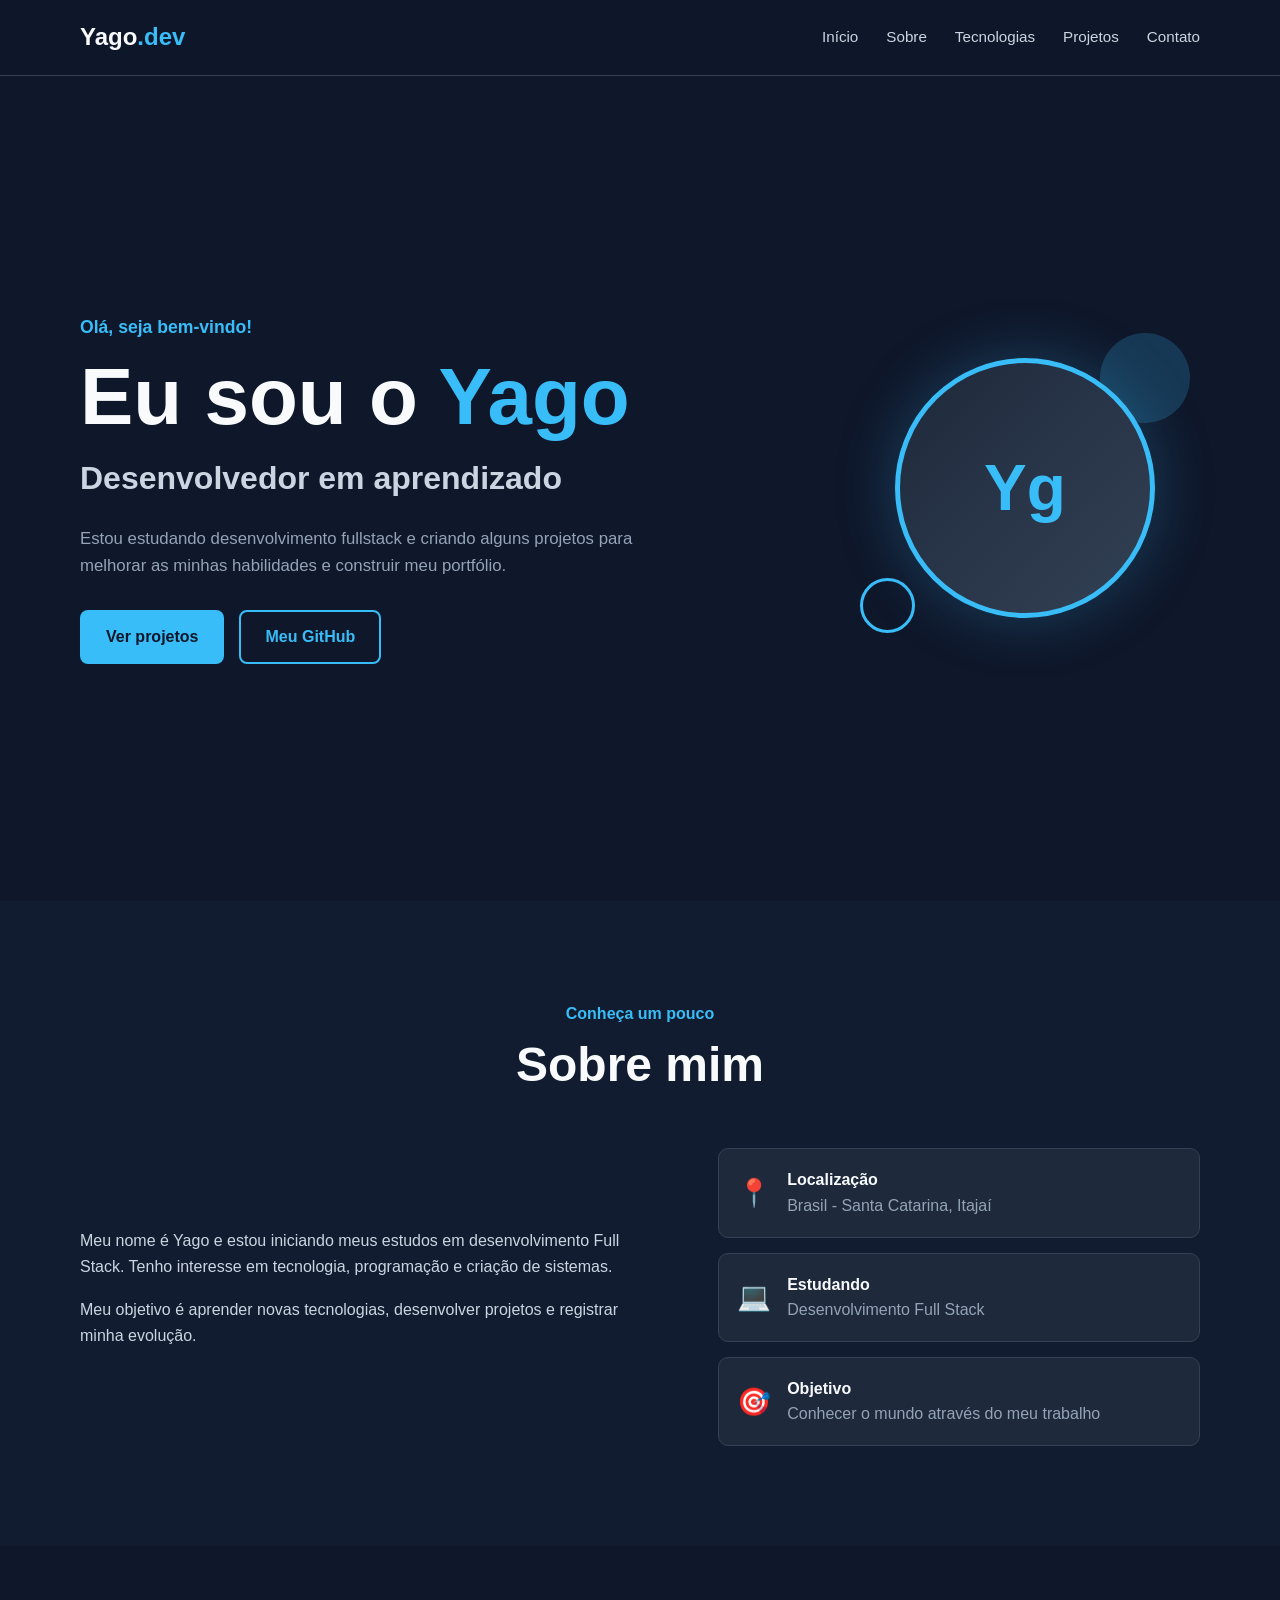
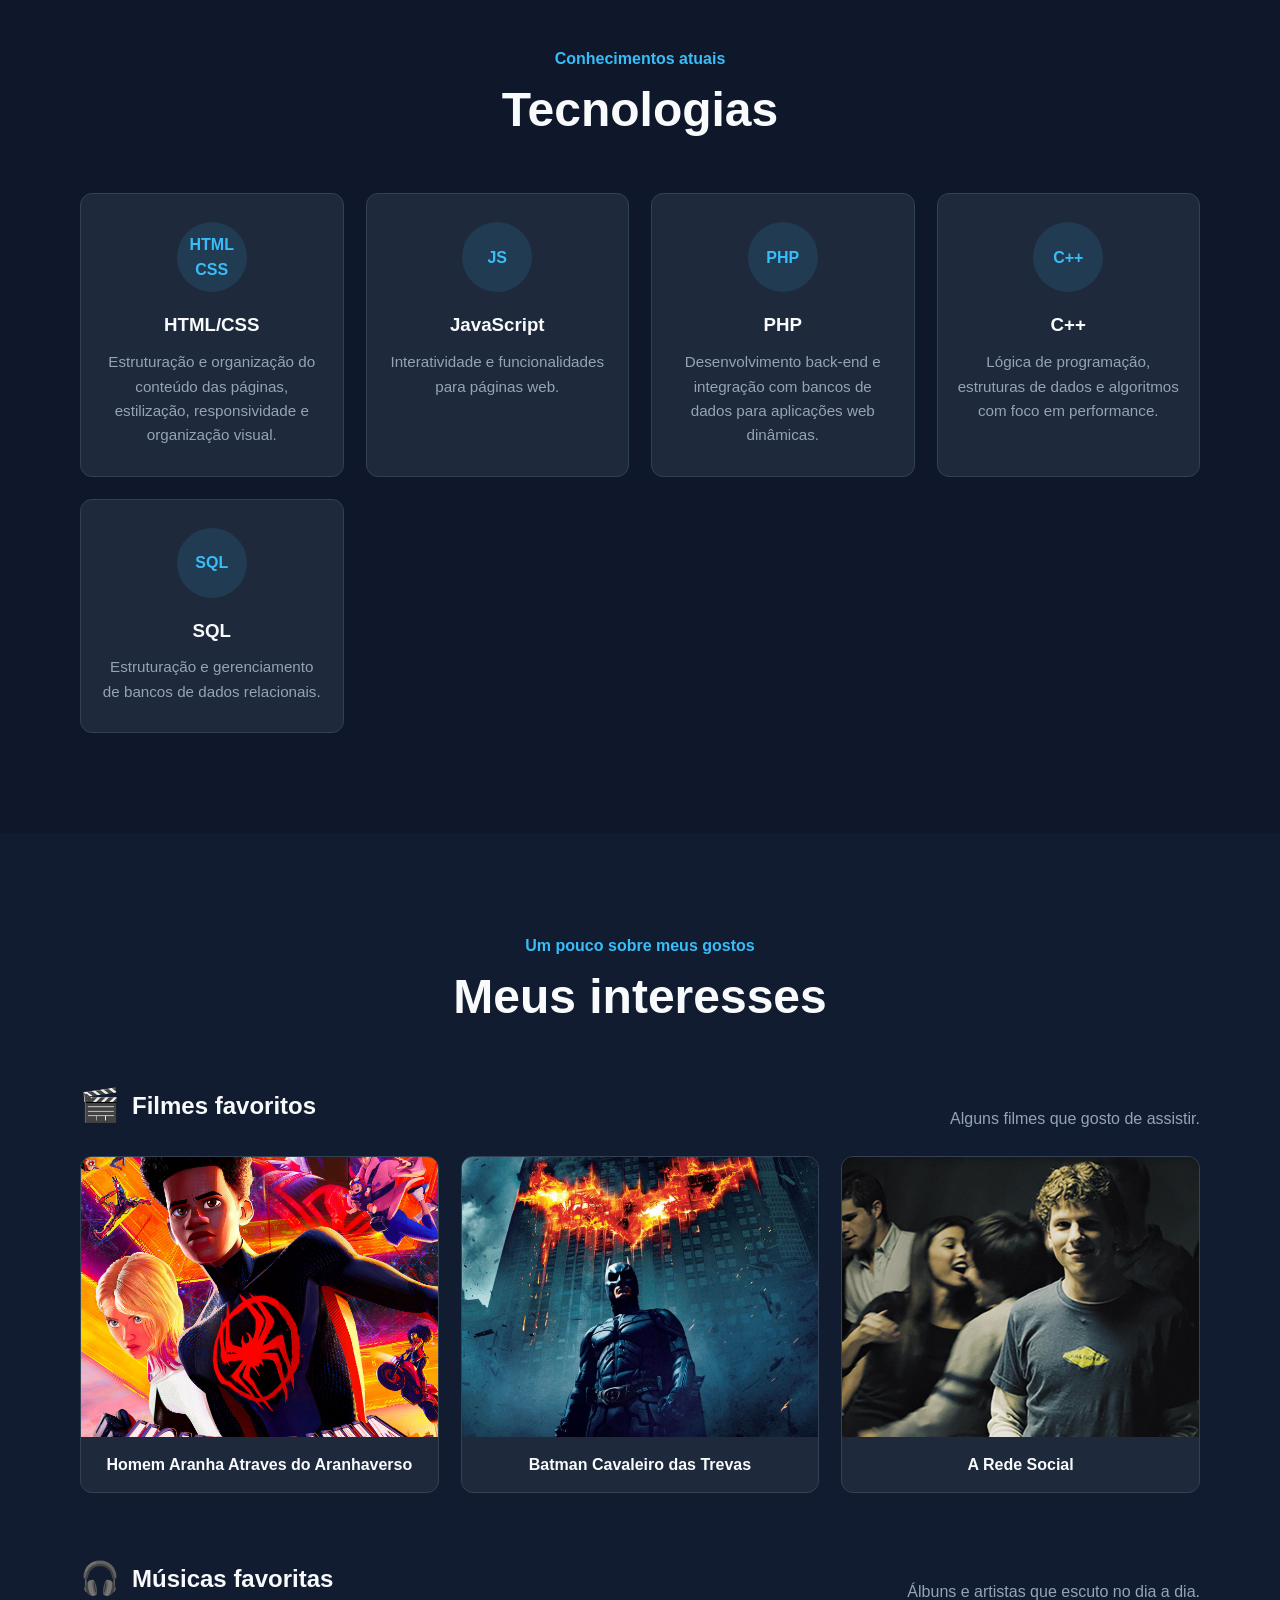
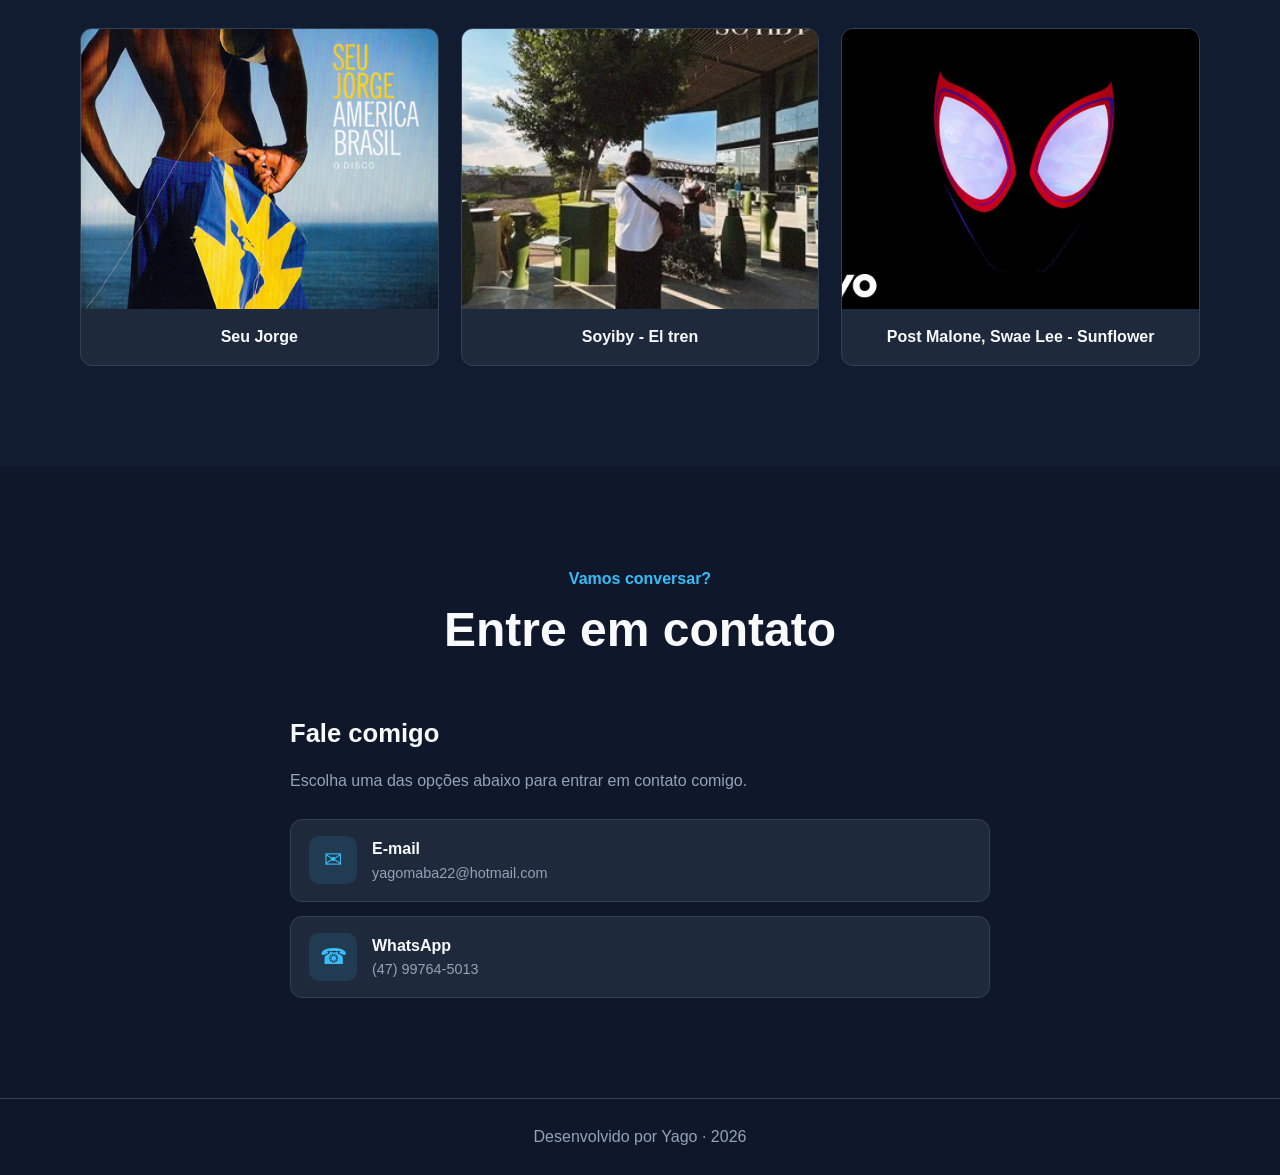
==== index.html @ 05b3e2c9 "Add files via upload" ====
<!DOCTYPE html>
<html lang="pt-BR">

<head>
    <meta charset="UTF-8">
    <meta name="viewport" content="width=device-width, initial-scale=1.0">
    <meta name="description" content="Portfólio pessoal de Yago, desenvolvedor em aprendizado.">
    <title>Yago.dev | Portfólio</title>
    <style>
        * {
            margin: 0;
            padding: 0;
            box-sizing: border-box;
        }

        html {
            scroll-behavior: smooth;
            scroll-padding-top: 75px;
        }

        body {
            background-color: #0f172a;
            color: #f8fafc;
            font-family: Arial, Helvetica, sans-serif;
            line-height: 1.6;
        }

        a {
            color: inherit;
            text-decoration: none;
        }

        button,
        input,
        textarea {
            font-family: inherit;
        }

        .container {
            width: min(1120px, 90%);
            margin: 0 auto;
        }

        .cabecalho {
            position: sticky;
            top: 0;
            z-index: 100;
            background-color: rgba(15, 23, 42, 0.95);
            border-bottom: 1px solid #334155;
            backdrop-filter: blur(10px);
        }

        .cabecalho-conteudo {
            min-height: 75px;
            display: flex;
            align-items: center;
            justify-content: space-between;
        }

        .logo {
            color: #f8fafc;
            font-size: 1.5rem;
            font-weight: bold;
        }

        .logo span {
            color: #38bdf8;
        }

        .menu {
            display: flex;
            align-items: center;
            gap: 28px;
        }

        .menu a {
            color: #cbd5e1;
            font-size: 0.95rem;
            transition: color 0.3s;
        }

        .menu a:hover {
            color: #38bdf8;
        }

        .botao-menu {
            display: none;
            border: none;
            background: transparent;
            color: #f8fafc;
            font-size: 1.8rem;
            cursor: pointer;
        }

        .inicio {
            min-height: calc(100vh - 75px);
            display: flex;
            align-items: center;
            padding: 80px 0;
        }

        .inicio-conteudo {
            display: flex;
            justify-content: space-between;
            align-items: center;
            gap: 80px;
        }

        .inicio-texto {
            max-width: 620px;
        }

        .saudacao {
            color: #38bdf8;
            font-size: 1.1rem;
            font-weight: bold;
            margin-bottom: 12px;
        }

        .inicio h1 {
            font-size: clamp(2.7rem, 7vw, 5rem);
            line-height: 1.1;
            margin-bottom: 12px;
        }

        .inicio h1 span {
            color: #38bdf8;
        }

        .inicio h2 {
            color: #cbd5e1;
            font-size: clamp(1.3rem, 3vw, 2rem);
            margin-bottom: 22px;
        }

        .descricao {
            color: #94a3b8;
            max-width: 580px;
            font-size: 1.05rem;
        }

        .botoes {
            display: flex;
            flex-wrap: wrap;
            gap: 15px;
            margin-top: 30px;
        }

        .botao {
            display: inline-flex;
            align-items: center;
            justify-content: center;
            min-height: 48px;
            padding: 12px 24px;
            border: 2px solid transparent;
            border-radius: 8px;
            font-weight: bold;
            cursor: pointer;
            transition: 0.3s;
        }

        .botao-principal {
            background-color: #38bdf8;
            color: #0f172a;
        }

        .botao-principal:hover {
            background-color: #7dd3fc;
            transform: translateY(-3px);
        }

        .botao-secundario {
            color: #38bdf8;
            border-color: #38bdf8;
        }

        .botao-secundario:hover {
            background-color: #38bdf8;
            color: #0f172a;
        }

        .inicio-imagem {
            position: relative;
            display: flex;
            align-items: center;
            justify-content: center;
            min-width: 350px;
            min-height: 350px;
        }

        .avatar {
            position: relative;
            z-index: 2;
            width: 260px;
            height: 260px;
            display: flex;
            align-items: center;
            justify-content: center;
            border: 5px solid #38bdf8;
            border-radius: 50%;
            background: linear-gradient(135deg, #1e293b, #334155);
            box-shadow: 0 0 60px rgba(56, 189, 248, 0.25);
        }

        .avatar span {
            color: #38bdf8;
            font-size: 4rem;
            font-weight: bold;
        }

        .detalhe {
            position: absolute;
            border-radius: 50%;
        }

        .detalhe-um {
            width: 90px;
            height: 90px;
            top: 20px;
            right: 10px;
            background-color: rgba(56, 189, 248, 0.2);
        }

        .detalhe-dois {
            width: 55px;
            height: 55px;
            bottom: 30px;
            left: 10px;
            border: 3px solid #38bdf8;
        }

        .secao {
            padding: 100px 0;
        }

        .titulo-secao {
            margin-bottom: 45px;
            text-align: center;
        }

        .titulo-secao p {
            color: #38bdf8;
            font-weight: bold;
        }

        .titulo-secao h2 {
            font-size: clamp(2rem, 5vw, 3rem);
        }

        .sobre,
        .projetos {
            background-color: #111c30;
        }

        .sobre-conteudo {
            display: grid;
            grid-template-columns: 1.2fr 1fr;
            align-items: center;
            gap: 60px;
        }

        .sobre-texto p {
            color: #cbd5e1;
            margin-bottom: 18px;
        }

        .informacoes {
            display: grid;
            gap: 15px;
        }

        .informacao {
            display: flex;
            align-items: center;
            gap: 16px;
            padding: 18px;
            border: 1px solid #334155;
            border-radius: 10px;
            background-color: #1e293b;
        }

        .informacao span {
            font-size: 1.7rem;
        }

        .informacao p {
            color: #94a3b8;
        }

        .lista-tecnologias {
            display: grid;
            grid-template-columns: repeat(4, 1fr);
            gap: 22px;
        }

        .card-tecnologia {
            padding: 28px 20px;
            border: 1px solid #334155;
            border-radius: 12px;
            background-color: #1e293b;
            text-align: center;
            transition: 0.3s;
        }

        .card-tecnologia:hover {
            border-color: #38bdf8;
            transform: translateY(-7px);
        }

        .icone-tecnologia {
            width: 70px;
            height: 70px;
            display: flex;
            align-items: center;
            justify-content: center;
            margin: 0 auto 18px;
            border-radius: 50%;
            background-color: rgba(56, 189, 248, 0.12);
            color: #38bdf8;
            font-weight: bold;
        }

        .card-tecnologia h3 {
            margin-bottom: 10px;
        }

        .card-tecnologia p {
            color: #94a3b8;
            font-size: 0.95rem;
        }

        .lista-projetos {
            display: grid;
            grid-template-columns: repeat(3, 1fr);
            gap: 25px;
        }

        .card-projeto {
            overflow: hidden;
            border: 1px solid #334155;
            border-radius: 12px;
            background-color: #1e293b;
            transition: 0.3s;
        }

        .card-projeto:hover {
            border-color: #38bdf8;
            transform: translateY(-6px);
        }

        .imagem-projeto {
            height: 180px;
            display: flex;
            align-items: center;
            justify-content: center;
            background: linear-gradient(135deg, #0f172a, #334155);
        }

        .imagem-projeto span {
            color: rgba(56, 189, 248, 0.5);
            font-size: 4rem;
            font-weight: bold;
        }

        .conteudo-projeto {
            padding: 24px;
        }

        .status {
            display: inline-block;
            padding: 5px 10px;
            margin-bottom: 14px;
            border-radius: 20px;
            background-color: rgba(56, 189, 248, 0.12);
            color: #38bdf8;
            font-size: 0.75rem;
            font-weight: bold;
        }

        .conteudo-projeto h3 {
            margin-bottom: 10px;
        }

        .conteudo-projeto p {
            color: #94a3b8;
            margin-bottom: 18px;
        }

        .link-projeto {
            color: #38bdf8;
            font-weight: bold;
        }

        .contato-conteudo {
            max-width: 700px;
            margin: 0 auto;
        }

        .contato-texto h3 {
            margin-bottom: 14px;
            font-size: 1.6rem;
        }

        .contato-texto p {
            color: #94a3b8;
            margin-bottom: 25px;
        }

        .redes {
            display: grid;
            gap: 14px;
        }

        .redes a {
            display: flex;
            align-items: center;
            gap: 15px;
            min-height: 82px;
            padding: 16px 18px;
            border: 1px solid #334155;
            border-radius: 12px;
            background-color: #1e293b;
            transition: transform 0.3s, border-color 0.3s, background-color 0.3s;
        }

        .redes a:hover {
            border-color: #38bdf8;
            background-color: rgba(56, 189, 248, 0.1);
            transform: translateY(-3px);
        }

        .icone-contato {
            width: 48px;
            height: 48px;
            flex-shrink: 0;
            display: flex;
            align-items: center;
            justify-content: center;
            border-radius: 10px;
            background-color: rgba(56, 189, 248, 0.12);
            color: #38bdf8;
            font-size: 1.4rem;
        }

        .dados-contato {
            display: grid;
        }

        .dados-contato strong {
            color: #f8fafc;
        }

        .dados-contato span {
            color: #94a3b8;
            font-size: 0.9rem;
            overflow-wrap: anywhere;
        }

        .rodape {
            padding: 25px 0;
            border-top: 1px solid #334155;
            background-color: #0f172a;
            color: #94a3b8;
            text-align: center;
        }

        .interesses {
            background-color: #111c30;
        }

        .grupo-interesse {
            margin-bottom: 60px;
        }

        .grupo-interesse:last-child {
            margin-bottom: 0;
        }

        .cabecalho-interesse {
            display: flex;
            align-items: end;
            justify-content: space-between;
            gap: 20px;
            margin-bottom: 24px;
        }

        .cabecalho-interesse div {
            display: flex;
            align-items: center;
            gap: 12px;
        }

        .cabecalho-interesse h3 {
            font-size: 1.5rem;
        }

        .cabecalho-interesse p {
            color: #94a3b8;
        }

        .icone-interesse {
            font-size: 2rem;
        }

        .lista-interesses {
            display: grid;
            grid-template-columns: repeat(3, 1fr);
            gap: 22px;
        }

        .item-interesse {
            overflow: hidden;
            border: 1px solid #334155;
            border-radius: 12px;
            background-color: #1e293b;
            transition: transform 0.3s, border-color 0.3s;
        }

        .item-interesse:hover {
            border-color: #38bdf8;
            transform: translateY(-6px);
        }

        .item-interesse img {
            width: 100%;
            height: 280px;
            display: block;
            object-fit: cover;
        }

        .item-interesse figcaption {
            padding: 15px;
            color: #f8fafc;
            font-weight: bold;
            text-align: center;
        }

        @media (max-width: 850px) {
            .botao-menu {
                display: block;
            }

            .menu {
                position: absolute;
                top: 75px;
                left: 0;
                width: 100%;
                display: none;
                flex-direction: column;
                padding: 25px;
                background-color: #0f172a;
                border-bottom: 1px solid #334155;
            }

            .menu.aberto {
                display: flex;
            }

            .inicio-conteudo {
                flex-direction: column;
                text-align: center;
            }

            .descricao {
                margin: 0 auto;
            }

            .botoes {
                justify-content: center;
            }

            .inicio-imagem {
                min-width: auto;
            }

            .sobre-conteudo,
            .contato-conteudo {
                grid-template-columns: 1fr;
            }

            .lista-tecnologias {
                grid-template-columns: repeat(2, 1fr);
            }

            .lista-projetos {
                grid-template-columns: 1fr;
            }

            .lista-interesses {
                grid-template-columns: 1fr;
            }
        }

        @media (max-width: 520px) {
            .lista-tecnologias {
                grid-template-columns: 1fr;
            }

            .avatar {
                width: 210px;
                height: 210px;
            }

            .avatar span {
                font-size: 3rem;
            }

            .inicio-imagem {
                min-height: 280px;
            }

            .cabecalho-interesse {
                align-items: flex-start;
                flex-direction: column;
            }
        }
    </style>
</head>

<body>
    <header class="cabecalho">
        <div class="container cabecalho-conteudo">
            <a href="#inicio" class="logo">Yago<span>.dev</span></a>

            <button type="button" class="botao-menu" id="botao-menu" aria-label="Abrir menu"
                aria-expanded="false">☰</button>

            <nav class="menu" id="menu">
                <a href="#inicio">Início</a>
                <a href="#sobre">Sobre</a>
                <a href="#tecnologias">Tecnologias</a>
                <a href="#projetos">Projetos</a>
                <a href="#contato">Contato</a>
            </nav>
        </div>
    </header>

    <main>
        <section class="inicio" id="inicio">
            <div class="container inicio-conteudo">
                <div class="inicio-texto">
                    <p class="saudacao">Olá, seja bem-vindo!</p>

                    <h1>Eu sou o <span>Yago</span></h1>

                    <h2>Desenvolvedor em aprendizado</h2>

                    <p class="descricao">Estou estudando desenvolvimento fullstack e criando alguns projetos para
                        melhorar as minhas habilidades e construir meu portfólio.</p>

                    <div class="botoes">
                        <a href="#projetos" class="botao botao-principal">Ver projetos</a>

                        <a href="https://github.com/Yagog0" target="_blank" rel="noopener noreferrer"
                            class="botao botao-secundario">
                            Meu GitHub
                        </a>
                    </div>
                </div>

                <div class="inicio-imagem">
                    <div class="avatar"><span>Yg</span></div>
                    <div class="detalhe detalhe-um"></div>
                    <div class="detalhe detalhe-dois"></div>
                </div>
            </div>
        </section>

        <section class="secao sobre" id="sobre">
            <div class="container">
                <div class="titulo-secao">
                    <p>Conheça um pouco</p>
                    <h2>Sobre mim</h2>
                </div>

                <div class="sobre-conteudo">
                    <div class="sobre-texto">
                        <p>
                            Meu nome é Yago e estou iniciando meus estudos em
                            desenvolvimento Full Stack. Tenho interesse em tecnologia,
                            programação e criação de sistemas.
                        </p>
                        <p>
                            Meu objetivo é aprender novas tecnologias,
                            desenvolver projetos e registrar minha evolução.
                        </p>
                    </div>
                    <div class="informacoes">
                        <div class="informacao">
                            <span>📍</span>
                            <div>
                                <strong>Localização</strong>
                                <p>Brasil - Santa Catarina, Itajaí</p>
                            </div>
                        </div>

                        <div class="informacao">
                            <span>💻</span>
                            <div>
                                <strong>Estudando</strong>
                                <p>Desenvolvimento Full Stack</p>
                            </div>
                        </div>

                        <div class="informacao">
                            <span>🎯</span>
                            <div>
                                <strong>Objetivo</strong>
                                <p>Conhecer o mundo através do meu trabalho</p>
                            </div>
                        </div>
                    </div>
                </div>
            </div>
        </section>

        <section class="secao tecnologias" id="tecnologias">
            <div class="container">
                <div class="titulo-secao">
                    <p>Conhecimentos atuais</p>
                    <h2>Tecnologias</h2>
                </div>

                <div class="lista-tecnologias">
                    <article class="card-tecnologia">
                        <div class="icone-tecnologia">HTML<br>CSS</div>
                        <h3>HTML/CSS</h3>

                        <p>
                            Estruturação e organização do conteúdo das páginas,
                            estilização, responsividade e
                            organização visual.
                        </p>
                    </article>

                    <article class="card-tecnologia">
                        <div class="icone-tecnologia">JS</div>

                        <h3>JavaScript</h3>

                        <p>
                            Interatividade e funcionalidades para páginas web.
                        </p>
                    </article>

                    <article class="card-tecnologia">
                        <div class="icone-tecnologia">PHP</div>

                        <h3>PHP</h3>

                        <p>
                            Desenvolvimento back-end e integração com bancos de dados para aplicações web dinâmicas.
                        </p>

                    </article>

                    <article class="card-tecnologia">
                        <div class="icone-tecnologia">C++</div>

                        <h3>C++</h3>

                        <p>
                            Lógica de programação, estruturas de dados e algoritmos com foco em performance.
                        </p>

                    </article>

                    <article class="card-tecnologia">
                        <div class="icone-tecnologia">SQL</div>

                        <h3>SQL</h3>
                        <p>
                            Estruturação e gerenciamento de bancos de dados relacionais.
                        </p>
                    </article>
                </div>
            </div>
        </section>

        <section class="secao interesses" id="interesses">
            <div class="container">

                <div class="titulo-secao">
                    <p>Um pouco sobre meus gostos</p>
                    <h2>Meus interesses</h2>
                </div>

                <!-- Filmes -->
                <div class="grupo-interesse">
                    <div class="cabecalho-interesse">
                        <div>
                            <span class="icone-interesse">🎬</span>
                            <h3>Filmes favoritos</h3>
                        </div>

                        <p>
                            Alguns filmes que gosto de assistir.
                        </p>
                    </div>

                    <div class="lista-interesses">

                        <figure class="item-interesse">
                            <img src="imagens/Filme1.jpg" alt="Capa do filme Homem Aranha Atraves do Aranhaverso">

                            <figcaption>
                                Homem Aranha Atraves do Aranhaverso
                            </figcaption>
                        </figure>

                        <figure class="item-interesse">
                            <img src="imagens/filme2.jpg" alt="Capa do filme batman cavaleiro das trevas">

                            <figcaption>
                                Batman Cavaleiro das Trevas
                            </figcaption>
                        </figure>

                        <figure class="item-interesse">
                            <img src="imagens/filme3.jpg" alt="Capa do filme A Rede Social">

                            <figcaption>
                                A Rede Social
                            </figcaption>
                        </figure>

                    </div>
                </div>

                <!-- Músicas -->
                <div class="grupo-interesse">
                    <div class="cabecalho-interesse">
                        <div>
                            <span class="icone-interesse">🎧</span>
                            <h3>Músicas favoritas</h3>
                        </div>

                        <p>
                            Álbuns e artistas que escuto no dia a dia.
                        </p>
                    </div>

                    <div class="lista-interesses">

                        <figure class="item-interesse">
                            <img src="imagens/musica1.jpg" alt="Capa do primeiro álbum favorito">

                            <figcaption>
                                Seu Jorge
                            </figcaption>
                        </figure>

                        <figure class="item-interesse">
                            <img src="imagens/musica2.jpg" alt="Capa do segundo álbum favorito">

                            <figcaption>
                                Soyiby - El tren
                            </figcaption>
                        </figure>

                        <figure class="item-interesse">
                            <img src="imagens/musica3.jpg" alt="Capa do terceiro álbum favorito">

                            <figcaption>
                                Post Malone, Swae Lee - Sunflower
                            </figcaption>
                        </figure>

                    </div>
                </div>

                <!-- Livros -->
                <!-- <div class="grupo-interesse">
                    <div class="cabecalho-interesse">
                        <div>
                            <span class="icone-interesse">📚</span>
                            <h3>Livros favoritos</h3>
                        </div>

                        <p>
                            Alguns livros que já li ou quero ler.
                        </p>
                    </div>

                    <div class="lista-interesses">

                        <figure class="item-interesse">
                            <img src="imagens/livro-1.jpg" alt="Capa do primeiro livro favorito">

                            <figcaption>
                                Nome do livro
                            </figcaption>
                        </figure>

                        <figure class="item-interesse">
                            <img src="imagens/livro-2.jpg" alt="Capa do segundo livro favorito">

                            <figcaption>
                                Nome do livro
                            </figcaption>
                        </figure>

                        <figure class="item-interesse">
                            <img src="imagens/livro-3.jpg" alt="Capa do terceiro livro favorito">

                            <figcaption>
                                Nome do livro
                            </figcaption>
                        </figure>

                    </div>
                </div>
            </div> -->
        </section>

        <section class="secao contato" id="contato">
            <div class="container">
                <div class="titulo-secao">
                    <p>Vamos conversar?</p>
                    <h2>Entre em contato</h2>
                </div>

                <div class="contato-conteudo">
                    <div class="contato-texto">
                        <h3>Fale comigo</h3>
                        <p>
                            Escolha uma das opções abaixo para entrar em contato comigo.
                        </p>

                        <div class="redes">
                            <a href="mailto:yagomaba22@hotmail.com">
                                <span class="icone-contato" aria-hidden="true">✉</span>
                                <span class="dados-contato">
                                    <strong>E-mail</strong>
                                    <span>yagomaba22@hotmail.com</span>
                                </span>
                            </a>

                            <a href="https://wa.me/5547997645013" target="_blank" rel="noopener noreferrer">
                                <span class="icone-contato" aria-hidden="true">☎</span>
                                <span class="dados-contato">
                                    <strong>WhatsApp</strong>
                                    <span>(47) 99764-5013</span>
                                </span>
                            </a>

                            <!-- <a href="https://www.linkedin.com/in/seu-usuario/" target="_blank"
                                rel="noopener noreferrer">
                                <span class="icone-contato" aria-hidden="true">in</span>
                                <span class="dados-contato">
                                    <strong>LinkedIn</strong>
                                    <span>linkedin.com/in/seu-usuario</span>
                                </span>
                            </a> -->
                        </div>
                    </div>

                </div>

            </div>
        </section>

    </main>

    <footer class="rodape">
        <div class="container">
            <p>
                Desenvolvido por Yago · <span id="ano"></span>
            </p>
        </div>
    </footer>
    <script>
        const botaoMenu = document.getElementById("botao-menu");
        const menu = document.getElementById("menu");
        const linksMenu = document.querySelectorAll(".menu a");

        const ano = document.getElementById("ano");

        botaoMenu.addEventListener("click", function () {
            menu.classList.toggle("aberto");

            const menuAberto = menu.classList.contains("aberto");

            botaoMenu.setAttribute(
                "aria-expanded",
                menuAberto.toString()
            );

            botaoMenu.textContent = menuAberto ? "✕" : "☰";
        });

        linksMenu.forEach(function (link) {
            link.addEventListener("click", function () {
                menu.classList.remove("aberto");

                botaoMenu.setAttribute(
                    "aria-expanded",
                    "false"
                );

                botaoMenu.textContent = "☰";
            });
        });

        ano.textContent = new Date().getFullYear();
    </script>
</body>

</html>
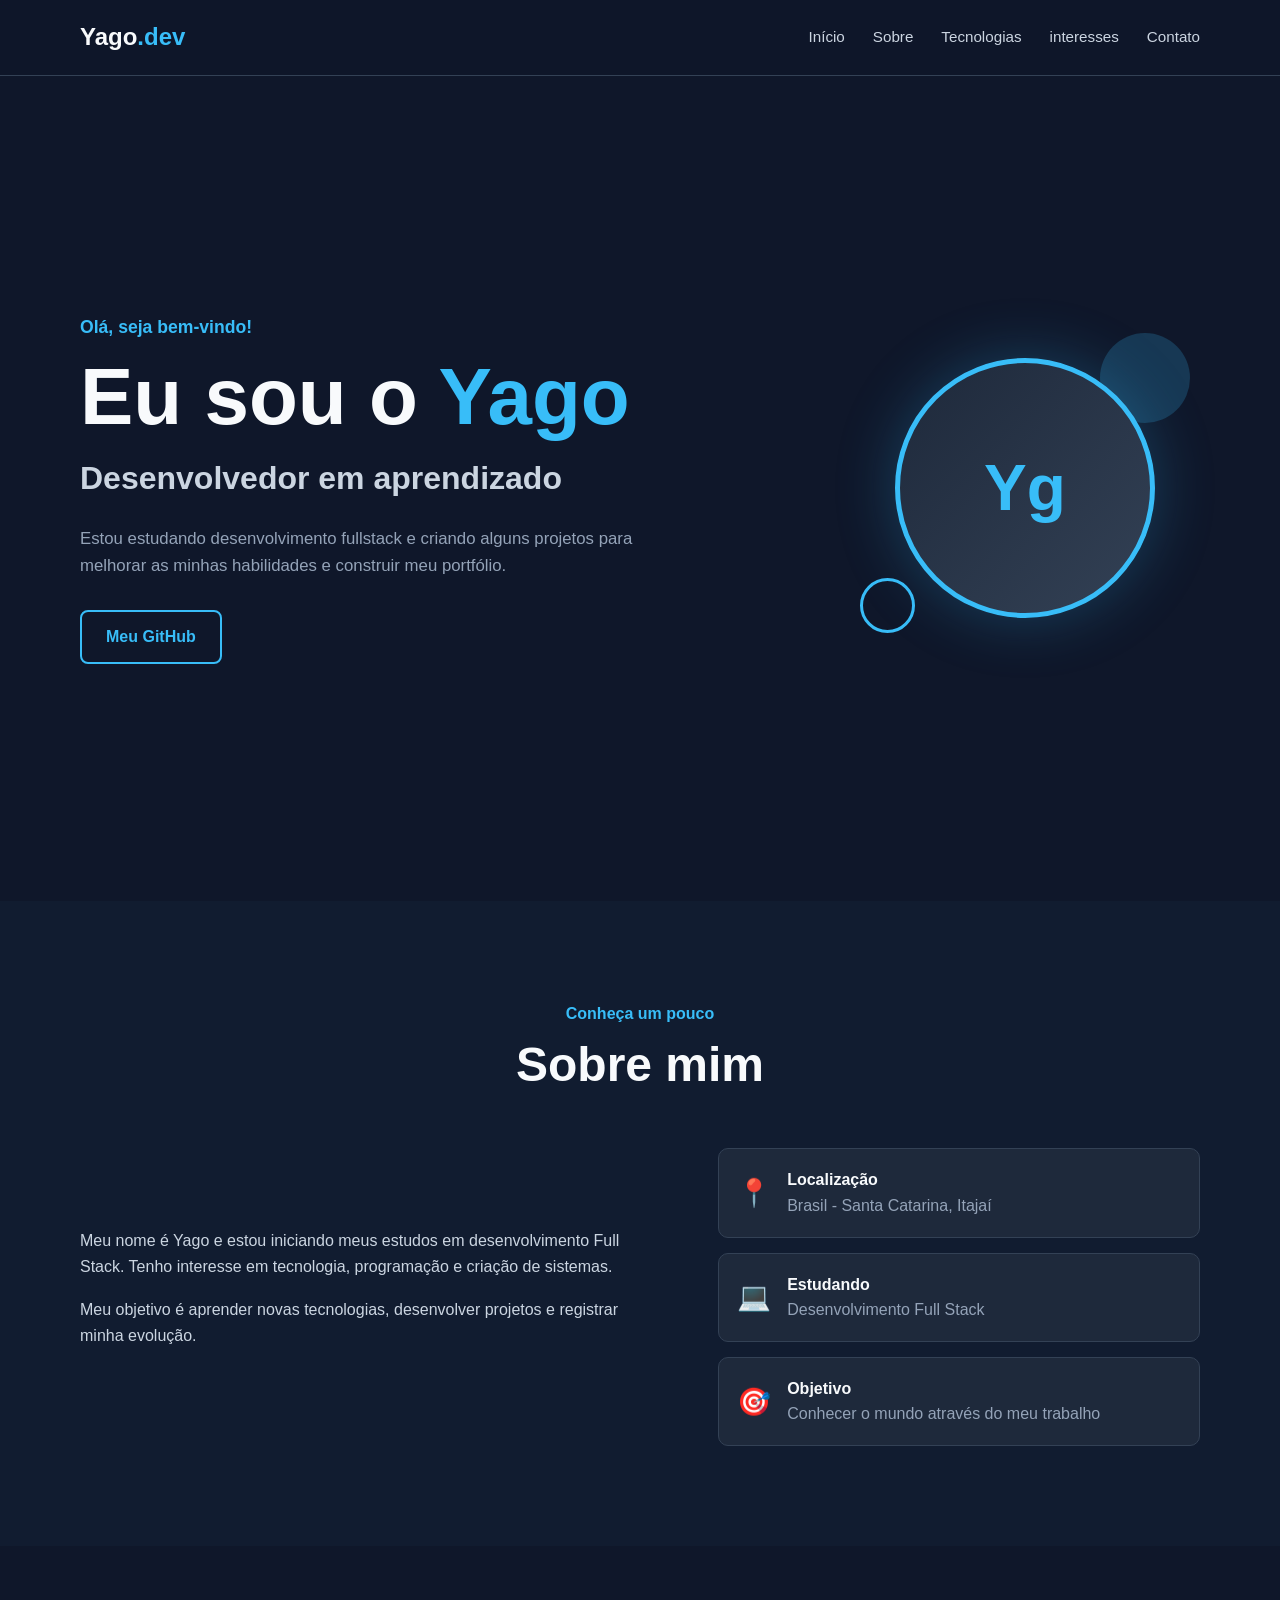
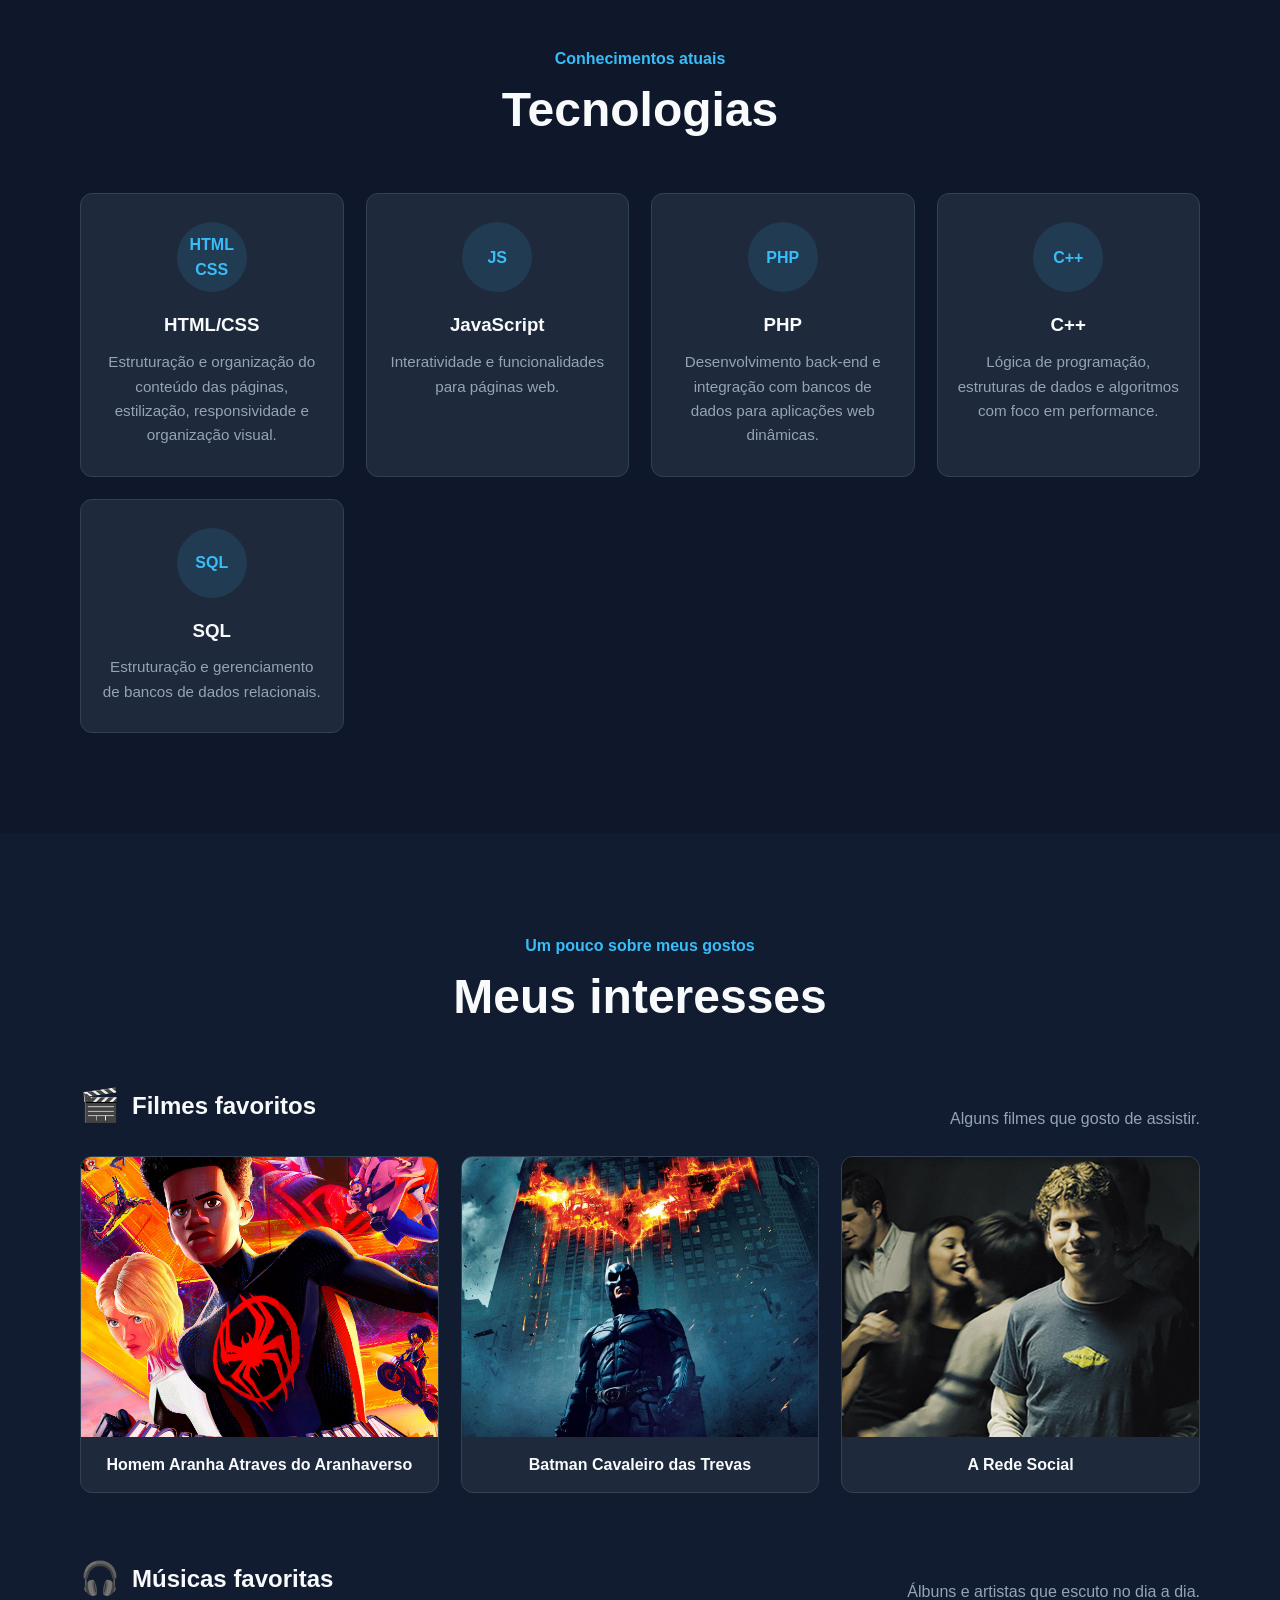
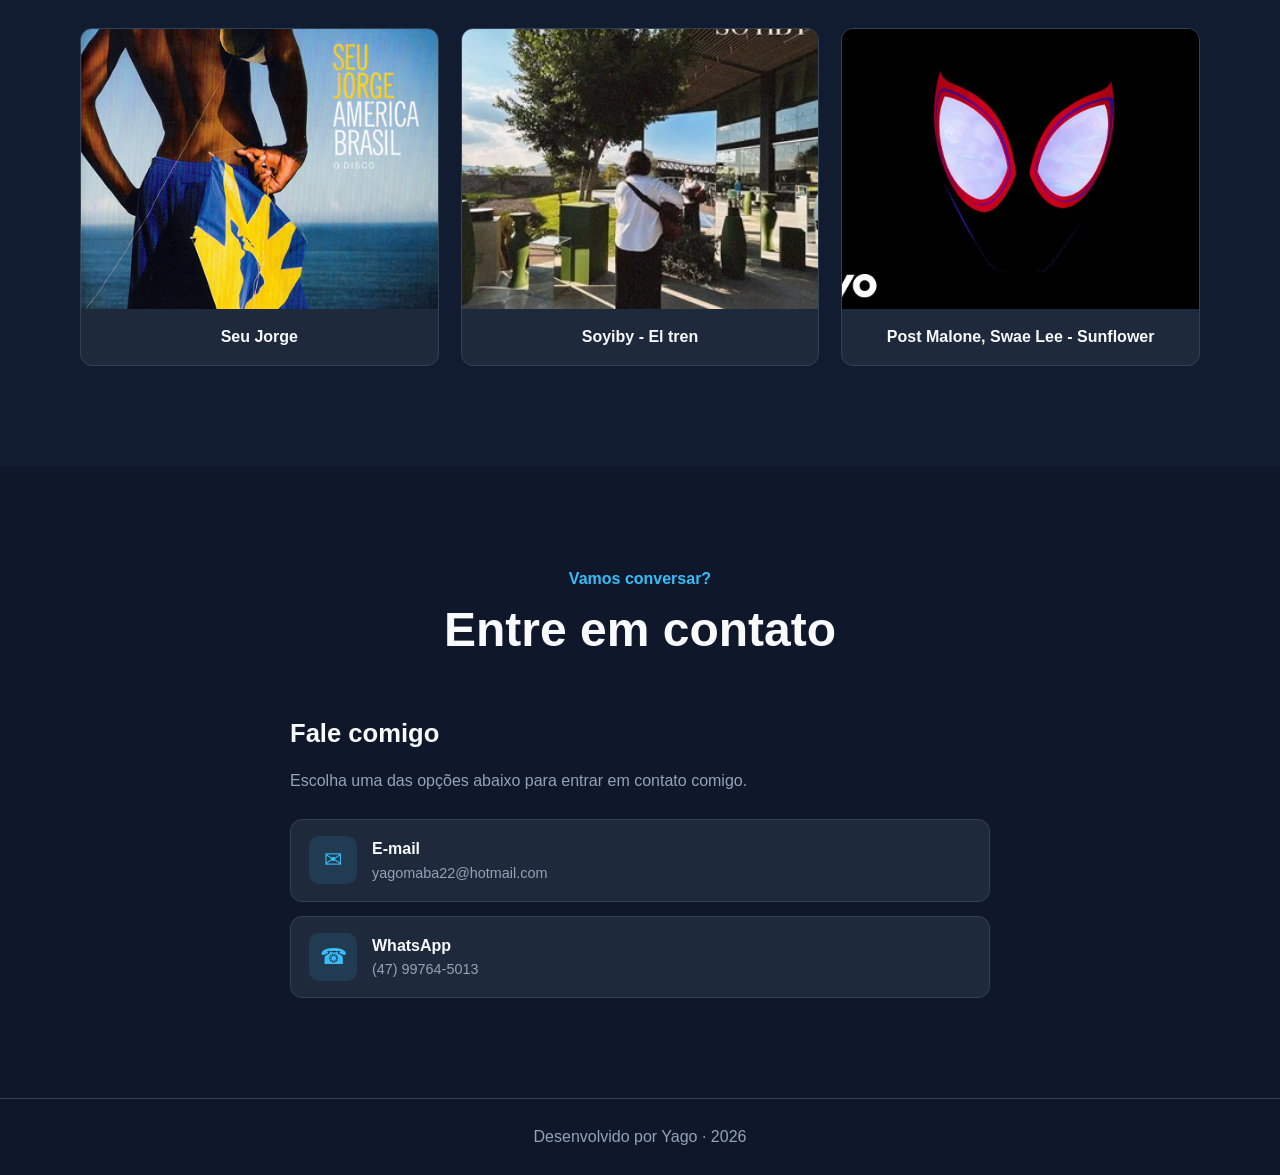
==== commit 9985e387: "Add files via upload" ====
--- a/index.html
+++ b/index.html
@@ -629,7 +629,7 @@
                 <a href="#inicio">Início</a>
                 <a href="#sobre">Sobre</a>
                 <a href="#tecnologias">Tecnologias</a>
-                <a href="#projetos">Projetos</a>
+                <a href="#projetos">interesses</a>
                 <a href="#contato">Contato</a>
             </nav>
         </div>
@@ -649,8 +649,6 @@
                         melhorar as minhas habilidades e construir meu portfólio.</p>
 
                     <div class="botoes">
-                        <a href="#projetos" class="botao botao-principal">Ver projetos</a>
-
                         <a href="https://github.com/Yagog0" target="_blank" rel="noopener noreferrer"
                             class="botao botao-secundario">
                             Meu GitHub
@@ -869,49 +867,8 @@
                     </div>
                 </div>
 
-                <!-- Livros -->
-                <!-- <div class="grupo-interesse">
-                    <div class="cabecalho-interesse">
-                        <div>
-                            <span class="icone-interesse">📚</span>
-                            <h3>Livros favoritos</h3>
-                        </div>
-
-                        <p>
-                            Alguns livros que já li ou quero ler.
-                        </p>
-                    </div>
-
-                    <div class="lista-interesses">
-
-                        <figure class="item-interesse">
-                            <img src="imagens/livro-1.jpg" alt="Capa do primeiro livro favorito">
-
-                            <figcaption>
-                                Nome do livro
-                            </figcaption>
-                        </figure>
-
-                        <figure class="item-interesse">
-                            <img src="imagens/livro-2.jpg" alt="Capa do segundo livro favorito">
-
-                            <figcaption>
-                                Nome do livro
-                            </figcaption>
-                        </figure>
-
-                        <figure class="item-interesse">
-                            <img src="imagens/livro-3.jpg" alt="Capa do terceiro livro favorito">
-
-                            <figcaption>
-                                Nome do livro
-                            </figcaption>
-                        </figure>
-
-                    </div>
-                </div>
-            </div> -->
-        </section>
+            </div>
+        </section>
 
         <section class="secao contato" id="contato">
             <div class="container">
@@ -1006,4 +963,4 @@
     </script>
 </body>
 
-</html>+</html>
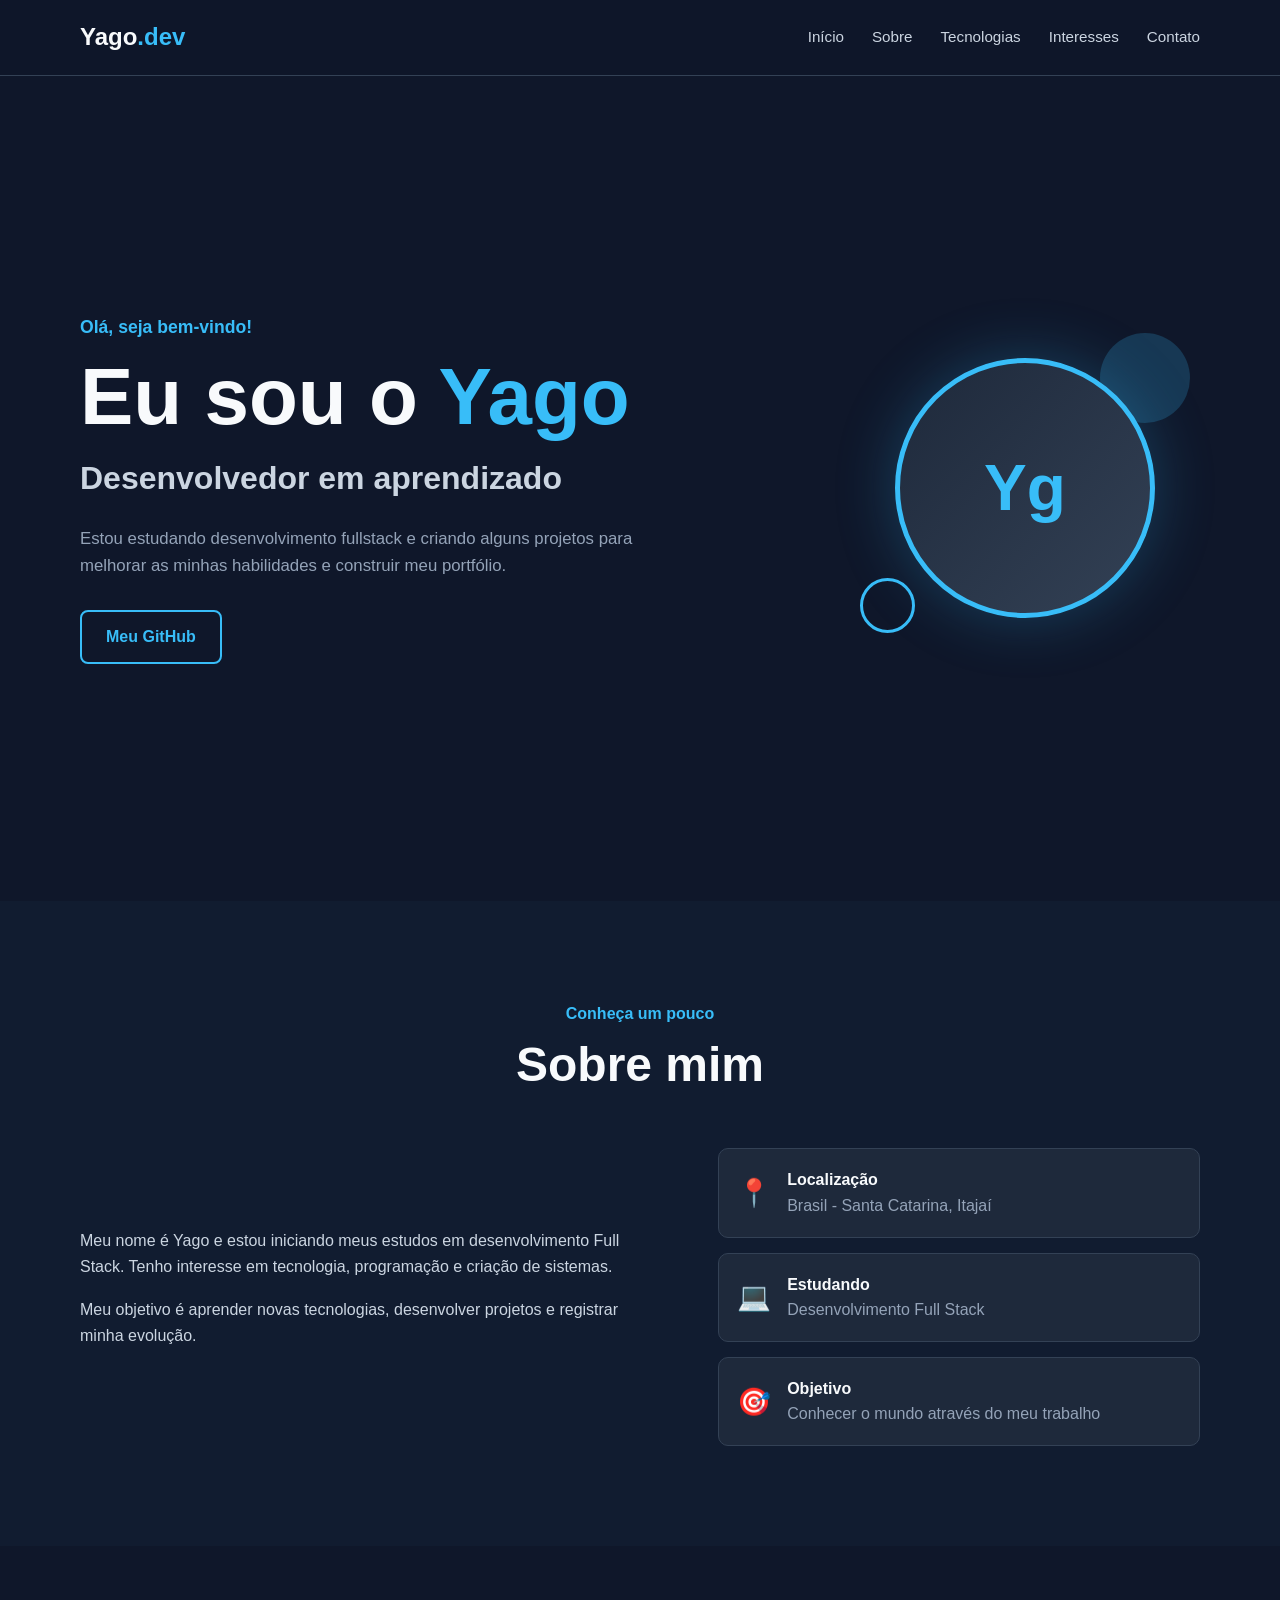
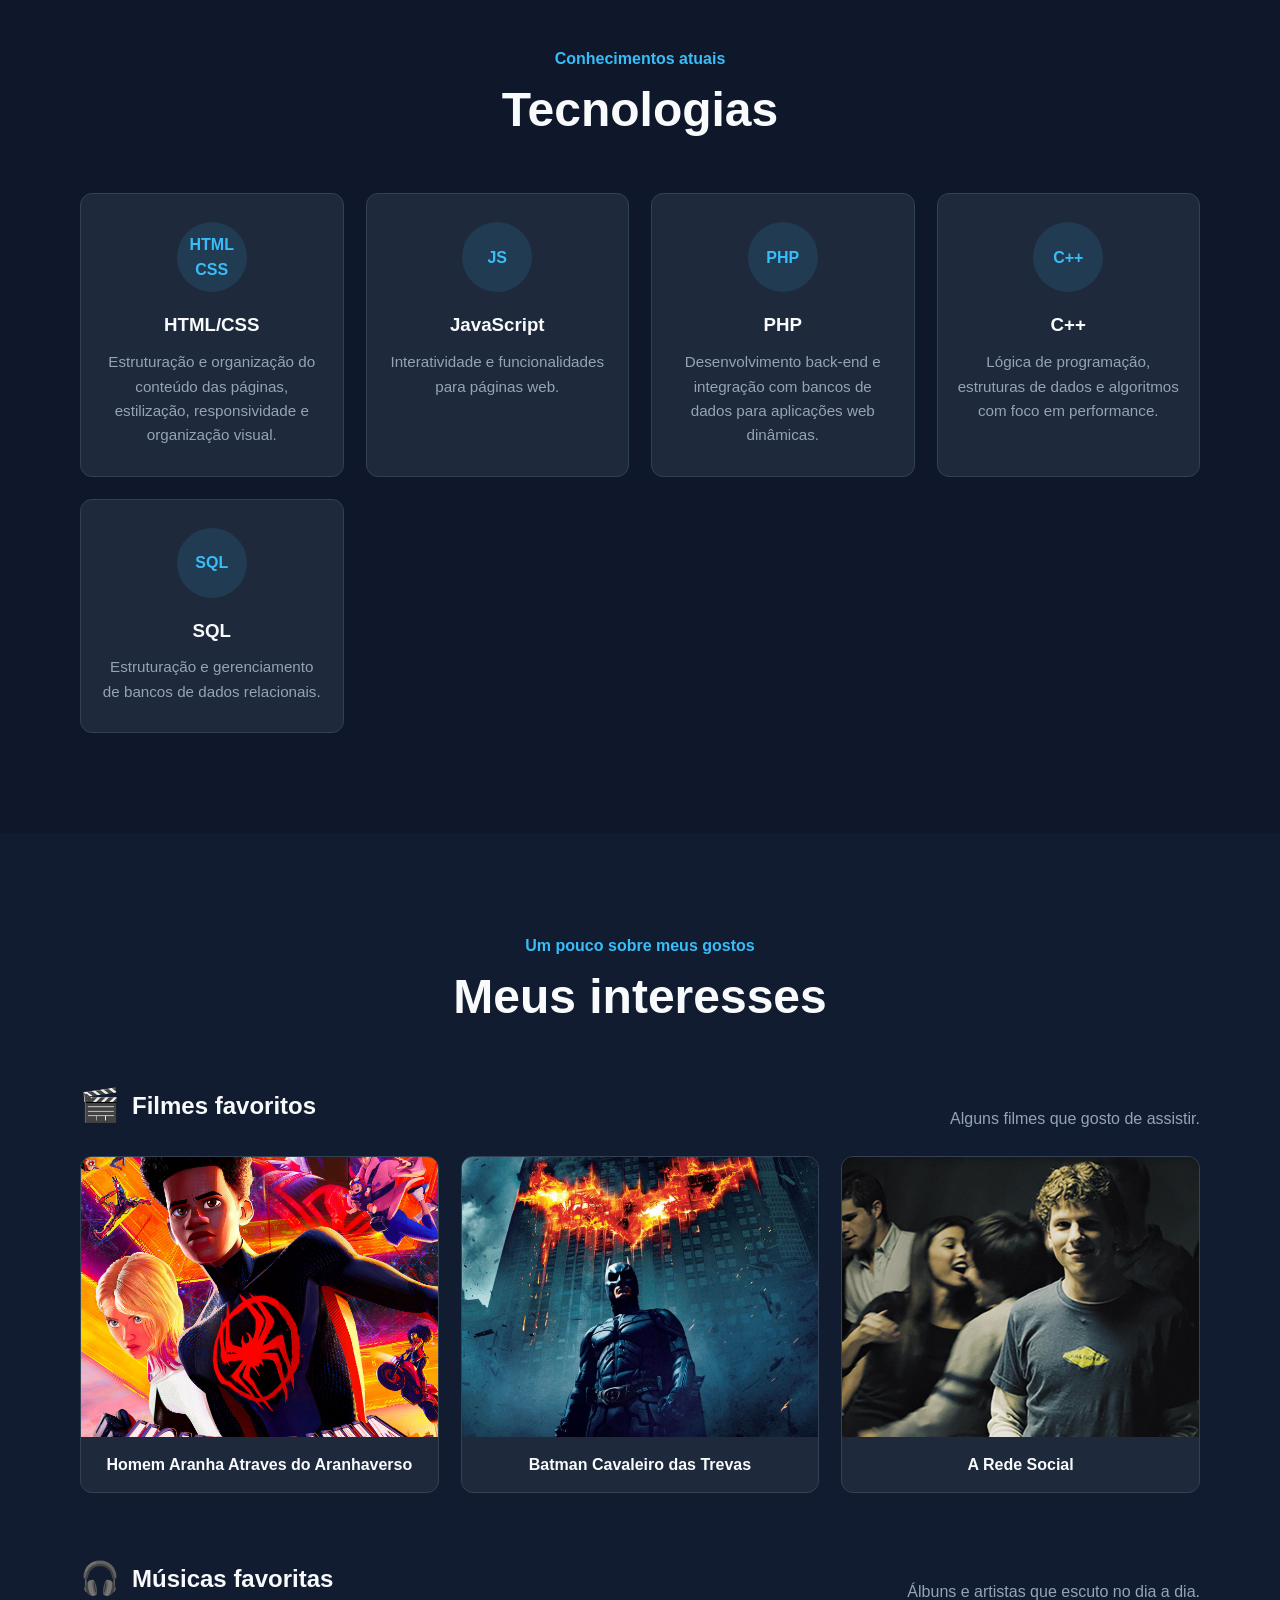
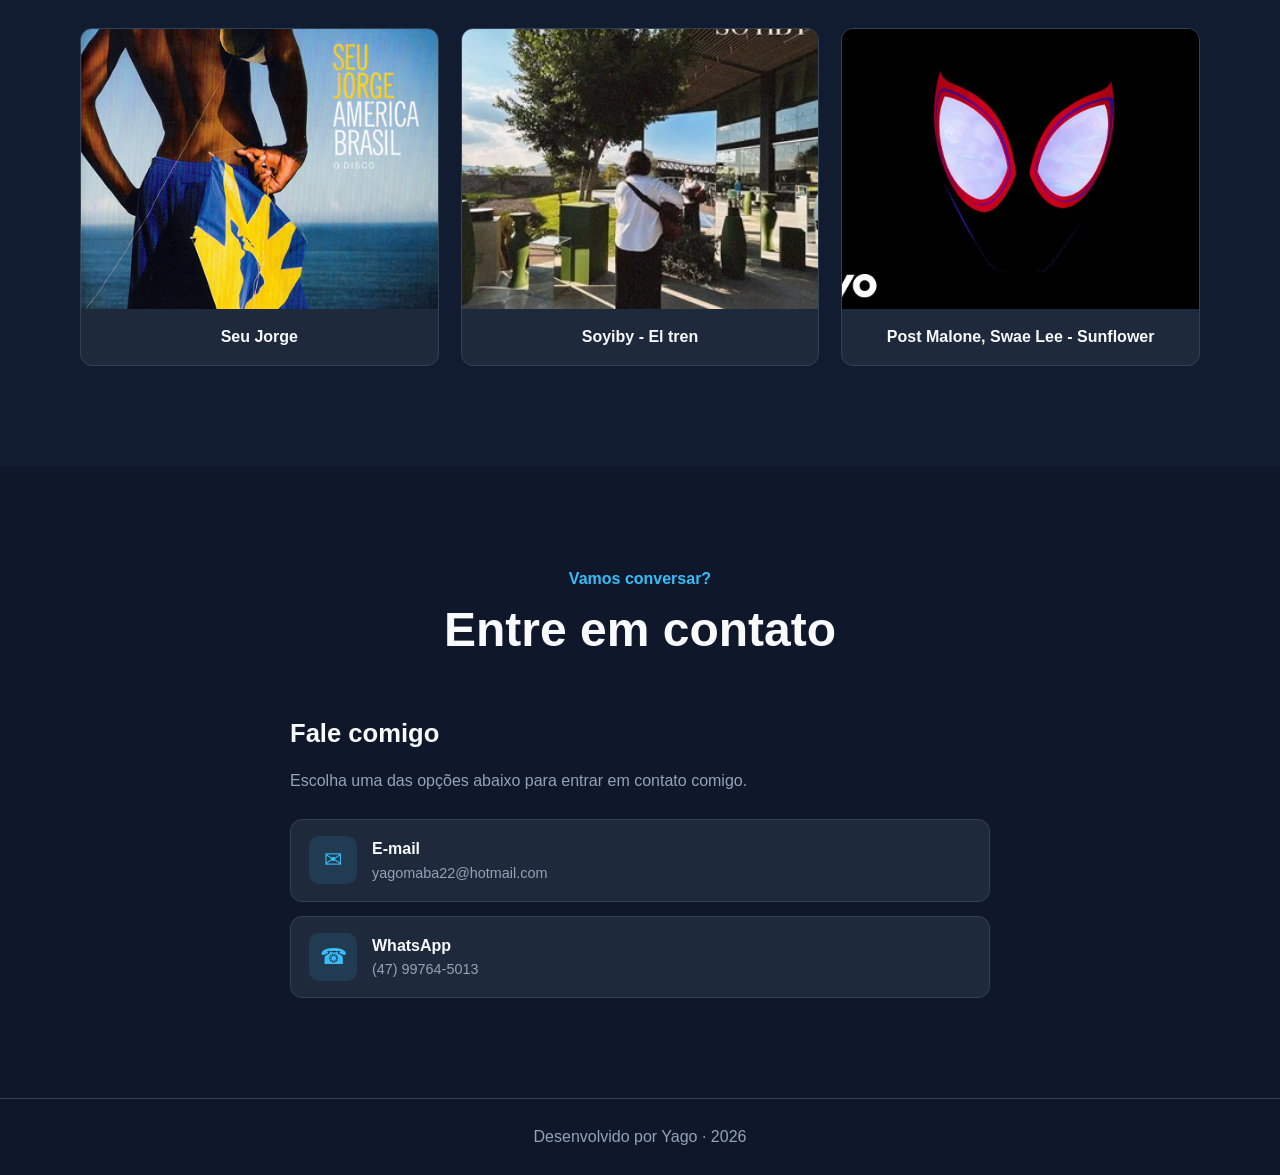
==== commit e72b7ebd: "Add files via upload" ====
--- a/index.html
+++ b/index.html
@@ -629,7 +629,7 @@
                 <a href="#inicio">Início</a>
                 <a href="#sobre">Sobre</a>
                 <a href="#tecnologias">Tecnologias</a>
-                <a href="#projetos">interesses</a>
+                <a href="#interesses">Interesses</a>
                 <a href="#contato">Contato</a>
             </nav>
         </div>
@@ -867,8 +867,8 @@
                     </div>
                 </div>
 
-            </div>
-        </section>
+            </div>
+        </section>
 
         <section class="secao contato" id="contato">
             <div class="container">
@@ -963,4 +963,4 @@
     </script>
 </body>
 
-</html>
+</html>
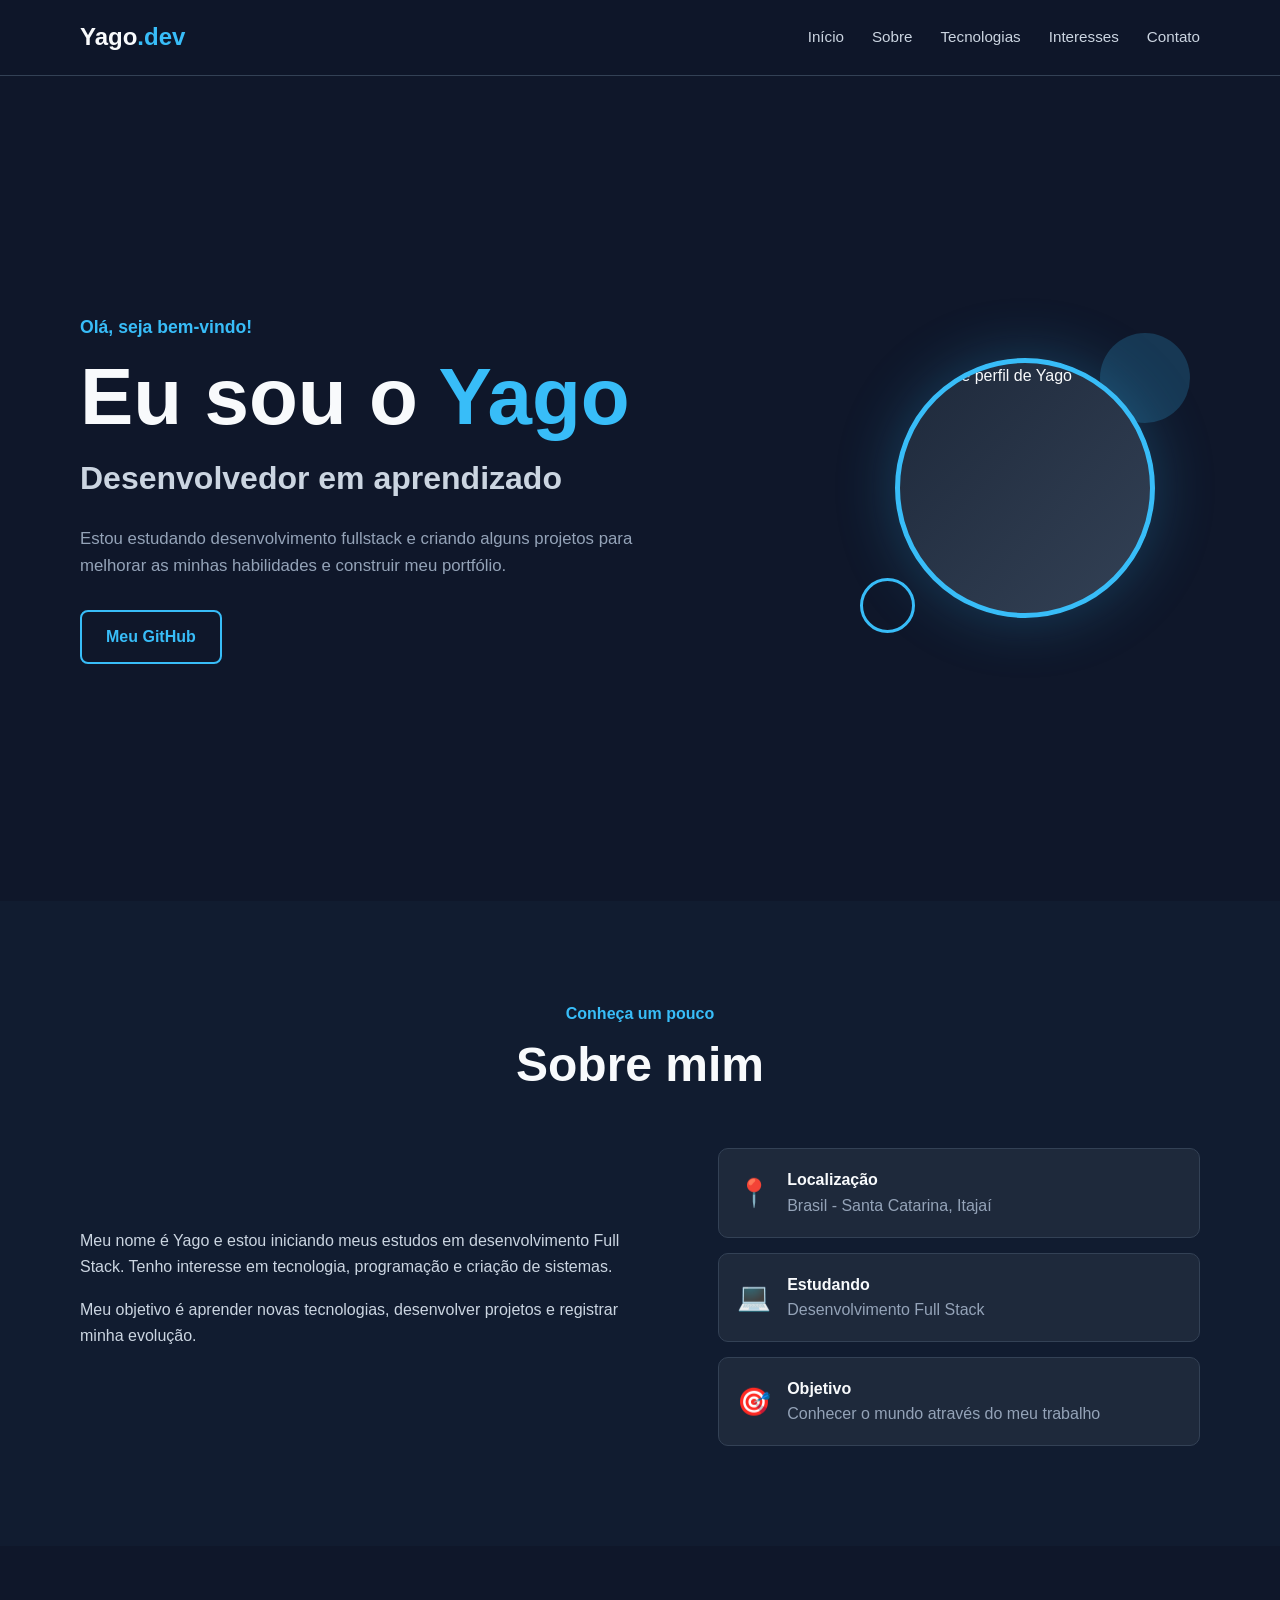
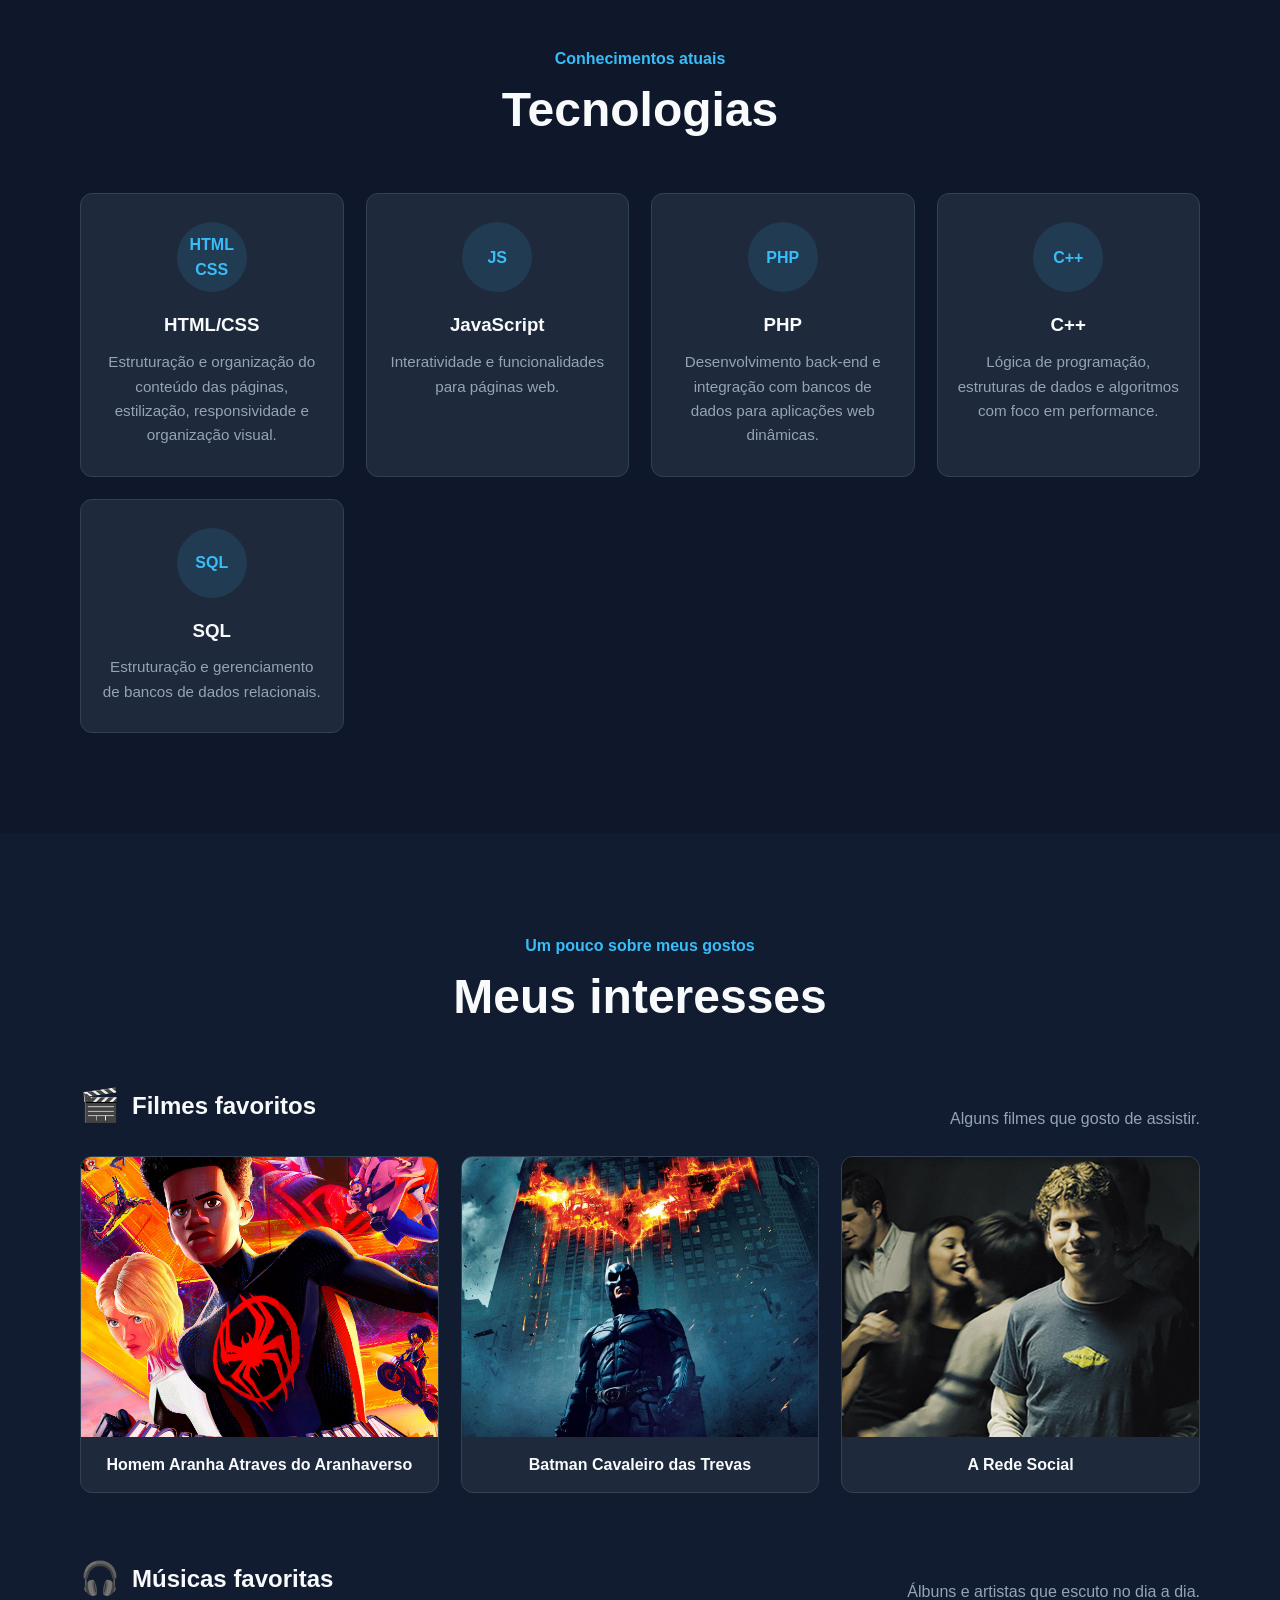
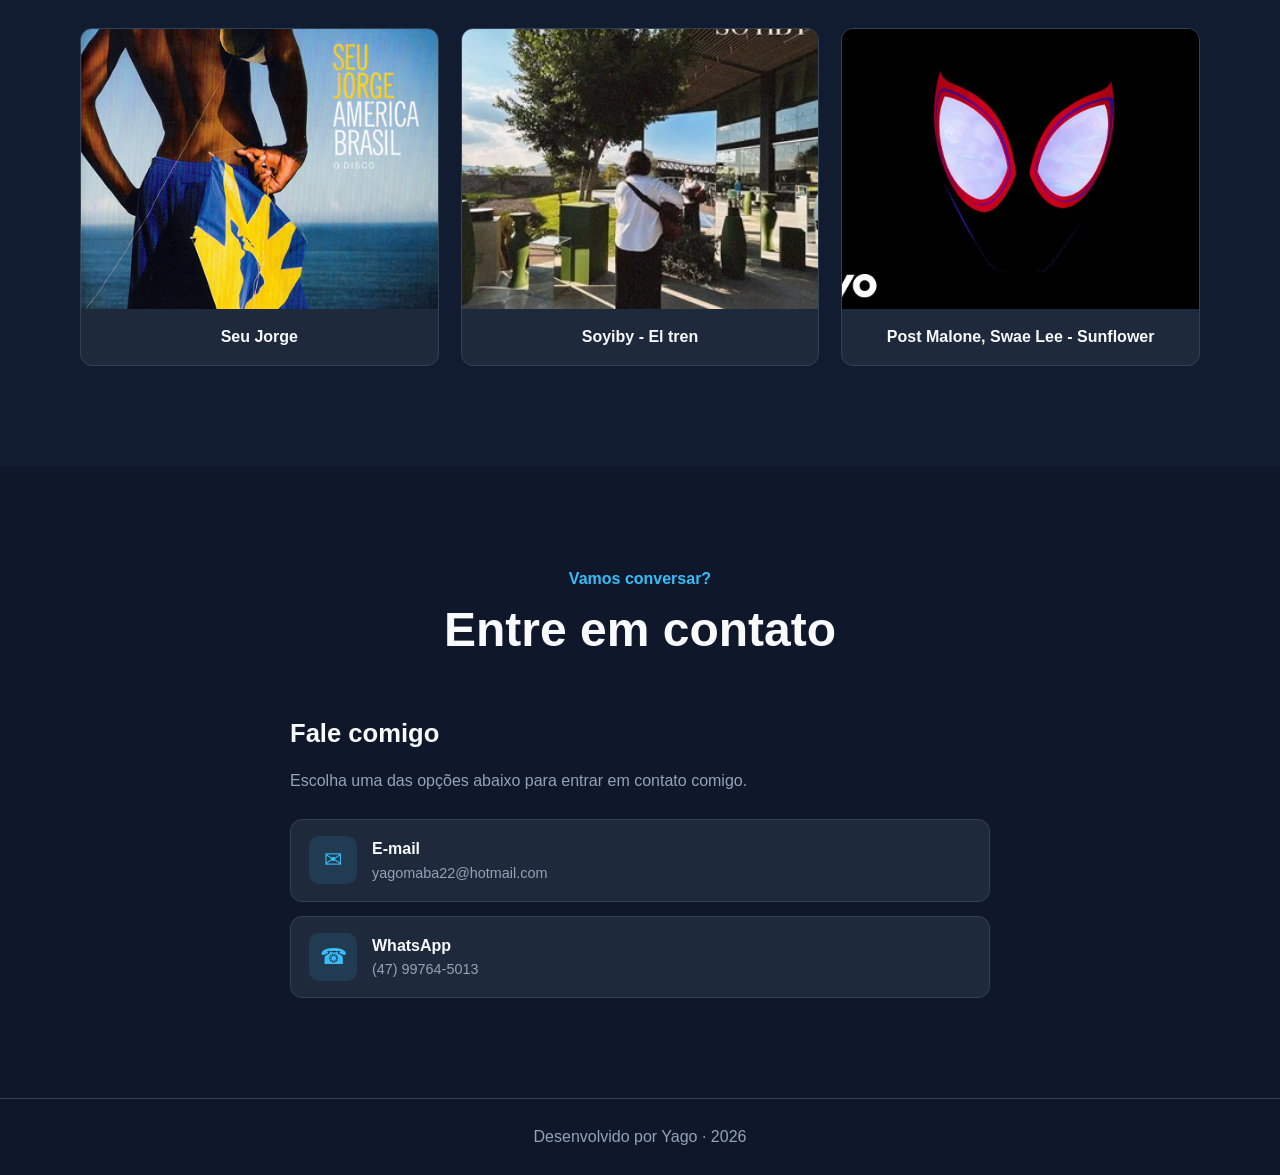
==== commit baa28dff: "Add files via upload" ====
--- a/index.html
+++ b/index.html
@@ -200,12 +200,15 @@
             border-radius: 50%;
             background: linear-gradient(135deg, #1e293b, #334155);
             box-shadow: 0 0 60px rgba(56, 189, 248, 0.25);
-        }
-
-        .avatar span {
-            color: #38bdf8;
-            font-size: 4rem;
-            font-weight: bold;
+            overflow: hidden;
+        }
+
+        .avatar img {
+            width: 100%;
+            height: 100%;
+            object-fit: cover;
+            object-position: center top;
+            display: block;
         }
 
         .detalhe {
@@ -601,8 +604,8 @@
                 height: 210px;
             }
 
-            .avatar span {
-                font-size: 3rem;
+            .avatar img {
+                object-position: center top;
             }
 
             .inicio-imagem {
@@ -629,7 +632,7 @@
                 <a href="#inicio">Início</a>
                 <a href="#sobre">Sobre</a>
                 <a href="#tecnologias">Tecnologias</a>
-                <a href="#interesses">Interesses</a>
+                <a href="#interesses">Interesses</a>
                 <a href="#contato">Contato</a>
             </nav>
         </div>
@@ -657,7 +660,7 @@
                 </div>
 
                 <div class="inicio-imagem">
-                    <div class="avatar"><span>Yg</span></div>
+                    <div class="avatar"><img src="imagens/145058720.jpeg" alt="Foto de perfil de Yago"></div>
                     <div class="detalhe detalhe-um"></div>
                     <div class="detalhe detalhe-dois"></div>
                 </div>
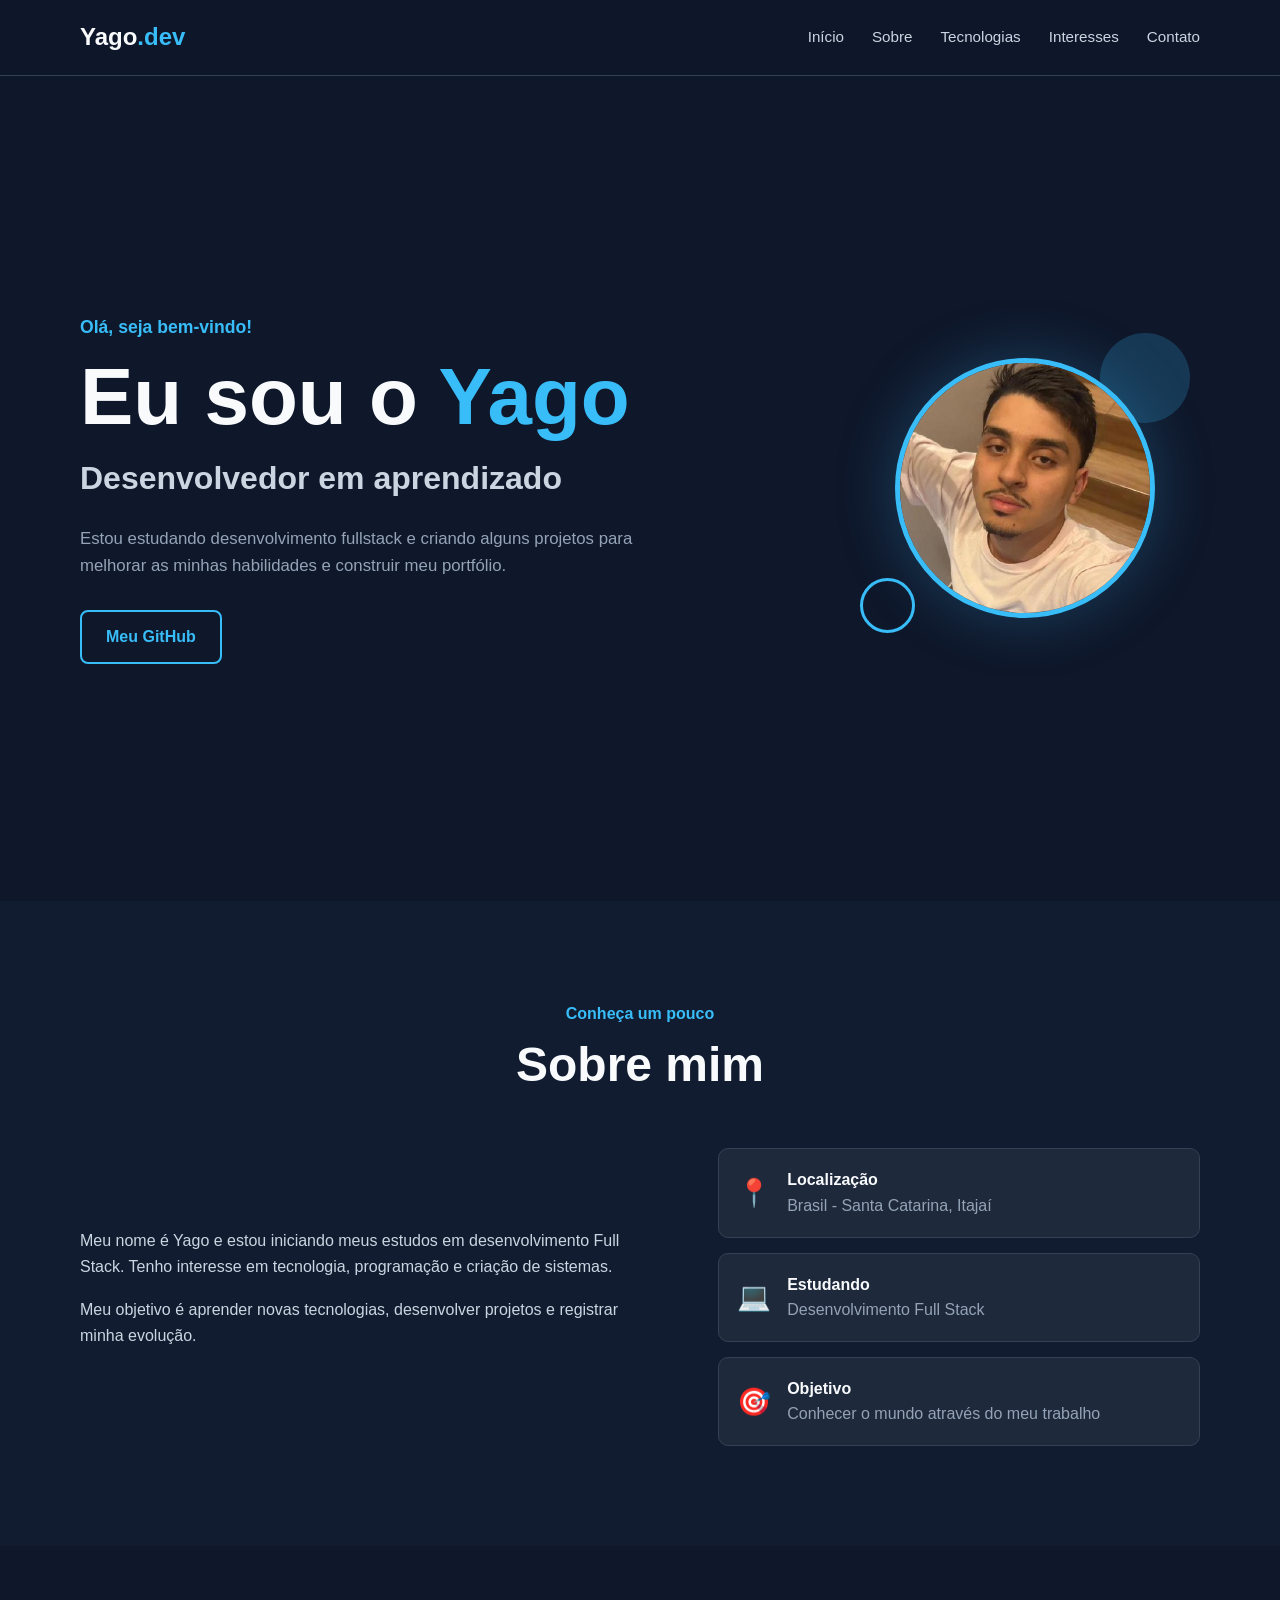
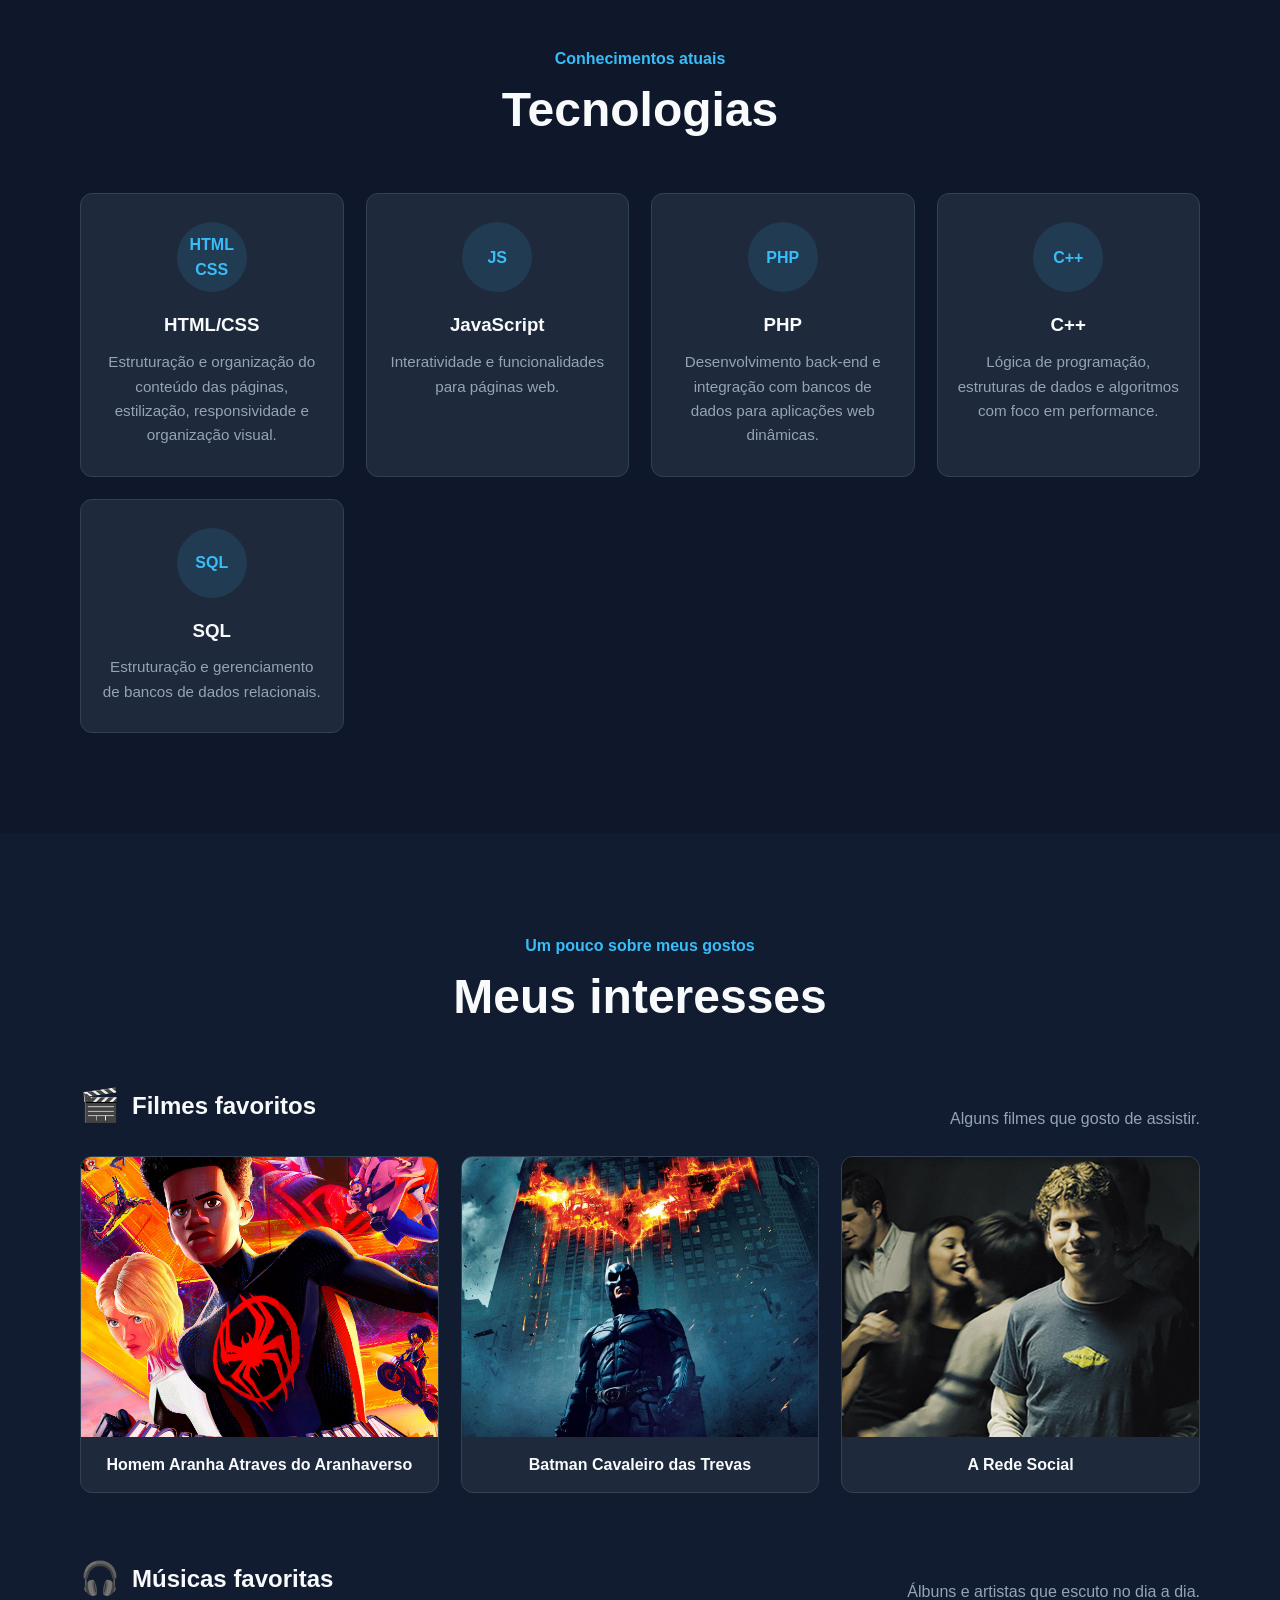
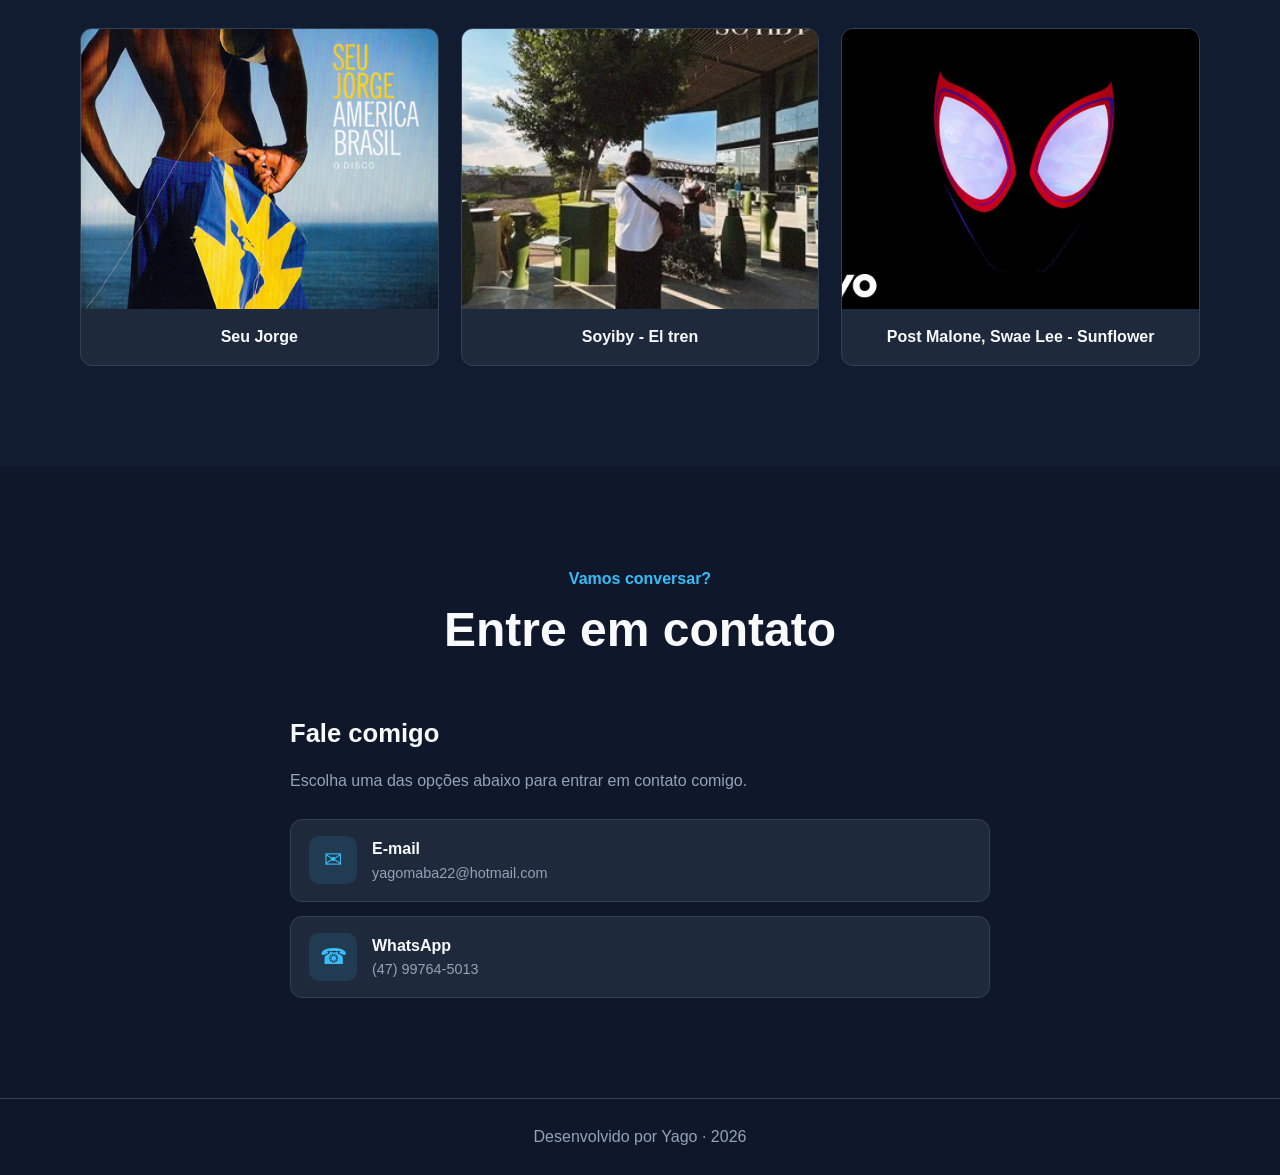
==== commit 5579a128: "fix: substituir endereço de exemplo do LinkedIn" ====
--- a/index.html
+++ b/index.html
@@ -904,7 +904,7 @@
                                 </span>
                             </a>
 
-                            <!-- <a href="https://www.linkedin.com/in/seu-usuario/" target="_blank"
+                            <!-- <a href="https://www.linkedin.com/in/yago-maba" target="_blank"
                                 rel="noopener noreferrer">
                                 <span class="icone-contato" aria-hidden="true">in</span>
                                 <span class="dados-contato">
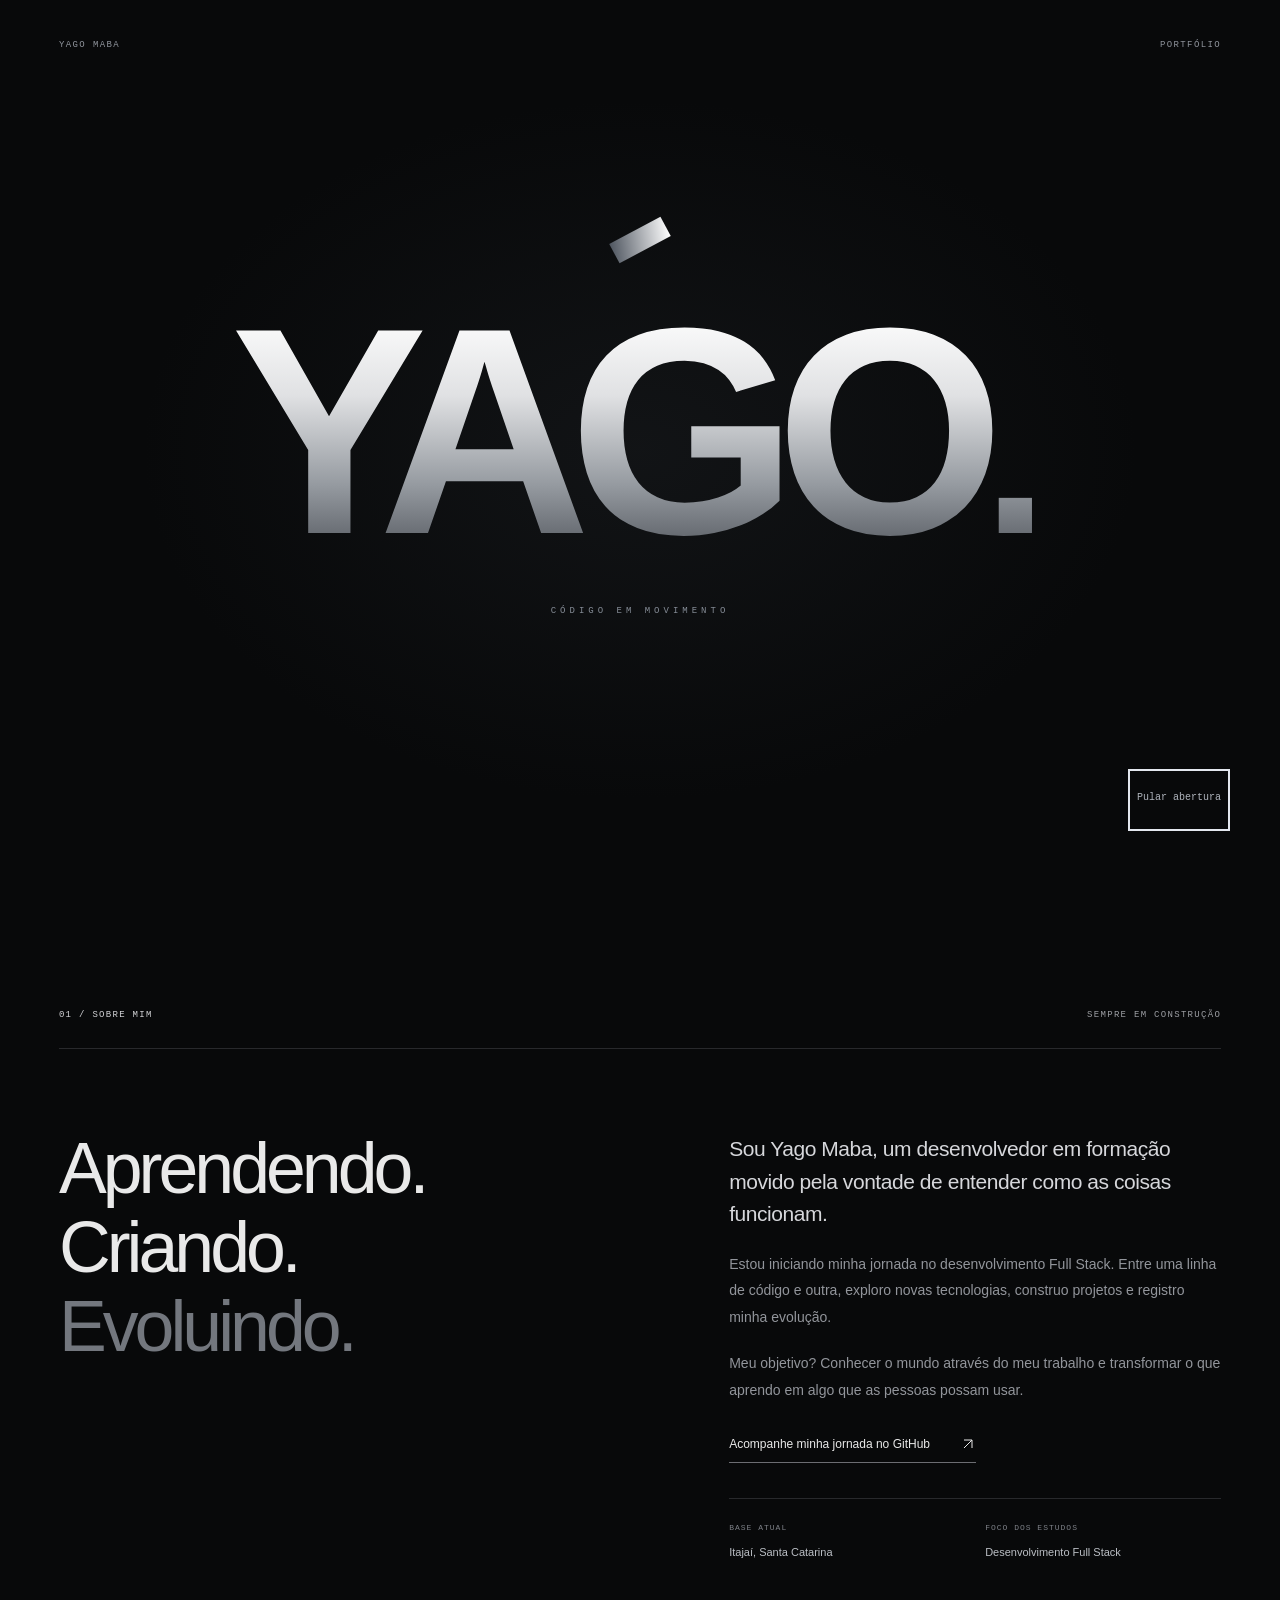
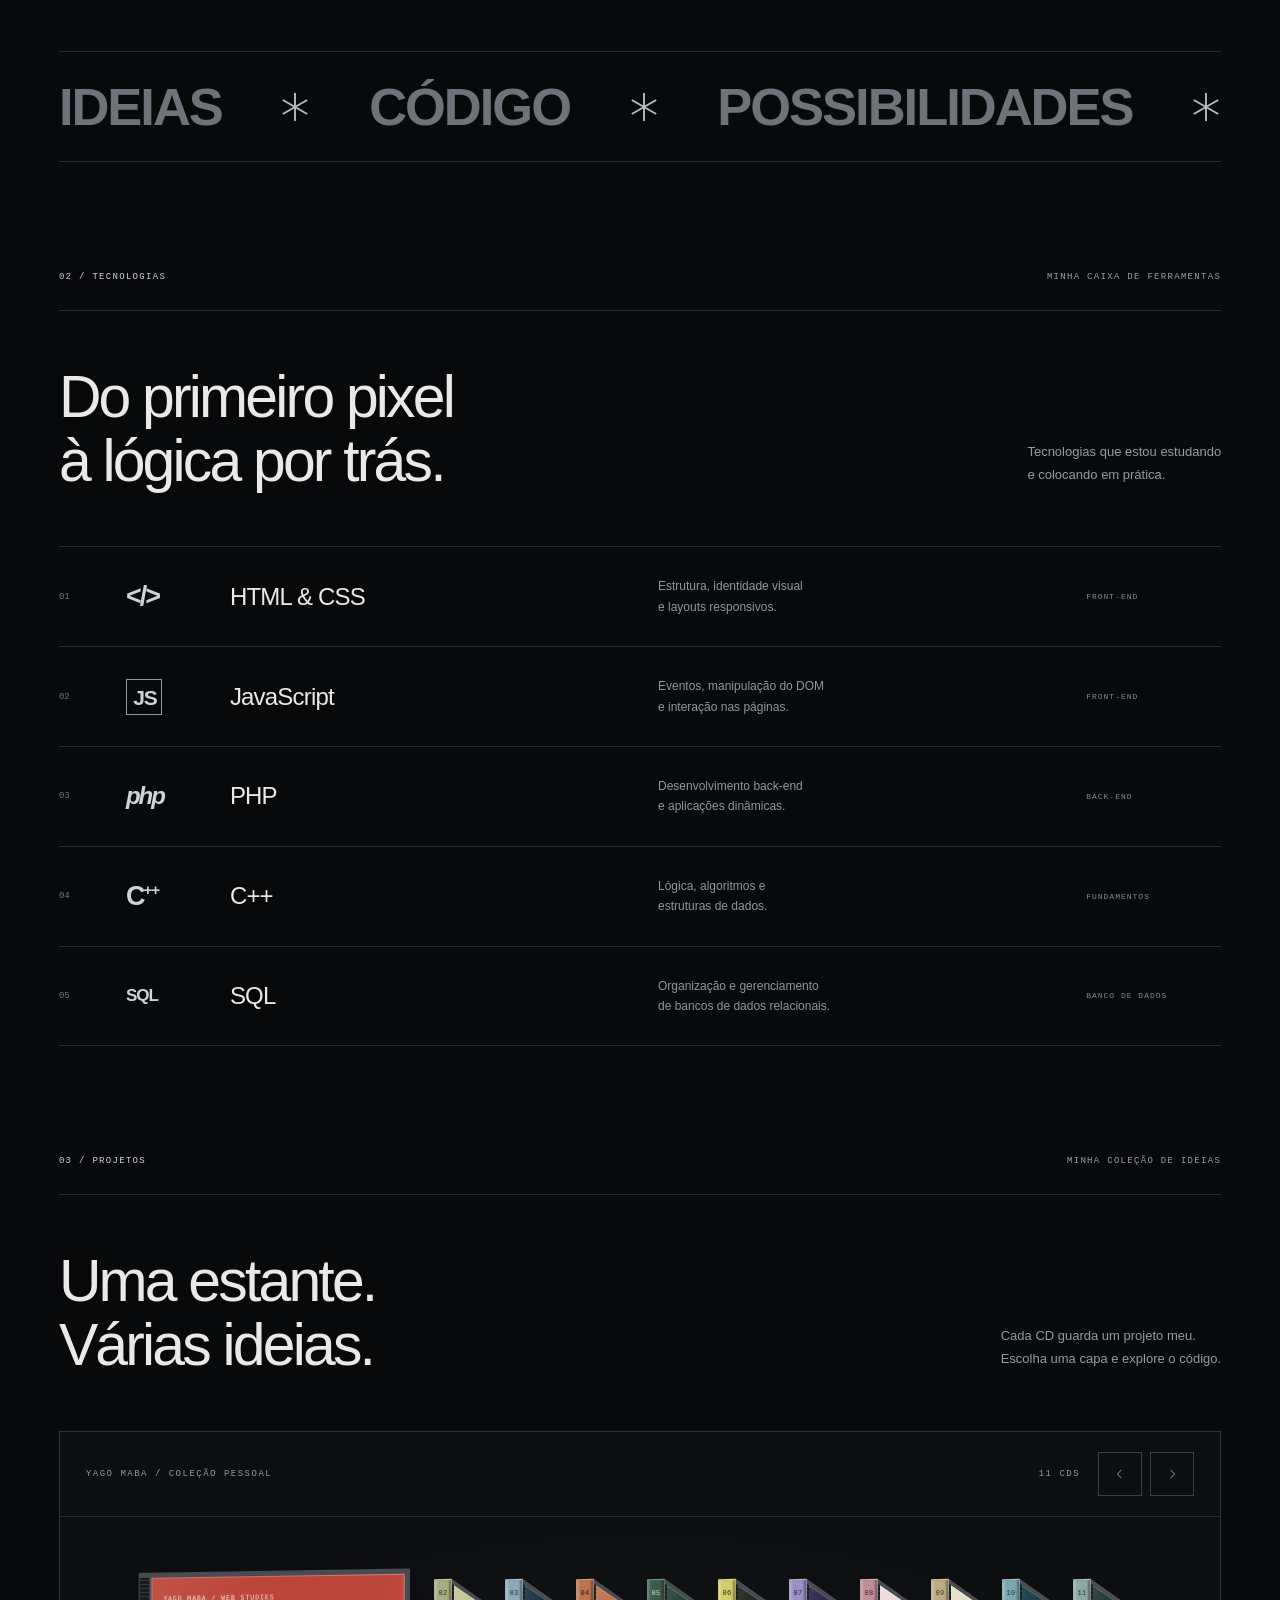
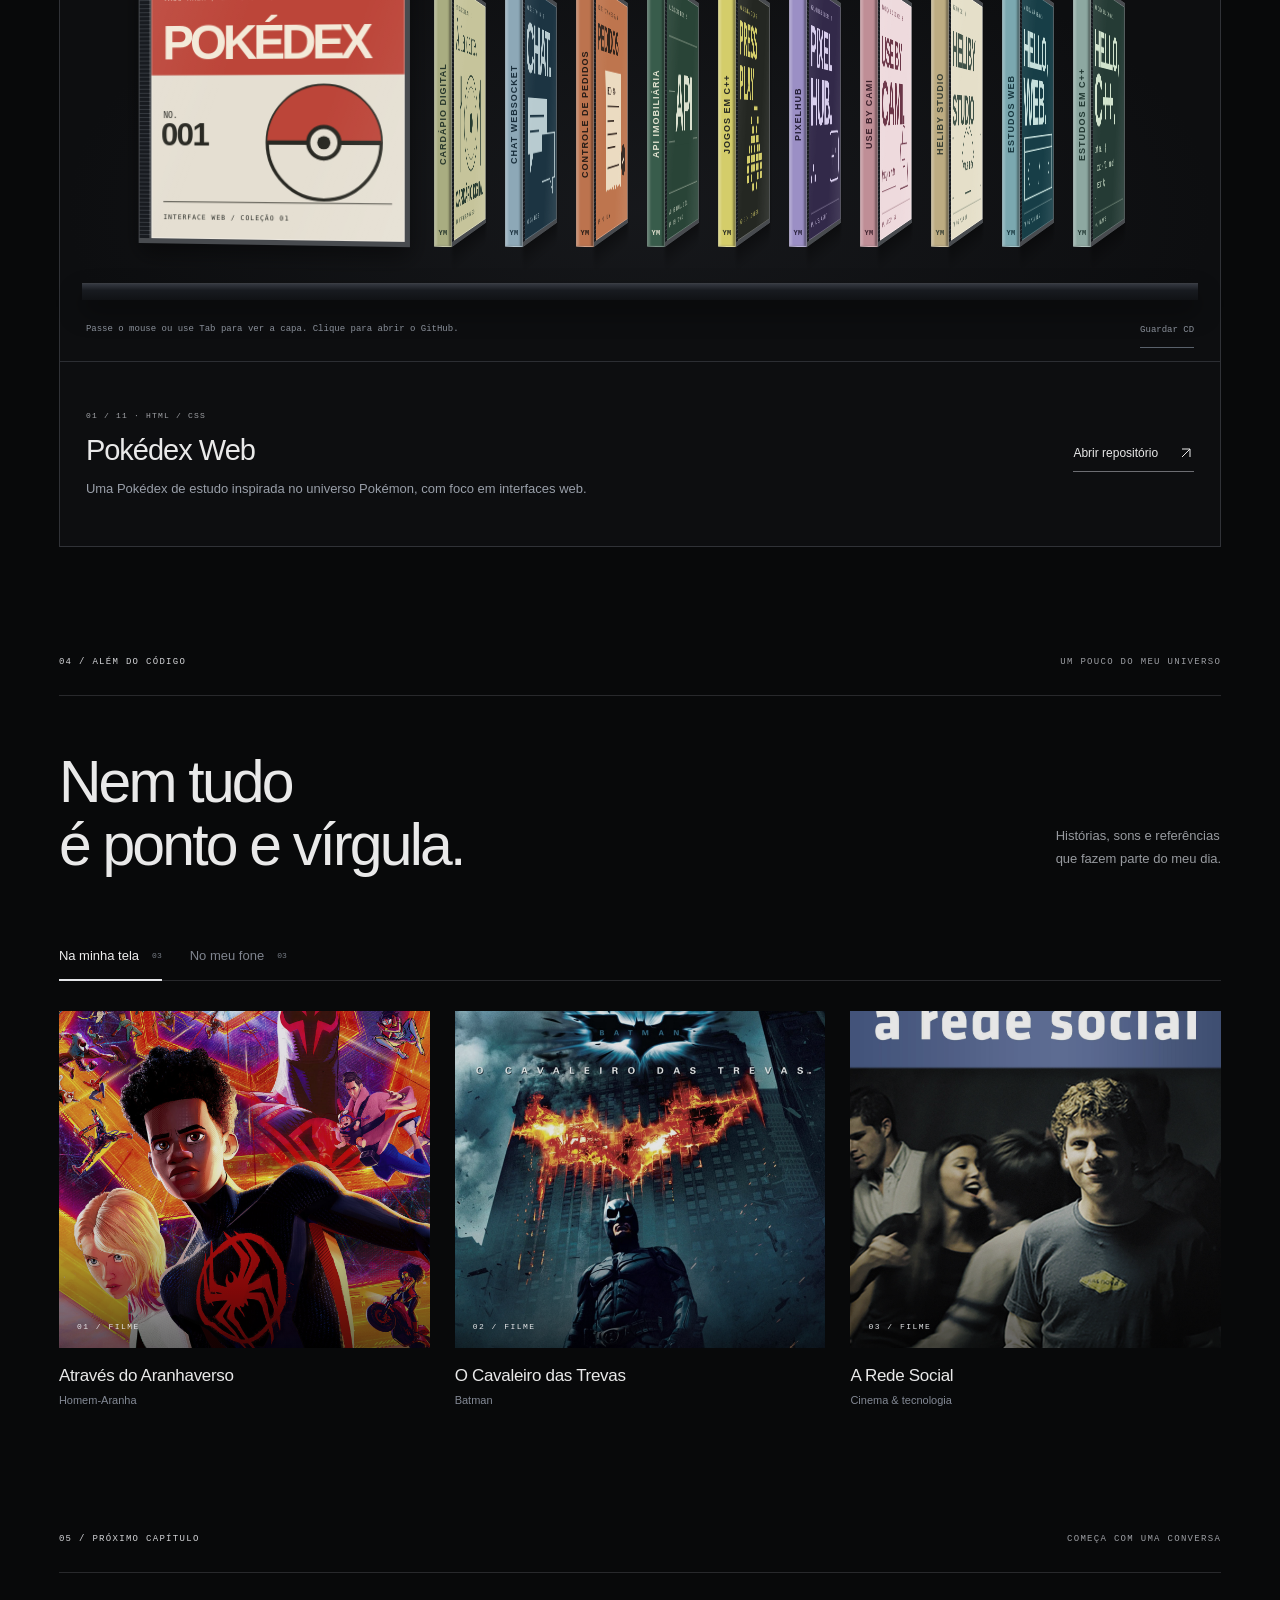
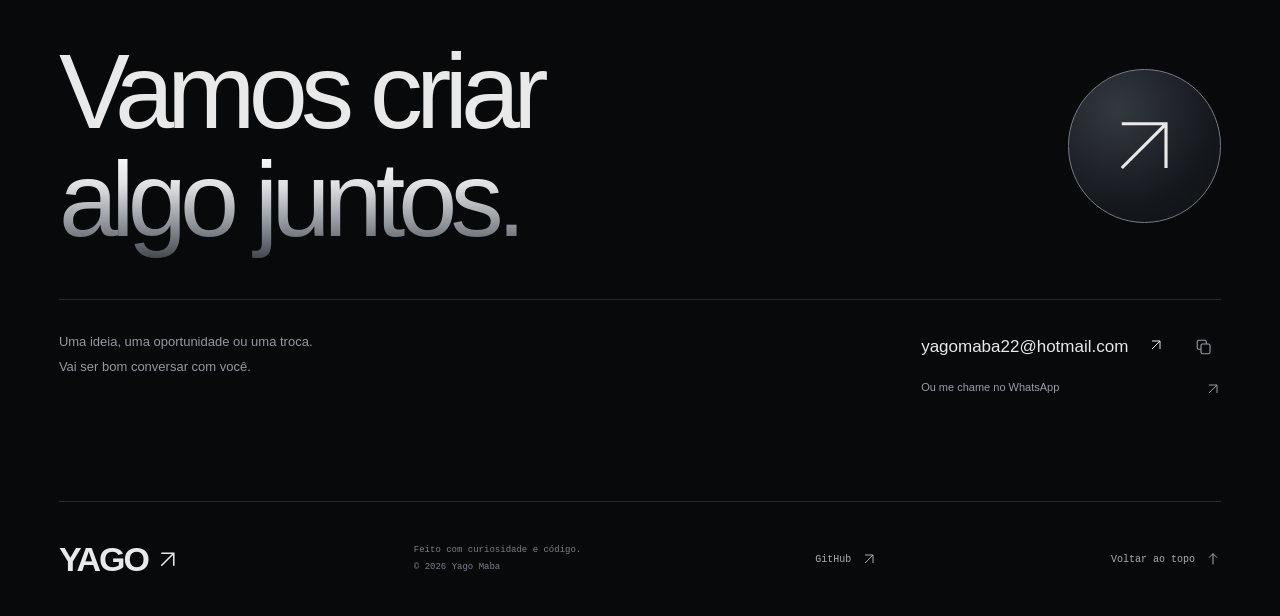
==== commit 68a9c662: "Atualiza portfólio com caricatura em pixel art e estante de 11 projetos" ====
--- a/index.html
+++ b/index.html
@@ -1,969 +1,596 @@
-<!DOCTYPE html>
+<!doctype html>
 <html lang="pt-BR">
 
 <head>
-    <meta charset="UTF-8">
-    <meta name="viewport" content="width=device-width, initial-scale=1.0">
-    <meta name="description" content="Portfólio pessoal de Yago, desenvolvedor em aprendizado.">
-    <title>Yago.dev | Portfólio</title>
+  <meta charset="UTF-8" />
+  <meta name="viewport" content="width=device-width, initial-scale=1" />
+  <meta name="theme-color" content="#08090a" />
+  <meta name="description"
+    content="Portfólio de Yago Maba, desenvolvedor Full Stack em formação em Itajaí, Santa Catarina. Tecnologias, projetos de estudo e contato." />
+  <title>Yago Maba | Portfólio</title>
+  <link rel="icon"
+    href="data:image/svg+xml,%3Csvg xmlns='http://www.w3.org/2000/svg' viewBox='0 0 64 64'%3E%3Crect width='64' height='64' rx='16' fill='%2308090a'/%3E%3Cpath d='M15 17l17 22 17-22M32 39v12' fill='none' stroke='%23e9eaec' stroke-width='7'/%3E%3C/svg%3E" />
+  <link rel="stylesheet" href="styles.css" />
+  <link href="shelf.css" rel="stylesheet" />
+  <script src="script.js" defer></script>
+</head>
+
+<body>
+  <a class="skip-link" href="#conteudo">Pular para o conteúdo</a>
+  <div class="intro" id="intro" aria-hidden="true" hidden>
+    <div class="intro-top"><span>YAGO MABA</span><span>PORTFÓLIO</span></div>
+    <div class="intro-center">
+      <span class="intro-mark"></span>
+      <span class="intro-name metallic">YAGO<span class="intro-dot">.</span></span><span class="intro-caption">CÓDIGO EM
+        MOVIMENTO</span>
+    </div>
+  </div>
+  <button class="skip-intro" id="skip-intro" type="button" hidden>
+    Pular abertura
+  </button>
+  <header class="header" id="topo">
+    <a class="brand" href="#inicio" aria-label="Yago Maba, início"><span class="brand-symbol">y<svg class="icon"
+          width="16" height="16" viewBox="0 0 24 24" fill="none" stroke="currentColor" stroke-width="1.5"
+          aria-hidden="true" focusable="false">
+          <path d="M6 18 18 6M6 6h12v12" />
+        </svg></span><span>YAGO MABA<small>DESENVOLVEDOR EM FORMAÇÃO</small></span></a>
+    <button class="menu-toggle" id="menu-toggle" type="button" aria-label="Abrir menu" aria-controls="navigation"
+      aria-expanded="false">
+      <span></span><span></span>
+    </button>
+    <nav class="navigation" id="navigation" aria-label="Navegação principal">
+      <a href="#sobre">Sobre</a><a href="#tecnologias">Stack</a><a href="#projetos">Projetos</a><a
+        href="#interesses">Além do código</a><a class="nav-contact" href="#contato">Vamos conversar
+        <svg class="icon" width="16" height="16" viewBox="0 0 24 24" fill="none" stroke="currentColor"
+          stroke-width="1.5" aria-hidden="true" focusable="false">
+          <path d="M6 18 18 6M6 6h12v12" />
+        </svg></a>
+    </nav>
+  </header>
+  <main id="conteudo">
+    <section class="hero" id="inicio" aria-labelledby="hero-title">
+      <div class="hero-topline">
+        <span>PORTFÓLIO PESSOAL / VOL. 01</span><span class="location">ITAJAÍ, SC / BRASIL</span>
+      </div>
+      <div class="portrait-stage" id="portrait-stage">
+        <div class="portrait-halo"></div>
+        <img class="portrait-art" src="imagens/yago-pixel-caricatura.png"
+          alt="Caricatura de Yago em pixel art, com cabelo escuro e camiseta branca"
+          width="1145" height="1374" fetchpriority="high" decoding="async" />
+        <span aria-hidden="true" class="portrait-corner corner-one"></span><span aria-hidden="true"
+          class="portrait-corner corner-two"></span>
+      </div>
+      <div class="hero-introduction">
+        <span class="eyebrow">OLÁ, EU SOU O YAGO</span>
+        <p>Curiosidade que vira código.<br />Uma ideia de cada vez.</p>
+      </div>
+      <span aria-hidden="true" class="hero-side-note">APRENDER É ESTAR EM MOVIMENTO</span>
+
+      <div class="hero-title-wrap">
+        <span class="hero-title-label">DESENVOLVIMENTO FULL STACK</span>
+        <h1 class="hero-title metallic" id="hero-title">
+          PORTFÓLIO<span class="title-dot">.</span>
+        </h1>
+      </div>
+      <div class="hero-bottom">
+        <a class="scroll-link" href="#sobre"><span class="scroll-circle" aria-hidden="true"><svg class="icon" width="16"
+              height="16" viewBox="0 0 24 24" fill="none" stroke="currentColor" stroke-width="1.5">
+              <path d="M12 4v16m-6-6 6 6 6-6" />
+            </svg></span>
+          Explore meu universo</a>
+        <div class="animation-controls">
+          <button id="replay-intro" type="button" hidden>
+            Rever abertura
+          </button>
+        </div>
+      </div>
+    </section>
+    <section class="section about" id="sobre" aria-labelledby="about-title">
+      <div class="section-label reveal">
+        <span>01 / SOBRE MIM</span>
+        <span>SEMPRE EM CONSTRUÇÃO</span>
+      </div>
+      <div class="about-grid">
+        <h2 class="statement reveal" id="about-title">
+          Aprendendo.<br />Criando.<br /><span>Evoluindo.</span>
+        </h2>
+        <div class="about-copy reveal">
+          <p class="lead">
+            Sou Yago Maba, um desenvolvedor em formação movido pela vontade de
+            entender como as coisas funcionam.
+          </p>
+          <p>
+            Estou iniciando minha jornada no desenvolvimento Full Stack. Entre
+            uma linha de código e outra, exploro novas tecnologias, construo
+            projetos e registro minha evolução.
+          </p>
+          <p>
+            Meu objetivo? Conhecer o mundo através do meu trabalho e
+            transformar o que aprendo em algo que as pessoas possam usar.
+          </p>
+          <a class="text-link" href="https://github.com/Yagog0" target="_blank" rel="noopener noreferrer">Acompanhe
+            minha jornada no GitHub
+            <svg class="icon" width="16" height="16" viewBox="0 0 24 24" fill="none" stroke="currentColor"
+              stroke-width="1.5" aria-hidden="true" focusable="false">
+              <path d="M6 18 18 6M6 6h12v12" />
+            </svg></a>
+          <div class="about-facts">
+            <div>
+              <span>BASE ATUAL</span><strong>Itajaí, Santa Catarina</strong>
+            </div>
+            <div>
+              <span>FOCO DOS ESTUDOS</span><strong>Desenvolvimento Full Stack</strong>
+            </div>
+          </div>
+        </div>
+      </div>
+      <div aria-hidden="true" class="word-strip">
+        <span>IDEIAS</span><svg width="30" height="30" viewBox="0 0 32 32" fill="none" stroke="currentColor"
+          stroke-width="2" aria-hidden="true">
+          <path d="M16 1v30M3 8.5l26 15M3 23.5l26-15" />
+        </svg><span>CÓDIGO</span><svg width="30" height="30" viewBox="0 0 32 32" fill="none" stroke="currentColor"
+          stroke-width="2" aria-hidden="true">
+          <path d="M16 1v30M3 8.5l26 15M3 23.5l26-15" />
+        </svg><span>POSSIBILIDADES</span><svg width="30" height="30" viewBox="0 0 32 32" fill="none"
+          stroke="currentColor" stroke-width="2" aria-hidden="true">
+          <path d="M16 1v30M3 8.5l26 15M3 23.5l26-15" />
+        </svg>
+      </div>
+    </section>
+    <section class="section stack" id="tecnologias" aria-labelledby="stack-title">
+      <div class="section-label reveal">
+        <span>02 / TECNOLOGIAS</span>
+        <span>MINHA CAIXA DE FERRAMENTAS</span>
+      </div>
+      <div class="section-heading reveal">
+        <h2 id="stack-title">Do primeiro pixel<br />à lógica por trás.</h2>
+        <p>Tecnologias que estou estudando<br />e colocando em prática.</p>
+      </div>
+      <div class="stack-list">
+        <article class="stack-row">
+          <span class="stack-number">01</span><span class="stack-logo" aria-hidden="true">&lt;/&gt;</span>
+          <h3>HTML &amp; CSS</h3>
+          <p>Estrutura, identidade visual<br />e layouts responsivos.</p>
+          <span class="stack-category">FRONT-END</span>
+        </article>
+        <article class="stack-row">
+          <span class="stack-number">02</span><span class="stack-logo js-logo" aria-hidden="true">JS</span>
+          <h3>JavaScript</h3>
+          <p>Eventos, manipulação do DOM<br />e interação nas páginas.</p>
+          <span class="stack-category">FRONT-END</span>
+        </article>
+        <article class="stack-row">
+          <span class="stack-number">03</span><span class="stack-logo php-logo" aria-hidden="true">php</span>
+          <h3>PHP</h3>
+          <p>Desenvolvimento back-end<br />e aplicações dinâmicas.</p>
+          <span class="stack-category">BACK-END</span>
+        </article>
+        <article class="stack-row">
+          <span class="stack-number">04</span><span class="stack-logo" aria-hidden="true">C<span
+              class="tiny">++</span></span>
+          <h3>C++</h3>
+          <p>Lógica, algoritmos e<br />estruturas de dados.</p>
+          <span class="stack-category">FUNDAMENTOS</span>
+        </article>
+        <article class="stack-row">
+          <span class="stack-number">05</span><span class="stack-logo sql-logo" aria-hidden="true">SQL</span>
+          <h3>SQL</h3>
+          <p>
+            Organização e gerenciamento<br />de bancos de dados relacionais.
+          </p>
+          <span class="stack-category">BANCO DE DADOS</span>
+        </article>
+      </div>
+    </section>
+    <section class="section projects" id="projetos" aria-labelledby="projects-title">
+      <div class="section-label reveal">
+        <span>03 / PROJETOS</span><span>MINHA COLEÇÃO DE IDEIAS</span>
+      </div>
+      <div class="section-heading reveal">
+        <h2 id="projects-title">Uma estante.<br />Várias ideias.</h2>
+        <p>
+          Cada CD guarda um projeto meu.<br />Escolha uma capa e explore o
+          código.
+        </p>
+      </div>
+      <div class="project-shelf" id="project-shelf">
+        <div class="shelf-topline">
+            <span>YAGO MABA / COLEÇÃO PESSOAL</span>
+            <div class="shelf-navigation" aria-label="Percorrer projetos">
+              <span id="shelf-count">11 CDS</span>
+              <button id="shelf-previous" type="button" aria-label="Ver projeto anterior" hidden>
+                <svg class="icon" width="16" height="16" viewBox="0 0 24 24" fill="none" stroke="currentColor" stroke-width="1.5" aria-hidden="true"><path d="m14 6-6 6 6 6" /></svg>
+              </button>
+              <button id="shelf-next" type="button" aria-label="Ver próximo projeto" hidden>
+                <svg class="icon" width="16" height="16" viewBox="0 0 24 24" fill="none" stroke="currentColor" stroke-width="1.5" aria-hidden="true"><path d="m10 6 6 6-6 6" /></svg>
+              </button>
+            </div>
+        </div>
+        <div class="shelf-viewport" id="shelf-viewport" role="region"
+          aria-label="Estante de projetos, com rolagem horizontal" tabindex="0">
+          <ul class="shelf-row" aria-label="Projetos em capas de CD">
+            <li class="cd-slot" style="--cover-color: #bc4539; --cover-ink: #f4eadd" data-title="Pokédex Web"
+              data-description="Uma Pokédex de estudo inspirada no universo Pokémon, com foco em interfaces web."
+              data-stack="HTML / CSS" data-number="01">
+              <a class="cd-link" href="https://github.com/Yagog0/pokedex-web" target="_blank" rel="noopener noreferrer"
+                aria-label="Pokédex Web: ver repositório no GitHub, nova aba" aria-describedby="shelf-hint">
+                <span class="cd-case" aria-hidden="true">
+                  <span class="cd-front"><img src="imagens/projetos/pokedex-web.svg" alt="" width="320" height="320"
+                      loading="lazy" /><span class="cd-hinge"></span></span>
+                  <span class="cd-back"></span>
+                  <span class="cd-spine"><span class="cd-catalog">01</span><span class="cd-spine-title">POKÉDEX
+                      WEB</span><span class="cd-spine-footer">YM</span></span>
+                  <span class="cd-top"></span>
+                </span>
+              </a>
+            </li>
+            <li class="cd-slot" style="--cover-color: #a9ad81; --cover-ink: #26362b" data-title="Cardápio Digital"
+              data-description="Cardápio digital com páginas de bebidas, lanches, pizzas, pastéis e porções."
+              data-stack="HTML / CSS" data-number="02">
+              <a class="cd-link" href="https://github.com/Yagog0/cardapio-digital" target="_blank"
+                rel="noopener noreferrer" aria-label="Cardápio Digital: ver repositório no GitHub, nova aba"
+                aria-describedby="shelf-hint">
+                <span class="cd-case" aria-hidden="true">
+                  <span class="cd-front"><img src="imagens/projetos/cardapio-digital.svg" alt="" width="320"
+                      height="320" loading="lazy" /><span class="cd-hinge"></span></span>
+                  <span class="cd-back"></span>
+                  <span class="cd-spine"><span class="cd-catalog">02</span><span class="cd-spine-title">CARDÁPIO
+                      DIGITAL</span><span class="cd-spine-footer">YM</span></span>
+                  <span class="cd-top"></span>
+                </span>
+              </a>
+            </li>
+            <li class="cd-slot" style="--cover-color: #8da8b7; --cover-ink: #182d3a" data-title="Chat WebSocket"
+              data-description="Chat em tempo real com Node.js e WebSocket, com distribuição de mensagens entre participantes."
+              data-stack="NODE.JS / WEBSOCKET / JAVASCRIPT" data-number="03">
+              <a class="cd-link" href="https://github.com/Yagog0/chat-websocket" target="_blank"
+                rel="noopener noreferrer" aria-label="Chat WebSocket: ver repositório no GitHub, nova aba"
+                aria-describedby="shelf-hint">
+                <span class="cd-case" aria-hidden="true">
+                  <span class="cd-front"><img src="imagens/projetos/chat-websocket.svg" alt="" width="320" height="320"
+                      loading="lazy" /><span class="cd-hinge"></span></span>
+                  <span class="cd-back"></span>
+                  <span class="cd-spine"><span class="cd-catalog">03</span><span class="cd-spine-title">CHAT
+                      WEBSOCKET</span><span class="cd-spine-footer">YM</span></span>
+                  <span class="cd-top"></span>
+                </span>
+              </a>
+            </li>
+            <li class="cd-slot" style="--cover-color: #bc734e; --cover-ink: #241b16" data-title="Controle de Pedidos"
+              data-description="CRUD de clientes, itens e pedidos em PHP/PDO, com protótipo de interface em jQuery EasyUI."
+              data-stack="PHP / PDO / JQUERY" data-number="04">
+              <a class="cd-link" href="https://github.com/Yagog0/controle-pedidos-php" target="_blank"
+                rel="noopener noreferrer" aria-label="Controle de Pedidos: ver repositório no GitHub, nova aba"
+                aria-describedby="shelf-hint">
+                <span class="cd-case" aria-hidden="true">
+                  <span class="cd-front"><img src="imagens/projetos/controle-pedidos-php.svg" alt="" width="320"
+                      height="320" loading="lazy" /><span class="cd-hinge"></span></span>
+                  <span class="cd-back"></span>
+                  <span class="cd-spine"><span class="cd-catalog">04</span><span class="cd-spine-title">CONTROLE DE
+                      PEDIDOS</span><span class="cd-spine-footer">YM</span></span>
+                  <span class="cd-top"></span>
+                </span>
+              </a>
+            </li>
+            <li class="cd-slot" style="--cover-color: #385c4b; --cover-ink: #e3e3d1" data-title="API Imobiliária"
+              data-description="API REST de relatórios imobiliários em PHP e MySQL, com documentação OpenAPI/Swagger."
+              data-stack="PHP / MYSQL / OPENAPI" data-number="05">
+              <a class="cd-link" href="https://github.com/Yagog0/api-relatorios-imobiliarios" target="_blank"
+                rel="noopener noreferrer" aria-label="API Imobiliária: ver repositório no GitHub, nova aba"
+                aria-describedby="shelf-hint">
+                <span class="cd-case" aria-hidden="true">
+                  <span class="cd-front"><img src="imagens/projetos/api-relatorios-imobiliarios.svg" alt="" width="320"
+                      height="320" loading="lazy" /><span class="cd-hinge"></span></span>
+                  <span class="cd-back"></span>
+                  <span class="cd-spine"><span class="cd-catalog">05</span><span class="cd-spine-title">API
+                      IMOBILIÁRIA</span><span class="cd-spine-footer">YM</span></span>
+                  <span class="cd-top"></span>
+                </span>
+              </a>
+            </li>
+            <li class="cd-slot" style="--cover-color: #d4cd6a; --cover-ink: #242722" data-title="Jogos em C++"
+              data-description="Jogos de console em C++, incluindo Mastermind e jogo da memória, para praticar lógica e regras."
+              data-stack="C++ / LÓGICA DE PROGRAMAÇÃO" data-number="06">
+              <a class="cd-link" href="https://github.com/Yagog0/jogos-cpp" target="_blank" rel="noopener noreferrer"
+                aria-label="Jogos em C++: ver repositório no GitHub, nova aba" aria-describedby="shelf-hint">
+                <span class="cd-case" aria-hidden="true">
+                  <span class="cd-front"><img src="imagens/projetos/jogos-cpp.svg" alt="" width="320" height="320"
+                      loading="lazy" /><span class="cd-hinge"></span></span>
+                  <span class="cd-back"></span>
+                  <span class="cd-spine"><span class="cd-catalog">06</span><span class="cd-spine-title">JOGOS EM
+                      C++</span><span class="cd-spine-footer">YM</span></span>
+                  <span class="cd-top"></span>
+                </span>
+              </a>
+            </li>
+            <li class="cd-slot" style="--cover-color: #9b8fc5; --cover-ink: #241e36"
+              data-title="PixelHub"
+              data-description="Plataforma de jogos em PHP e SQLite com catálogo, biblioteca pessoal, conquistas e moderação."
+              data-stack="PHP / SQLITE / JAVASCRIPT" data-number="07">
+              <a class="cd-link" href="https://github.com/Yagog0/pixelhub" target="_blank" rel="noopener noreferrer"
+                aria-label="PixelHub: ver repositório no GitHub, nova aba" aria-describedby="shelf-hint">
+                <span class="cd-case" aria-hidden="true">
+                  <span class="cd-front"><img src="imagens/projetos/pixelhub.svg" alt="" width="320" height="320"
+                      loading="lazy" /><span class="cd-hinge"></span></span>
+                  <span class="cd-back"></span>
+                  <span class="cd-spine"><span class="cd-catalog">07</span><span class="cd-spine-title">PIXELHUB</span><span class="cd-spine-footer">YM</span></span>
+                  <span class="cd-top"></span>
+                </span>
+              </a>
+            </li>
+            <li class="cd-slot" style="--cover-color: #bf8e96; --cover-ink: #3b202b"
+              data-title="Use by Cami"
+              data-description="Loja de roupas com catálogo, sacola, área da cliente, pedidos e painel administrativo, em PHP e JavaScript."
+              data-stack="PHP / JAVASCRIPT / MYSQL / SQLITE" data-number="08">
+              <a class="cd-link" href="https://github.com/Yagog0/use-by-cami" target="_blank" rel="noopener noreferrer"
+                aria-label="Use by Cami: ver repositório no GitHub, nova aba" aria-describedby="shelf-hint">
+                <span class="cd-case" aria-hidden="true">
+                  <span class="cd-front"><img src="imagens/projetos/use-by-cami.svg" alt="" width="320" height="320"
+                      loading="lazy" /><span class="cd-hinge"></span></span>
+                  <span class="cd-back"></span>
+                  <span class="cd-spine"><span class="cd-catalog">08</span><span class="cd-spine-title">USE BY CAMI</span><span class="cd-spine-footer">YM</span></span>
+                  <span class="cd-top"></span>
+                </span>
+              </a>
+            </li>
+            <li class="cd-slot" style="--cover-color: #bdac82; --cover-ink: #343c32"
+              data-title="Heliby Studio"
+              data-description="Protótipo de loja de camisetas com prévia de personalização, filtros, escolha de cor e tamanho e sacola no navegador."
+              data-stack="HTML / CSS / JAVASCRIPT" data-number="09">
+              <a class="cd-link" href="https://github.com/Yagog0/loja-beatriz" target="_blank" rel="noopener noreferrer"
+                aria-label="Heliby Studio: ver repositório no GitHub, nova aba" aria-describedby="shelf-hint">
+                <span class="cd-case" aria-hidden="true">
+                  <span class="cd-front"><img src="imagens/projetos/loja-beatriz.svg" alt="" width="320" height="320"
+                      loading="lazy" /><span class="cd-hinge"></span></span>
+                  <span class="cd-back"></span>
+                  <span class="cd-spine"><span class="cd-catalog">09</span><span class="cd-spine-title">HELIBY STUDIO</span><span class="cd-spine-footer">YM</span></span>
+                  <span class="cd-top"></span>
+                </span>
+              </a>
+            </li>
+            <li class="cd-slot" style="--cover-color: #7ba8b0; --cover-ink: #17363e"
+              data-title="Estudos Web"
+              data-description="Coleção de estudos web com uma página de apresentação em HTML e CSS e um chat em tempo real com Node.js e WebSocket."
+              data-stack="HTML / CSS / JAVASCRIPT / NODE.JS" data-number="10">
+              <a class="cd-link" href="https://github.com/Yagog0/estudos-html" target="_blank" rel="noopener noreferrer"
+                aria-label="Estudos Web: ver repositório no GitHub, nova aba" aria-describedby="shelf-hint">
+                <span class="cd-case" aria-hidden="true">
+                  <span class="cd-front"><img src="imagens/projetos/estudos-html.svg" alt="" width="320" height="320"
+                      loading="lazy" /><span class="cd-hinge"></span></span>
+                  <span class="cd-back"></span>
+                  <span class="cd-spine"><span class="cd-catalog">10</span><span class="cd-spine-title">ESTUDOS WEB</span><span class="cd-spine-footer">YM</span></span>
+                  <span class="cd-top"></span>
+                </span>
+              </a>
+            </li>
+            <li class="cd-slot" style="--cover-color: #8da8a1; --cover-ink: #213832"
+              data-title="Estudos em C++"
+              data-description="Primeiros passos em C++: estrutura de um programa, saída de texto com cout e configuração de compilação no VS Code."
+              data-stack="C++ / FUNDAMENTOS" data-number="11">
+              <a class="cd-link" href="https://github.com/Yagog0/estudos-cpp" target="_blank" rel="noopener noreferrer"
+                aria-label="Estudos em C++: ver repositório no GitHub, nova aba" aria-describedby="shelf-hint">
+                <span class="cd-case" aria-hidden="true">
+                  <span class="cd-front"><img src="imagens/projetos/estudos-cpp.svg" alt="" width="320" height="320"
+                      loading="lazy" /><span class="cd-hinge"></span></span>
+                  <span class="cd-back"></span>
+                  <span class="cd-spine"><span class="cd-catalog">11</span><span class="cd-spine-title">ESTUDOS EM C++</span><span class="cd-spine-footer">YM</span></span>
+                  <span class="cd-top"></span>
+                </span>
+              </a>
+            </li>
+          </ul>
+        </div>
+        <div class="shelf-plinth" aria-hidden="true"></div>
+        <div class="shelf-instructions">
+          <span id="shelf-hint">Passe o mouse ou use Tab para ver a capa. Clique para abrir o
+            GitHub.</span><button class="shelf-reset" id="shelf-reset" type="button" hidden>
+            Guardar CD
+          </button>
+        </div>
+        <div class="shelf-details">
+          <div class="shelf-project-info" aria-live="polite" aria-atomic="true">
+            <span class="eyebrow" id="shelf-stack">11 PROJETOS / CÓDIGO ABERTO</span>
+            <h3 id="shelf-title">Escolha um CD.</h3>
+            <p id="shelf-description">
+              Da primeira interface aos estudos de back-end, cada projeto
+              guarda uma parte do que venho aprendendo.
+            </p>
+          </div>
+          <a class="text-link shelf-repository" id="shelf-repository" href="https://github.com/Yagog0?tab=repositories"
+            target="_blank" rel="noopener noreferrer"><span id="shelf-link-label">Ver todos no GitHub</span><svg
+              class="icon" width="16" height="16" viewBox="0 0 24 24" fill="none" stroke="currentColor"
+              stroke-width="1.5" aria-hidden="true">
+              <path d="M6 18 18 6M6 6h12v12" />
+            </svg></a>
+        </div>
+      </div>
+    </section>
+    <section class="section interests" id="interesses" aria-labelledby="interests-title">
+      <div class="section-label reveal">
+        <span>04 / ALÉM DO CÓDIGO</span>
+        <span>UM POUCO DO MEU UNIVERSO</span>
+      </div>
+      <div class="section-heading reveal">
+        <h2 id="interests-title">Nem tudo<br />é ponto e vírgula.</h2>
+        <p>Histórias, sons e referências<br />que fazem parte do meu dia.</p>
+      </div>
+      <div class="interest-tabs" role="tablist" aria-label="Meus interesses">
+        <button id="tab-filmes" type="button" role="tab" aria-selected="true" aria-controls="panel-filmes" tabindex="0">
+          Na minha tela <span>03</span></button><button id="tab-musicas" type="button" role="tab" aria-selected="false"
+          aria-controls="panel-musicas" tabindex="-1">
+          No meu fone <span>03</span>
+        </button>
+      </div>
+      <div class="interest-grid" id="panel-filmes" role="tabpanel" aria-labelledby="tab-filmes" tabindex="0">
+        <figure class="interest-card">
+          <div class="interest-image">
+            <img src="imagens/Filme1.jpg" alt="Pôster de Homem-Aranha: Através do Aranhaverso" loading="lazy"
+              width="1400" height="2100" /><span>01 / FILME</span>
+          </div>
+          <figcaption>
+            <h3>Através do Aranhaverso</h3>
+            <span>Homem-Aranha</span>
+          </figcaption>
+        </figure>
+        <figure class="interest-card">
+          <div class="interest-image">
+            <img src="imagens/filme2.jpg" alt="Pôster de Batman: O Cavaleiro das Trevas" loading="lazy" width="1400"
+              height="2100" /><span>02 / FILME</span>
+          </div>
+          <figcaption>
+            <h3>O Cavaleiro das Trevas</h3>
+            <span>Batman</span>
+          </figcaption>
+        </figure>
+        <figure class="interest-card">
+          <div class="interest-image">
+            <img src="imagens/filme3.jpg" alt="Pôster do filme A Rede Social" loading="lazy" width="2250"
+              height="3000" /><span>03 / FILME</span>
+          </div>
+          <figcaption>
+            <h3>A Rede Social</h3>
+            <span>Cinema &amp; tecnologia</span>
+          </figcaption>
+        </figure>
+      </div>
+      <div class="interest-grid music-grid" id="panel-musicas" role="tabpanel" aria-labelledby="tab-musicas"
+        tabindex="0" hidden>
+        <figure class="interest-card">
+          <div class="interest-image">
+            <img src="imagens/musica1.jpg" alt="Capa de Seu Jorge" loading="lazy" width="400" height="400" /><span>01 /
+              MÚSICA</span>
+          </div>
+          <figcaption>
+            <h3>Seu Jorge</h3>
+            <span>Na minha playlist</span>
+          </figcaption>
+        </figure>
+        <figure class="interest-card">
+          <div class="interest-image">
+            <img src="imagens/musica2.jpg" alt="Capa de El tren, de Soyiby" loading="lazy" width="300"
+              height="298" /><span>02 / MÚSICA</span>
+          </div>
+          <figcaption>
+            <h3>El tren</h3>
+            <span>Soyiby</span>
+          </figcaption>
+        </figure>
+        <figure class="interest-card">
+          <div class="interest-image">
+            <img src="imagens/musica3.jpg" alt="Capa de Sunflower, de Post Malone e Swae Lee" loading="lazy"
+              width="1280" height="720" /><span>03 / MÚSICA</span>
+          </div>
+          <figcaption>
+            <h3>Sunflower</h3>
+            <span>Post Malone, Swae Lee</span>
+          </figcaption>
+        </figure>
+      </div>
+    </section>
+    <section class="section contact" id="contato" aria-labelledby="contact-title">
+      <div class="section-label reveal">
+        <span>05 / PRÓXIMO CAPÍTULO</span>
+        <span>COMEÇA COM UMA CONVERSA</span>
+      </div>
+      <div class="contact-heading reveal">
+        <h2 id="contact-title">
+          Vamos criar<br /><span class="metallic">algo juntos.</span>
+        </h2>
+        <a class="contact-orb" href="mailto:yagomaba22@hotmail.com" aria-label="Enviar e-mail para Yago"><svg width="64"
+            height="64" viewBox="0 0 24 24" fill="none" stroke="currentColor" stroke-width="1" aria-hidden="true">
+            <path d="M5 19 19 5M5 5h14v14" />
+          </svg></a>
+      </div>
+      <div class="contact-bottom reveal">
+        <p>
+          Uma ideia, uma oportunidade ou uma troca.<br />Vai ser bom conversar
+          com você.
+        </p>
+        <div class="contact-links">
+          <div class="email-line">
+            <a href="mailto:yagomaba22@hotmail.com">yagomaba22@hotmail.com
+              <svg class="icon" width="16" height="16" viewBox="0 0 24 24" fill="none" stroke="currentColor"
+                stroke-width="1.5" aria-hidden="true" focusable="false">
+                <path d="M6 18 18 6M6 6h12v12" />
+              </svg></a><button id="copy-email" type="button" aria-label="Copiar endereço de e-mail"
+              title="Copiar e-mail">
+              <svg width="18" height="18" viewBox="0 0 24 24" fill="none" stroke="currentColor" stroke-width="1.5"
+                aria-hidden="true">
+                <rect x="8" y="8" width="12" height="13" rx="2" />
+                <path d="M15 8V5a2 2 0 0 0-2-2H5a2 2 0 0 0-2 2v8a2 2 0 0 0 2 2h3" />
+              </svg>
+            </button>
+          </div>
+          <a href="https://wa.me/5547997645013" target="_blank" rel="noopener noreferrer">Ou me chame no WhatsApp
+            <svg class="icon" width="16" height="16" viewBox="0 0 24 24" fill="none" stroke="currentColor"
+              stroke-width="1.5" aria-hidden="true" focusable="false">
+              <path d="M6 18 18 6M6 6h12v12" />
+            </svg></a><span class="copy-status" id="copy-status" role="status" aria-live="polite"></span>
+        </div>
+      </div>
+    </section>
+  </main>
+  <footer class="footer">
+    <a class="footer-brand" href="#inicio">YAGO<svg class="icon" width="16" height="16" viewBox="0 0 24 24" fill="none"
+        stroke="currentColor" stroke-width="1.5" aria-hidden="true" focusable="false">
+        <path d="M6 18 18 6M6 6h12v12" />
+      </svg></a>
+    <p>
+      Feito com curiosidade e código.<br />© <span id="year">2026</span> Yago
+      Maba
+    </p>
+    <a href="https://github.com/Yagog0" target="_blank" rel="noopener noreferrer">GitHub
+      <svg class="icon" width="16" height="16" viewBox="0 0 24 24" fill="none" stroke="currentColor" stroke-width="1.5"
+        aria-hidden="true" focusable="false">
+        <path d="M6 18 18 6M6 6h12v12" />
+      </svg></a><a class="back-top" href="#inicio">Voltar ao topo
+      <svg class="icon" width="16" height="16" viewBox="0 0 24 24" fill="none" stroke="currentColor" stroke-width="1.5"
+        aria-hidden="true" focusable="false">
+        <path d="M12 20V4m-6 6 6-6 6 6" />
+      </svg></a>
+  </footer>
+  <noscript>
     <style>
-        * {
-            margin: 0;
-            padding: 0;
-            box-sizing: border-box;
+      .interest-tabs {
+        display: none;
+      }
+
+      #panel-musicas[hidden] {
+        display: grid !important;
+      }
+
+      @media (max-width: 760px) {
+        .header {
+          height: auto;
+          min-height: 80px;
+          flex-wrap: wrap;
+          padding-block: 20px;
         }
 
-        html {
-            scroll-behavior: smooth;
-            scroll-padding-top: 75px;
+        .navigation {
+          display: flex;
+          position: static;
+          width: 100%;
+          padding: 0;
+          border: 0;
+          box-shadow: none;
         }
 
-        body {
-            background-color: #0f172a;
-            color: #f8fafc;
-            font-family: Arial, Helvetica, sans-serif;
-            line-height: 1.6;
+        .menu-toggle {
+          display: none;
         }
-
-        a {
-            color: inherit;
-            text-decoration: none;
-        }
-
-        button,
-        input,
-        textarea {
-            font-family: inherit;
-        }
-
-        .container {
-            width: min(1120px, 90%);
-            margin: 0 auto;
-        }
-
-        .cabecalho {
-            position: sticky;
-            top: 0;
-            z-index: 100;
-            background-color: rgba(15, 23, 42, 0.95);
-            border-bottom: 1px solid #334155;
-            backdrop-filter: blur(10px);
-        }
-
-        .cabecalho-conteudo {
-            min-height: 75px;
-            display: flex;
-            align-items: center;
-            justify-content: space-between;
-        }
-
-        .logo {
-            color: #f8fafc;
-            font-size: 1.5rem;
-            font-weight: bold;
-        }
-
-        .logo span {
-            color: #38bdf8;
-        }
-
-        .menu {
-            display: flex;
-            align-items: center;
-            gap: 28px;
-        }
-
-        .menu a {
-            color: #cbd5e1;
-            font-size: 0.95rem;
-            transition: color 0.3s;
-        }
-
-        .menu a:hover {
-            color: #38bdf8;
-        }
-
-        .botao-menu {
-            display: none;
-            border: none;
-            background: transparent;
-            color: #f8fafc;
-            font-size: 1.8rem;
-            cursor: pointer;
-        }
-
-        .inicio {
-            min-height: calc(100vh - 75px);
-            display: flex;
-            align-items: center;
-            padding: 80px 0;
-        }
-
-        .inicio-conteudo {
-            display: flex;
-            justify-content: space-between;
-            align-items: center;
-            gap: 80px;
-        }
-
-        .inicio-texto {
-            max-width: 620px;
-        }
-
-        .saudacao {
-            color: #38bdf8;
-            font-size: 1.1rem;
-            font-weight: bold;
-            margin-bottom: 12px;
-        }
-
-        .inicio h1 {
-            font-size: clamp(2.7rem, 7vw, 5rem);
-            line-height: 1.1;
-            margin-bottom: 12px;
-        }
-
-        .inicio h1 span {
-            color: #38bdf8;
-        }
-
-        .inicio h2 {
-            color: #cbd5e1;
-            font-size: clamp(1.3rem, 3vw, 2rem);
-            margin-bottom: 22px;
-        }
-
-        .descricao {
-            color: #94a3b8;
-            max-width: 580px;
-            font-size: 1.05rem;
-        }
-
-        .botoes {
-            display: flex;
-            flex-wrap: wrap;
-            gap: 15px;
-            margin-top: 30px;
-        }
-
-        .botao {
-            display: inline-flex;
-            align-items: center;
-            justify-content: center;
-            min-height: 48px;
-            padding: 12px 24px;
-            border: 2px solid transparent;
-            border-radius: 8px;
-            font-weight: bold;
-            cursor: pointer;
-            transition: 0.3s;
-        }
-
-        .botao-principal {
-            background-color: #38bdf8;
-            color: #0f172a;
-        }
-
-        .botao-principal:hover {
-            background-color: #7dd3fc;
-            transform: translateY(-3px);
-        }
-
-        .botao-secundario {
-            color: #38bdf8;
-            border-color: #38bdf8;
-        }
-
-        .botao-secundario:hover {
-            background-color: #38bdf8;
-            color: #0f172a;
-        }
-
-        .inicio-imagem {
-            position: relative;
-            display: flex;
-            align-items: center;
-            justify-content: center;
-            min-width: 350px;
-            min-height: 350px;
-        }
-
-        .avatar {
-            position: relative;
-            z-index: 2;
-            width: 260px;
-            height: 260px;
-            display: flex;
-            align-items: center;
-            justify-content: center;
-            border: 5px solid #38bdf8;
-            border-radius: 50%;
-            background: linear-gradient(135deg, #1e293b, #334155);
-            box-shadow: 0 0 60px rgba(56, 189, 248, 0.25);
-            overflow: hidden;
-        }
-
-        .avatar img {
-            width: 100%;
-            height: 100%;
-            object-fit: cover;
-            object-position: center top;
-            display: block;
-        }
-
-        .detalhe {
-            position: absolute;
-            border-radius: 50%;
-        }
-
-        .detalhe-um {
-            width: 90px;
-            height: 90px;
-            top: 20px;
-            right: 10px;
-            background-color: rgba(56, 189, 248, 0.2);
-        }
-
-        .detalhe-dois {
-            width: 55px;
-            height: 55px;
-            bottom: 30px;
-            left: 10px;
-            border: 3px solid #38bdf8;
-        }
-
-        .secao {
-            padding: 100px 0;
-        }
-
-        .titulo-secao {
-            margin-bottom: 45px;
-            text-align: center;
-        }
-
-        .titulo-secao p {
-            color: #38bdf8;
-            font-weight: bold;
-        }
-
-        .titulo-secao h2 {
-            font-size: clamp(2rem, 5vw, 3rem);
-        }
-
-        .sobre,
-        .projetos {
-            background-color: #111c30;
-        }
-
-        .sobre-conteudo {
-            display: grid;
-            grid-template-columns: 1.2fr 1fr;
-            align-items: center;
-            gap: 60px;
-        }
-
-        .sobre-texto p {
-            color: #cbd5e1;
-            margin-bottom: 18px;
-        }
-
-        .informacoes {
-            display: grid;
-            gap: 15px;
-        }
-
-        .informacao {
-            display: flex;
-            align-items: center;
-            gap: 16px;
-            padding: 18px;
-            border: 1px solid #334155;
-            border-radius: 10px;
-            background-color: #1e293b;
-        }
-
-        .informacao span {
-            font-size: 1.7rem;
-        }
-
-        .informacao p {
-            color: #94a3b8;
-        }
-
-        .lista-tecnologias {
-            display: grid;
-            grid-template-columns: repeat(4, 1fr);
-            gap: 22px;
-        }
-
-        .card-tecnologia {
-            padding: 28px 20px;
-            border: 1px solid #334155;
-            border-radius: 12px;
-            background-color: #1e293b;
-            text-align: center;
-            transition: 0.3s;
-        }
-
-        .card-tecnologia:hover {
-            border-color: #38bdf8;
-            transform: translateY(-7px);
-        }
-
-        .icone-tecnologia {
-            width: 70px;
-            height: 70px;
-            display: flex;
-            align-items: center;
-            justify-content: center;
-            margin: 0 auto 18px;
-            border-radius: 50%;
-            background-color: rgba(56, 189, 248, 0.12);
-            color: #38bdf8;
-            font-weight: bold;
-        }
-
-        .card-tecnologia h3 {
-            margin-bottom: 10px;
-        }
-
-        .card-tecnologia p {
-            color: #94a3b8;
-            font-size: 0.95rem;
-        }
-
-        .lista-projetos {
-            display: grid;
-            grid-template-columns: repeat(3, 1fr);
-            gap: 25px;
-        }
-
-        .card-projeto {
-            overflow: hidden;
-            border: 1px solid #334155;
-            border-radius: 12px;
-            background-color: #1e293b;
-            transition: 0.3s;
-        }
-
-        .card-projeto:hover {
-            border-color: #38bdf8;
-            transform: translateY(-6px);
-        }
-
-        .imagem-projeto {
-            height: 180px;
-            display: flex;
-            align-items: center;
-            justify-content: center;
-            background: linear-gradient(135deg, #0f172a, #334155);
-        }
-
-        .imagem-projeto span {
-            color: rgba(56, 189, 248, 0.5);
-            font-size: 4rem;
-            font-weight: bold;
-        }
-
-        .conteudo-projeto {
-            padding: 24px;
-        }
-
-        .status {
-            display: inline-block;
-            padding: 5px 10px;
-            margin-bottom: 14px;
-            border-radius: 20px;
-            background-color: rgba(56, 189, 248, 0.12);
-            color: #38bdf8;
-            font-size: 0.75rem;
-            font-weight: bold;
-        }
-
-        .conteudo-projeto h3 {
-            margin-bottom: 10px;
-        }
-
-        .conteudo-projeto p {
-            color: #94a3b8;
-            margin-bottom: 18px;
-        }
-
-        .link-projeto {
-            color: #38bdf8;
-            font-weight: bold;
-        }
-
-        .contato-conteudo {
-            max-width: 700px;
-            margin: 0 auto;
-        }
-
-        .contato-texto h3 {
-            margin-bottom: 14px;
-            font-size: 1.6rem;
-        }
-
-        .contato-texto p {
-            color: #94a3b8;
-            margin-bottom: 25px;
-        }
-
-        .redes {
-            display: grid;
-            gap: 14px;
-        }
-
-        .redes a {
-            display: flex;
-            align-items: center;
-            gap: 15px;
-            min-height: 82px;
-            padding: 16px 18px;
-            border: 1px solid #334155;
-            border-radius: 12px;
-            background-color: #1e293b;
-            transition: transform 0.3s, border-color 0.3s, background-color 0.3s;
-        }
-
-        .redes a:hover {
-            border-color: #38bdf8;
-            background-color: rgba(56, 189, 248, 0.1);
-            transform: translateY(-3px);
-        }
-
-        .icone-contato {
-            width: 48px;
-            height: 48px;
-            flex-shrink: 0;
-            display: flex;
-            align-items: center;
-            justify-content: center;
-            border-radius: 10px;
-            background-color: rgba(56, 189, 248, 0.12);
-            color: #38bdf8;
-            font-size: 1.4rem;
-        }
-
-        .dados-contato {
-            display: grid;
-        }
-
-        .dados-contato strong {
-            color: #f8fafc;
-        }
-
-        .dados-contato span {
-            color: #94a3b8;
-            font-size: 0.9rem;
-            overflow-wrap: anywhere;
-        }
-
-        .rodape {
-            padding: 25px 0;
-            border-top: 1px solid #334155;
-            background-color: #0f172a;
-            color: #94a3b8;
-            text-align: center;
-        }
-
-        .interesses {
-            background-color: #111c30;
-        }
-
-        .grupo-interesse {
-            margin-bottom: 60px;
-        }
-
-        .grupo-interesse:last-child {
-            margin-bottom: 0;
-        }
-
-        .cabecalho-interesse {
-            display: flex;
-            align-items: end;
-            justify-content: space-between;
-            gap: 20px;
-            margin-bottom: 24px;
-        }
-
-        .cabecalho-interesse div {
-            display: flex;
-            align-items: center;
-            gap: 12px;
-        }
-
-        .cabecalho-interesse h3 {
-            font-size: 1.5rem;
-        }
-
-        .cabecalho-interesse p {
-            color: #94a3b8;
-        }
-
-        .icone-interesse {
-            font-size: 2rem;
-        }
-
-        .lista-interesses {
-            display: grid;
-            grid-template-columns: repeat(3, 1fr);
-            gap: 22px;
-        }
-
-        .item-interesse {
-            overflow: hidden;
-            border: 1px solid #334155;
-            border-radius: 12px;
-            background-color: #1e293b;
-            transition: transform 0.3s, border-color 0.3s;
-        }
-
-        .item-interesse:hover {
-            border-color: #38bdf8;
-            transform: translateY(-6px);
-        }
-
-        .item-interesse img {
-            width: 100%;
-            height: 280px;
-            display: block;
-            object-fit: cover;
-        }
-
-        .item-interesse figcaption {
-            padding: 15px;
-            color: #f8fafc;
-            font-weight: bold;
-            text-align: center;
-        }
-
-        @media (max-width: 850px) {
-            .botao-menu {
-                display: block;
-            }
-
-            .menu {
-                position: absolute;
-                top: 75px;
-                left: 0;
-                width: 100%;
-                display: none;
-                flex-direction: column;
-                padding: 25px;
-                background-color: #0f172a;
-                border-bottom: 1px solid #334155;
-            }
-
-            .menu.aberto {
-                display: flex;
-            }
-
-            .inicio-conteudo {
-                flex-direction: column;
-                text-align: center;
-            }
-
-            .descricao {
-                margin: 0 auto;
-            }
-
-            .botoes {
-                justify-content: center;
-            }
-
-            .inicio-imagem {
-                min-width: auto;
-            }
-
-            .sobre-conteudo,
-            .contato-conteudo {
-                grid-template-columns: 1fr;
-            }
-
-            .lista-tecnologias {
-                grid-template-columns: repeat(2, 1fr);
-            }
-
-            .lista-projetos {
-                grid-template-columns: 1fr;
-            }
-
-            .lista-interesses {
-                grid-template-columns: 1fr;
-            }
-        }
-
-        @media (max-width: 520px) {
-            .lista-tecnologias {
-                grid-template-columns: 1fr;
-            }
-
-            .avatar {
-                width: 210px;
-                height: 210px;
-            }
-
-            .avatar img {
-                object-position: center top;
-            }
-
-            .inicio-imagem {
-                min-height: 280px;
-            }
-
-            .cabecalho-interesse {
-                align-items: flex-start;
-                flex-direction: column;
-            }
-        }
+      }
+
+      .shelf-details,
+      .shelf-instructions {
+        display: none;
+      }
+
+      .shelf-viewport {
+        padding-bottom: 15px;
+      }
     </style>
-</head>
-
-<body>
-    <header class="cabecalho">
-        <div class="container cabecalho-conteudo">
-            <a href="#inicio" class="logo">Yago<span>.dev</span></a>
-
-            <button type="button" class="botao-menu" id="botao-menu" aria-label="Abrir menu"
-                aria-expanded="false">☰</button>
-
-            <nav class="menu" id="menu">
-                <a href="#inicio">Início</a>
-                <a href="#sobre">Sobre</a>
-                <a href="#tecnologias">Tecnologias</a>
-                <a href="#interesses">Interesses</a>
-                <a href="#contato">Contato</a>
-            </nav>
-        </div>
-    </header>
-
-    <main>
-        <section class="inicio" id="inicio">
-            <div class="container inicio-conteudo">
-                <div class="inicio-texto">
-                    <p class="saudacao">Olá, seja bem-vindo!</p>
-
-                    <h1>Eu sou o <span>Yago</span></h1>
-
-                    <h2>Desenvolvedor em aprendizado</h2>
-
-                    <p class="descricao">Estou estudando desenvolvimento fullstack e criando alguns projetos para
-                        melhorar as minhas habilidades e construir meu portfólio.</p>
-
-                    <div class="botoes">
-                        <a href="https://github.com/Yagog0" target="_blank" rel="noopener noreferrer"
-                            class="botao botao-secundario">
-                            Meu GitHub
-                        </a>
-                    </div>
-                </div>
-
-                <div class="inicio-imagem">
-                    <div class="avatar"><img src="imagens/145058720.jpeg" alt="Foto de perfil de Yago"></div>
-                    <div class="detalhe detalhe-um"></div>
-                    <div class="detalhe detalhe-dois"></div>
-                </div>
-            </div>
-        </section>
-
-        <section class="secao sobre" id="sobre">
-            <div class="container">
-                <div class="titulo-secao">
-                    <p>Conheça um pouco</p>
-                    <h2>Sobre mim</h2>
-                </div>
-
-                <div class="sobre-conteudo">
-                    <div class="sobre-texto">
-                        <p>
-                            Meu nome é Yago e estou iniciando meus estudos em
-                            desenvolvimento Full Stack. Tenho interesse em tecnologia,
-                            programação e criação de sistemas.
-                        </p>
-                        <p>
-                            Meu objetivo é aprender novas tecnologias,
-                            desenvolver projetos e registrar minha evolução.
-                        </p>
-                    </div>
-                    <div class="informacoes">
-                        <div class="informacao">
-                            <span>📍</span>
-                            <div>
-                                <strong>Localização</strong>
-                                <p>Brasil - Santa Catarina, Itajaí</p>
-                            </div>
-                        </div>
-
-                        <div class="informacao">
-                            <span>💻</span>
-                            <div>
-                                <strong>Estudando</strong>
-                                <p>Desenvolvimento Full Stack</p>
-                            </div>
-                        </div>
-
-                        <div class="informacao">
-                            <span>🎯</span>
-                            <div>
-                                <strong>Objetivo</strong>
-                                <p>Conhecer o mundo através do meu trabalho</p>
-                            </div>
-                        </div>
-                    </div>
-                </div>
-            </div>
-        </section>
-
-        <section class="secao tecnologias" id="tecnologias">
-            <div class="container">
-                <div class="titulo-secao">
-                    <p>Conhecimentos atuais</p>
-                    <h2>Tecnologias</h2>
-                </div>
-
-                <div class="lista-tecnologias">
-                    <article class="card-tecnologia">
-                        <div class="icone-tecnologia">HTML<br>CSS</div>
-                        <h3>HTML/CSS</h3>
-
-                        <p>
-                            Estruturação e organização do conteúdo das páginas,
-                            estilização, responsividade e
-                            organização visual.
-                        </p>
-                    </article>
-
-                    <article class="card-tecnologia">
-                        <div class="icone-tecnologia">JS</div>
-
-                        <h3>JavaScript</h3>
-
-                        <p>
-                            Interatividade e funcionalidades para páginas web.
-                        </p>
-                    </article>
-
-                    <article class="card-tecnologia">
-                        <div class="icone-tecnologia">PHP</div>
-
-                        <h3>PHP</h3>
-
-                        <p>
-                            Desenvolvimento back-end e integração com bancos de dados para aplicações web dinâmicas.
-                        </p>
-
-                    </article>
-
-                    <article class="card-tecnologia">
-                        <div class="icone-tecnologia">C++</div>
-
-                        <h3>C++</h3>
-
-                        <p>
-                            Lógica de programação, estruturas de dados e algoritmos com foco em performance.
-                        </p>
-
-                    </article>
-
-                    <article class="card-tecnologia">
-                        <div class="icone-tecnologia">SQL</div>
-
-                        <h3>SQL</h3>
-                        <p>
-                            Estruturação e gerenciamento de bancos de dados relacionais.
-                        </p>
-                    </article>
-                </div>
-            </div>
-        </section>
-
-        <section class="secao interesses" id="interesses">
-            <div class="container">
-
-                <div class="titulo-secao">
-                    <p>Um pouco sobre meus gostos</p>
-                    <h2>Meus interesses</h2>
-                </div>
-
-                <!-- Filmes -->
-                <div class="grupo-interesse">
-                    <div class="cabecalho-interesse">
-                        <div>
-                            <span class="icone-interesse">🎬</span>
-                            <h3>Filmes favoritos</h3>
-                        </div>
-
-                        <p>
-                            Alguns filmes que gosto de assistir.
-                        </p>
-                    </div>
-
-                    <div class="lista-interesses">
-
-                        <figure class="item-interesse">
-                            <img src="imagens/Filme1.jpg" alt="Capa do filme Homem Aranha Atraves do Aranhaverso">
-
-                            <figcaption>
-                                Homem Aranha Atraves do Aranhaverso
-                            </figcaption>
-                        </figure>
-
-                        <figure class="item-interesse">
-                            <img src="imagens/filme2.jpg" alt="Capa do filme batman cavaleiro das trevas">
-
-                            <figcaption>
-                                Batman Cavaleiro das Trevas
-                            </figcaption>
-                        </figure>
-
-                        <figure class="item-interesse">
-                            <img src="imagens/filme3.jpg" alt="Capa do filme A Rede Social">
-
-                            <figcaption>
-                                A Rede Social
-                            </figcaption>
-                        </figure>
-
-                    </div>
-                </div>
-
-                <!-- Músicas -->
-                <div class="grupo-interesse">
-                    <div class="cabecalho-interesse">
-                        <div>
-                            <span class="icone-interesse">🎧</span>
-                            <h3>Músicas favoritas</h3>
-                        </div>
-
-                        <p>
-                            Álbuns e artistas que escuto no dia a dia.
-                        </p>
-                    </div>
-
-                    <div class="lista-interesses">
-
-                        <figure class="item-interesse">
-                            <img src="imagens/musica1.jpg" alt="Capa do primeiro álbum favorito">
-
-                            <figcaption>
-                                Seu Jorge
-                            </figcaption>
-                        </figure>
-
-                        <figure class="item-interesse">
-                            <img src="imagens/musica2.jpg" alt="Capa do segundo álbum favorito">
-
-                            <figcaption>
-                                Soyiby - El tren
-                            </figcaption>
-                        </figure>
-
-                        <figure class="item-interesse">
-                            <img src="imagens/musica3.jpg" alt="Capa do terceiro álbum favorito">
-
-                            <figcaption>
-                                Post Malone, Swae Lee - Sunflower
-                            </figcaption>
-                        </figure>
-
-                    </div>
-                </div>
-
-            </div>
-        </section>
-
-        <section class="secao contato" id="contato">
-            <div class="container">
-                <div class="titulo-secao">
-                    <p>Vamos conversar?</p>
-                    <h2>Entre em contato</h2>
-                </div>
-
-                <div class="contato-conteudo">
-                    <div class="contato-texto">
-                        <h3>Fale comigo</h3>
-                        <p>
-                            Escolha uma das opções abaixo para entrar em contato comigo.
-                        </p>
-
-                        <div class="redes">
-                            <a href="mailto:yagomaba22@hotmail.com">
-                                <span class="icone-contato" aria-hidden="true">✉</span>
-                                <span class="dados-contato">
-                                    <strong>E-mail</strong>
-                                    <span>yagomaba22@hotmail.com</span>
-                                </span>
-                            </a>
-
-                            <a href="https://wa.me/5547997645013" target="_blank" rel="noopener noreferrer">
-                                <span class="icone-contato" aria-hidden="true">☎</span>
-                                <span class="dados-contato">
-                                    <strong>WhatsApp</strong>
-                                    <span>(47) 99764-5013</span>
-                                </span>
-                            </a>
-
-                            <!-- <a href="https://www.linkedin.com/in/yago-maba" target="_blank"
-                                rel="noopener noreferrer">
-                                <span class="icone-contato" aria-hidden="true">in</span>
-                                <span class="dados-contato">
-                                    <strong>LinkedIn</strong>
-                                    <span>linkedin.com/in/seu-usuario</span>
-                                </span>
-                            </a> -->
-                        </div>
-                    </div>
-
-                </div>
-
-            </div>
-        </section>
-
-    </main>
-
-    <footer class="rodape">
-        <div class="container">
-            <p>
-                Desenvolvido por Yago · <span id="ano"></span>
-            </p>
-        </div>
-    </footer>
-    <script>
-        const botaoMenu = document.getElementById("botao-menu");
-        const menu = document.getElementById("menu");
-        const linksMenu = document.querySelectorAll(".menu a");
-
-        const ano = document.getElementById("ano");
-
-        botaoMenu.addEventListener("click", function () {
-            menu.classList.toggle("aberto");
-
-            const menuAberto = menu.classList.contains("aberto");
-
-            botaoMenu.setAttribute(
-                "aria-expanded",
-                menuAberto.toString()
-            );
-
-            botaoMenu.textContent = menuAberto ? "✕" : "☰";
-        });
-
-        linksMenu.forEach(function (link) {
-            link.addEventListener("click", function () {
-                menu.classList.remove("aberto");
-
-                botaoMenu.setAttribute(
-                    "aria-expanded",
-                    "false"
-                );
-
-                botaoMenu.textContent = "☰";
-            });
-        });
-
-        ano.textContent = new Date().getFullYear();
-    </script>
+  </noscript>
 </body>
 
 </html>
--- a/styles.css
+++ b/styles.css
@@ -0,0 +1,1410 @@
+@charset "UTF-8";
+:root {
+  --bg: #08090a;
+  --surface: #101113;
+  --text: #e9e9e9;
+  --muted: #97999d;
+  --line: #28292c;
+  --mono: "Consolas", "Courier New", monospace;
+  --pad: clamp(22px, 4.6vw, 88px);
+}
+*,
+*::before,
+*::after {
+  box-sizing: border-box;
+}
+html {
+  scroll-behavior: smooth;
+  scroll-padding-top: 90px;
+}
+body {
+  margin: 0;
+  background: var(--bg);
+  color: var(--text);
+  font-family: Arial, Helvetica, sans-serif;
+  -webkit-font-smoothing: antialiased;
+}
+
+::selection {
+  background: #dfe2e6;
+  color: #08090a;
+}
+a {
+  color: inherit;
+  text-decoration: none;
+}
+button {
+  font: inherit;
+  color: inherit;
+  cursor: pointer;
+}
+button,
+a {
+  -webkit-tap-highlight-color: transparent;
+}
+button {
+  background: none;
+  border: 0;
+}
+button:disabled {
+  cursor: default;
+}
+img {
+  display: block;
+  max-width: 100%;
+}
+h1,
+h2,
+h3,
+p,
+figure {
+  margin: 0;
+}
+a,
+button {
+  touch-action: manipulation;
+}
+a:focus-visible,
+button:focus-visible,
+[tabindex="0"]:focus-visible {
+  outline: 2px solid #e3e7ef;
+  outline-offset: 7px;
+}
+button[hidden],
+[hidden] {
+  display: none !important;
+}
+.skip-link {
+  position: fixed;
+  top: 12px;
+  left: 12px;
+  padding: 14px;
+  background: #eee;
+  color: #08090a;
+  z-index: 200;
+  transform: translateY(-160%);
+}
+.skip-link:focus {
+  transform: translateY(0);
+}
+.metallic {
+  color: #e0e1e3;
+  background: linear-gradient(
+    180deg,
+    #fff 8%,
+    #e0e1e3 38%,
+    #969ba1 68%,
+    #42464d 100%
+  );
+  -webkit-background-clip: text;
+  background-clip: text;
+  -webkit-text-fill-color: transparent;
+}
+.header {
+  height: 100px;
+  display: flex;
+  align-items: center;
+  justify-content: space-between;
+  gap: 24px;
+  margin: 0 var(--pad);
+  border-bottom: 1px solid var(--line);
+  position: relative;
+  z-index: 30;
+}
+.brand {
+  display: flex;
+  align-items: center;
+  gap: 14px;
+  font-size: 12px;
+  font-weight: 700;
+  letter-spacing: 1.5px;
+  flex-shrink: 0;
+}
+
+.brand small {
+  display: block;
+  font: 8px var(--mono);
+  color: var(--muted);
+  margin-top: 7px;
+  letter-spacing: 1.1px;
+}
+.navigation {
+  display: flex;
+  align-items: center;
+  gap: clamp(15px, 2.3vw, 36px);
+}
+.navigation a {
+  font: 11px var(--mono);
+  text-transform: uppercase;
+  color: #c4c5c8;
+  transition: color 0.2s;
+}
+.navigation a:hover {
+  color: #fff;
+}
+.navigation .nav-contact {
+  border-bottom: 1px solid #7d7f83;
+  padding: 10px 0;
+  display: flex;
+  gap: 22px;
+}
+.menu-toggle {
+  display: none;
+}
+.hero {
+  position: relative;
+  min-height: 700px;
+  height: calc(100svh - 100px);
+  max-height: 1000px;
+  isolation: isolate;
+  overflow: hidden;
+  margin: 0 var(--pad);
+}
+.hero-topline {
+  position: absolute;
+  top: 28px;
+  inset-inline: 0;
+  display: flex;
+  justify-content: space-between;
+  gap: 16px;
+  font: 9px var(--mono);
+  letter-spacing: 1.1px;
+  color: #a0a1a4;
+  z-index: 2;
+}
+.location {
+  display: flex;
+  gap: 9px;
+  align-items: center;
+}
+
+.portrait-stage {
+  position: absolute;
+  top: 5%;
+  left: 50%;
+  transform: translateX(-50%);
+  width: min(560px, 65%);
+  height: 82%;
+  pointer-events: none;
+  z-index: -1;
+}
+
+.portrait-art {
+  position: relative;
+  width: auto;
+  height: auto;
+  max-width: 100%;
+  max-height: 100%;
+  margin-inline: auto;
+  object-fit: contain;
+  object-position: center top;
+  image-rendering: pixelated;
+  filter: saturate(0.65) brightness(0.88);
+  opacity: 0.95;
+  mask-image: linear-gradient(#000 68%, transparent 100%);
+  -webkit-mask-image: linear-gradient(#000 68%, transparent 100%);
+}
+
+.hero-introduction {
+  position: absolute;
+  top: 31%;
+  left: 0;
+}
+.eyebrow {
+  font: 9px var(--mono);
+  letter-spacing: 1.8px;
+  color: #a0a2a6;
+}
+.hero-introduction p {
+  font-size: clamp(13px, 1.25vw, 18px);
+  line-height: 1.65;
+  margin-top: 20px;
+  color: #c6c7ca;
+}
+
+.hero-title-wrap {
+  position: absolute;
+  bottom: 100px;
+  width: 100%;
+  container-type: inline-size;
+}
+.hero-title-label {
+  display: block;
+  font: 10px var(--mono);
+  letter-spacing: 4px;
+  margin: 0 0 15px 6px;
+  color: #c4c5c7;
+}
+.hero-title {
+  font-size: min(293px, calc((100vw - 2 * var(--pad)) * 0.167));
+  font-size: min(293px, 16.7cqw);
+  line-height: 1.08;
+  font-weight: 900;
+  letter-spacing: -0.075em;
+  white-space: nowrap;
+}
+.title-dot {
+  font-size: 0.63em;
+  letter-spacing: -0.07em;
+}
+.hero-bottom {
+  position: absolute;
+  bottom: 0;
+  left: 0;
+  right: 0;
+  min-height: 73px;
+  border-top: 1px solid var(--line);
+  display: flex;
+  align-items: center;
+  justify-content: space-between;
+  gap: 20px;
+  font: 10px var(--mono);
+  color: #a2a4a9;
+}
+.scroll-link {
+  display: flex;
+  align-items: center;
+  gap: 12px;
+}
+
+.animation-controls {
+  display: flex;
+  align-items: center;
+  gap: 24px;
+}
+.animation-controls button {
+  display: flex;
+  align-items: center;
+  gap: 7px;
+  padding: 10px 0;
+  font: 9px var(--mono);
+  color: #92959b;
+}
+.animation-controls button:hover {
+  color: #fff;
+}
+
+.section {
+  padding: 110px var(--pad) 0;
+}
+.section-label {
+  display: flex;
+  justify-content: space-between;
+  gap: 20px;
+  padding-bottom: 28px;
+  border-bottom: 1px solid var(--line);
+  font: 9px var(--mono);
+  letter-spacing: 1.3px;
+  color: #9c9ea3;
+}
+.section-label span:first-child {
+  color: #d2d3d6;
+}
+.about-grid {
+  display: grid;
+  grid-template-columns: 1.15fr 1fr;
+  gap: 9%;
+  padding: 80px 0 90px;
+}
+.statement {
+  font-size: clamp(40px, 5.6vw, 85px);
+  line-height: 1.1;
+  letter-spacing: -4px;
+  font-weight: 500;
+}
+.statement span {
+  color: #73777e;
+}
+.about-copy {
+  padding-top: 4px;
+  max-width: 520px;
+}
+.about-copy p {
+  font-size: 14px;
+  line-height: 1.9;
+  color: #92959b;
+  margin-bottom: 20px;
+}
+.about-copy .lead {
+  font-size: 21px;
+  line-height: 1.55;
+  color: #d6d7db;
+  letter-spacing: -0.45px;
+}
+.text-link {
+  display: inline-flex;
+  align-items: center;
+  gap: 30px;
+  padding: 12px 0 10px;
+  font-size: 12px;
+  border-bottom: 1px solid #6c6d72;
+  transition:
+    border-color 0.2s,
+    color 0.2s;
+}
+.text-link span {
+  font-size: 17px;
+}
+.text-link:hover {
+  color: #fff;
+  border-color: #eee;
+}
+.about-facts {
+  display: grid;
+  grid-template-columns: 1fr 1fr;
+  border-top: 1px solid var(--line);
+  margin-top: 35px;
+  padding-top: 24px;
+  gap: 20px;
+}
+.about-facts span {
+  font: 8px var(--mono);
+  letter-spacing: 1px;
+  color: #7e8188;
+  display: block;
+  margin-bottom: 10px;
+}
+.about-facts strong {
+  font-size: 11px;
+  font-weight: 400;
+  line-height: 1.7;
+  color: #bbbfc5;
+}
+
+.section-heading {
+  display: flex;
+  align-items: flex-end;
+  justify-content: space-between;
+  gap: 32px;
+  padding: 54px 0;
+}
+.section-heading h2 {
+  font-size: clamp(35px, 4.6vw, 68px);
+  font-weight: 500;
+  line-height: 1.08;
+  letter-spacing: -2.8px;
+}
+.section-heading > p {
+  font-size: 13px;
+  line-height: 1.8;
+  color: #979a9f;
+  padding-bottom: 6px;
+}
+.section-heading > .text-link {
+  margin-bottom: 6px;
+}
+.stack-row {
+  display: grid;
+  grid-template-columns: 45px 82px 1fr 1fr 135px;
+  align-items: center;
+  gap: 22px;
+  padding: 29px 0;
+  border-top: 1px solid var(--line);
+  transition: background 0.15s;
+}
+.stack-row:last-child {
+  border-bottom: 1px solid var(--line);
+}
+.stack-row:hover {
+  background: #ffffff03;
+}
+.stack-number {
+  font: 9px var(--mono);
+  color: #70747c;
+}
+.stack-logo {
+  font-size: 27px;
+  font-weight: 700;
+  letter-spacing: -2px;
+  color: #d0d2d6;
+}
+.js-logo {
+  width: 36px;
+  height: 36px;
+  display: flex;
+  align-items: flex-end;
+  justify-content: flex-end;
+  padding: 4px;
+  border: 1px solid #959aa2;
+  font-size: 21px;
+  letter-spacing: -1px;
+}
+.php-logo {
+  font-size: 24px;
+  font-style: italic;
+  letter-spacing: -2px;
+}
+.tiny {
+  font-size: 15px;
+  vertical-align: top;
+  letter-spacing: -1px;
+}
+.sql-logo {
+  font-size: 17px;
+  letter-spacing: -1px;
+}
+.stack-row h3 {
+  font-size: 24px;
+  font-weight: 500;
+  letter-spacing: -0.8px;
+}
+.stack-row p {
+  font-size: 12px;
+  line-height: 1.7;
+  color: #93969d;
+}
+.stack-category {
+  font: 8px var(--mono);
+  letter-spacing: 1px;
+  color: #858991;
+}
+
+.interest-tabs {
+  display: flex;
+  gap: 28px;
+  border-bottom: 1px solid var(--line);
+  margin-bottom: 30px;
+}
+.interest-tabs button {
+  padding: 17px 0;
+  position: relative;
+  font-size: 13px;
+  color: #7f848e;
+  display: flex;
+  align-items: center;
+  gap: 13px;
+}
+.interest-tabs button span {
+  font: 8px var(--mono);
+  color: #767c85;
+}
+.interest-tabs button[aria-selected="true"] {
+  color: #eee;
+}
+.interest-tabs button[aria-selected="true"]::after {
+  content: "";
+  position: absolute;
+  bottom: -1px;
+  left: 0;
+  right: 0;
+  height: 2px;
+  background: #e5e6e9;
+}
+.interest-grid {
+  display: grid;
+  grid-template-columns: repeat(3, 1fr);
+  gap: 25px;
+}
+.interest-image {
+  position: relative;
+  overflow: hidden;
+  aspect-ratio: 1.1;
+  background: #14171c;
+}
+.interest-image::after {
+  content: "";
+  position: absolute;
+  inset: 0;
+  background: linear-gradient(transparent 60%, #0008);
+  pointer-events: none;
+}
+.interest-image img {
+  width: 100%;
+  height: 100%;
+  object-fit: cover;
+  object-position: center 25%;
+  filter: saturate(0.75) brightness(0.9);
+}
+.interest-card:hover img {
+  filter: saturate(1) brightness(1);
+}
+.interest-image > span {
+  position: absolute;
+  bottom: 17px;
+  left: 18px;
+  z-index: 1;
+  font: 8px var(--mono);
+  letter-spacing: 1.5px;
+  color: #e4e5e7;
+}
+.interest-card figcaption {
+  padding: 18px 0;
+}
+.interest-card h3 {
+  font-size: 17px;
+  font-weight: 400;
+  letter-spacing: -0.3px;
+}
+.interest-card figcaption > span {
+  display: block;
+  font-size: 11px;
+  margin-top: 8px;
+  color: #838995;
+}
+.music-grid .interest-image img {
+  object-position: center;
+}
+.contact {
+  padding-bottom: 75px;
+}
+.contact-heading {
+  display: flex;
+  align-items: center;
+  justify-content: space-between;
+  gap: 30px;
+  padding: 65px 0 45px;
+}
+.contact-heading h2 {
+  font-size: clamp(49px, 8.3vw, 130px);
+  font-weight: 500;
+  line-height: 1.02;
+  letter-spacing: -0.065em;
+}
+
+.contact-bottom {
+  display: flex;
+  justify-content: space-between;
+  gap: 30px;
+  border-top: 1px solid var(--line);
+  padding-top: 30px;
+}
+.contact-bottom > p {
+  font-size: 13px;
+  color: #9298a2;
+  line-height: 1.9;
+}
+.contact-links {
+  min-width: 300px;
+}
+.contact-links > a {
+  font-size: 11px;
+  display: flex;
+  justify-content: space-between;
+  gap: 15px;
+  color: #959ca6;
+}
+.email-line {
+  display: flex;
+  justify-content: space-between;
+  align-items: center;
+  gap: 20px;
+  padding: 0 0 17px;
+}
+.email-line > a {
+  font-size: 17px;
+  display: flex;
+  gap: 20px;
+}
+.email-line > button {
+  padding: 8px;
+  color: #939ba7;
+  display: grid;
+  place-items: center;
+}
+.email-line > button:hover {
+  color: white;
+}
+.copy-status {
+  display: block;
+  min-height: 17px;
+  font: 10px var(--mono);
+  color: #b6beb4;
+  margin-top: 12px;
+}
+.footer {
+  margin: 0 var(--pad);
+  border-top: 1px solid var(--line);
+  padding: 35px 0;
+  display: flex;
+  justify-content: space-between;
+  align-items: center;
+  gap: 30px;
+}
+.footer-brand {
+  font-size: 34px;
+  font-weight: 800;
+  letter-spacing: -2px;
+}
+
+.footer p {
+  font: 9px/1.9 var(--mono);
+  color: #777f8c;
+}
+.footer > a:not(.footer-brand) {
+  font: 10px var(--mono);
+  color: #a8adb5;
+}
+.back-top {
+  display: flex;
+  gap: 24px;
+  align-items: center;
+}
+
+.intro {
+  position: fixed;
+  inset: 0;
+  background: #08090a;
+  z-index: 100;
+  display: flex;
+  align-items: center;
+  justify-content: center;
+  transition:
+    transform 0.8s cubic-bezier(0.76, 0, 0.24, 1),
+    visibility 0.8s;
+  overflow: hidden;
+}
+
+.intro.is-exiting {
+  transform: translateY(-102%);
+  visibility: hidden;
+}
+.intro-top {
+  position: absolute;
+  left: var(--pad);
+  right: var(--pad);
+  display: flex;
+  justify-content: space-between;
+  gap: 20px;
+  font: 9px var(--mono);
+  letter-spacing: 1.4px;
+  color: #8f949c;
+}
+.intro-top {
+  top: 40px;
+}
+.intro-center {
+  display: flex;
+  align-items: center;
+  flex-direction: column;
+  position: relative;
+}
+.intro-name {
+  font-size: clamp(100px, 23vw, 350px);
+  line-height: 1;
+  font-weight: 900;
+  letter-spacing: -0.075em;
+  padding-right: 0.08em;
+  animation: name-entrance 1s cubic-bezier(0.2, 0.8, 0.2, 1) both;
+}
+.intro-dot {
+  font-size: 0.8em;
+}
+.intro-caption {
+  font: 9px var(--mono);
+  letter-spacing: 4px;
+  color: #868d97;
+  margin-top: 28px;
+  animation: caption-entrance 0.8s 0.45s both;
+}
+
+.skip-intro {
+  position: fixed;
+  bottom: 78px;
+  right: var(--pad);
+  z-index: 101;
+  color: #afb4bc;
+  font: 10px var(--mono);
+  padding: 14px 0;
+  display: flex;
+  gap: 22px;
+}
+.skip-intro:hover {
+  color: white;
+}
+body.intro-playing {
+  overflow: hidden;
+}
+@keyframes name-entrance {
+  from {
+    opacity: 0;
+    filter: blur(14px);
+    transform: translateY(45px) scale(0.92);
+  }
+  to {
+    opacity: 1;
+    filter: blur(0);
+    transform: translateY(0) scale(1);
+  }
+}
+@keyframes caption-entrance {
+  from {
+    opacity: 0;
+    transform: translateY(10px);
+  }
+  to {
+    opacity: 1;
+    transform: translateY(0);
+  }
+}
+@media (min-width: 1700px) {
+  .header,
+  .hero,
+  .footer {
+    max-width: 1600px;
+    margin-inline: auto;
+  }
+  .section {
+    max-width: 1776px;
+    margin: auto;
+  }
+}
+@media (max-width: 1050px) {
+  .brand small {
+    font-size: 7px;
+  }
+  .navigation {
+    gap: 17px;
+  }
+  .navigation a {
+    font-size: 9px;
+  }
+  .hero {
+    min-height: 640px;
+    max-height: 850px;
+  }
+  .hero-introduction {
+    top: 25%;
+  }
+  .hero-introduction p {
+    font-size: 13px;
+  }
+  .portrait-stage {
+    width: 64%;
+    left: 56%;
+    top: 9%;
+  }
+  .stack-row {
+    grid-template-columns: 25px 55px 1fr 1fr 100px;
+    gap: 14px;
+  }
+  .stack-category {
+    font-size: 7px;
+  }
+  .stack-row h3 {
+    font-size: 21px;
+  }
+  .statement {
+    letter-spacing: -2.7px;
+  }
+  .about-grid {
+    gap: 7%;
+  }
+  .about-copy .lead {
+    font-size: 19px;
+  }
+  .contact-links {
+    min-width: 290px;
+  }
+}
+@media (max-width: 760px) {
+  html {
+    scroll-padding-top: 24px;
+  }
+  .header {
+    height: 80px;
+  }
+  .brand {
+    font-size: 11px;
+  }
+  .brand small {
+    font-size: 7px;
+  }
+
+  .menu-toggle {
+    display: flex;
+    flex-direction: column;
+    justify-content: center;
+    gap: 6px;
+    width: 44px;
+    height: 44px;
+    padding: 10px;
+  }
+  .menu-toggle > span {
+    width: 24px;
+    height: 1px;
+    background: #ddd;
+    transition: transform 0.3s;
+  }
+  .menu-toggle[aria-expanded="true"] > span:first-child {
+    transform: translateY(3.5px) rotate(45deg);
+  }
+  .menu-toggle[aria-expanded="true"] > span:last-child {
+    transform: translateY(-3.5px) rotate(-45deg);
+  }
+  .navigation {
+    display: none;
+    position: absolute;
+    top: 79px;
+    left: calc(-1 * var(--pad));
+    right: calc(-1 * var(--pad));
+    padding: 25px var(--pad) 32px;
+    background: #0d0f12;
+    border-bottom: 1px solid var(--line);
+    flex-direction: column;
+    align-items: stretch;
+    gap: 0;
+    box-shadow: 0 30px 40px #0006;
+  }
+  .navigation.is-open {
+    display: flex;
+  }
+  .navigation a {
+    font-size: 12px;
+    padding: 16px 0;
+    border-bottom: 1px solid #ffffff0b;
+  }
+  .navigation .nav-contact {
+    padding: 16px 0;
+    justify-content: space-between;
+  }
+  .hero {
+    min-height: 580px;
+    height: calc(100svh - 80px);
+    max-height: 900px;
+  }
+  .hero-topline {
+    font-size: 7px;
+    letter-spacing: 0.6px;
+    top: 22px;
+  }
+  .hero-topline .location {
+    font-size: 7px;
+    gap: 6px;
+  }
+  .portrait-stage {
+    width: 94%;
+    max-width: 420px;
+    left: 50%;
+    height: 64%;
+    top: 24%;
+  }
+
+  .hero-introduction {
+    top: 13%;
+  }
+  .hero-introduction .eyebrow {
+    font-size: 8px;
+    letter-spacing: 1px;
+  }
+  .hero-introduction p {
+    font-size: 11px;
+    margin-top: 13px;
+    line-height: 1.7;
+  }
+
+  .hero-title-wrap {
+    bottom: 100px;
+  }
+  .hero-title-label {
+    font-size: 8px;
+    letter-spacing: 0.7px;
+    margin-bottom: 13px;
+    margin-left: 2px;
+  }
+  .hero-title {
+    font-size: calc((100vw - 2 * var(--pad)) * 0.167);
+    font-size: 16.7cqw;
+    letter-spacing: -0.075em;
+  }
+  .hero-bottom {
+    min-height: 73px;
+    flex-wrap: wrap;
+    align-content: center;
+    gap: 14px;
+  }
+  .scroll-link {
+    font-size: 9px;
+  }
+
+  .animation-controls {
+    width: auto;
+    gap: 0;
+  }
+  .animation-controls button {
+    padding: 0;
+    font-size: 8px;
+  }
+  .section {
+    padding-top: 75px;
+  }
+  .section-label {
+    font-size: 8px;
+    letter-spacing: 0.7px;
+    padding-bottom: 21px;
+  }
+
+  .about-grid {
+    grid-template-columns: 1fr;
+    padding: 43px 0 48px;
+    gap: 35px;
+  }
+  .statement {
+    font-size: clamp(42px, 9vw, 66px);
+    letter-spacing: -2.5px;
+  }
+  .about-copy {
+    max-width: none;
+  }
+  .about-copy .lead {
+    font-size: 20px;
+  }
+  .about-copy p {
+    font-size: 13px;
+  }
+
+  .section-heading {
+    padding: 36px 0;
+    align-items: flex-start;
+    flex-direction: column;
+    gap: 24px;
+  }
+  .section-heading h2 {
+    font-size: clamp(36px, 8.5vw, 56px);
+    letter-spacing: -1.8px;
+  }
+  .section-heading > p {
+    font-size: 12px;
+  }
+  .stack-row {
+    grid-template-columns: 18px 42px 1fr;
+    gap: 13px;
+    padding: 22px 0;
+  }
+  .stack-row h3 {
+    font-size: 22px;
+  }
+  .stack-row p {
+    grid-column: 3;
+    grid-row: 2;
+    font-size: 11px;
+  }
+  .stack-row p br {
+    display: none;
+  }
+  .stack-category {
+    display: none;
+  }
+  .stack-logo {
+    font-size: 24px;
+  }
+  .js-logo {
+    height: 30px;
+    width: 30px;
+    font-size: 18px;
+  }
+  .php-logo {
+    font-size: 21px;
+  }
+  .sql-logo {
+    font-size: 14px;
+  }
+
+  .interest-grid {
+    gap: 13px;
+  }
+  .interest-image {
+    aspect-ratio: 0.65;
+  }
+  .interest-image > span {
+    font-size: 6px;
+    left: 9px;
+    bottom: 12px;
+    letter-spacing: 0.8px;
+  }
+  .interest-card figcaption {
+    padding: 13px 0;
+  }
+  .interest-card h3 {
+    font-size: 12px;
+    line-height: 1.45;
+  }
+  .interest-card figcaption > span {
+    font-size: 9px;
+    line-height: 1.5;
+    margin-top: 6px;
+  }
+  .interest-tabs {
+    gap: 26px;
+    margin-bottom: 23px;
+  }
+  .interest-tabs button {
+    font-size: 12px;
+  }
+  .contact-heading {
+    padding: 42px 0 32px;
+    gap: 14px;
+  }
+  .contact-heading h2 {
+    font-size: clamp(44px, 9.9vw, 75px);
+  }
+
+  .contact-bottom {
+    flex-direction: column;
+    gap: 26px;
+  }
+  .contact-links {
+    min-width: 0;
+    width: 100%;
+  }
+  .email-line > a {
+    font-size: 16px;
+    gap: 12px;
+  }
+  .contact {
+    padding-bottom: 40px;
+  }
+  .footer {
+    display: grid;
+    grid-template-columns: 1fr 1fr;
+    padding: 25px 0;
+    gap: 22px;
+  }
+  .footer-brand {
+    font-size: 28px;
+  }
+  .footer p {
+    font-size: 8px;
+    text-align: right;
+  }
+  .footer > a:not(.footer-brand) {
+    font-size: 9px;
+  }
+  .back-top {
+    justify-content: flex-end;
+    gap: 17px;
+  }
+  .intro-top {
+    font-size: 8px;
+    letter-spacing: 0.7px;
+  }
+  .intro-top {
+    top: 30px;
+  }
+  .intro-name {
+    font-size: 26vw;
+  }
+  .intro-caption {
+    font-size: 7px;
+    letter-spacing: 2px;
+  }
+
+  .skip-intro {
+    font-size: 9px;
+  }
+}
+@media (max-width: 360px) {
+  .hero-topline {
+    font-size: 6px;
+  }
+  .hero-topline .location {
+    font-size: 6px;
+  }
+
+  .email-line > a {
+    font-size: 14px;
+  }
+  .interest-grid {
+    gap: 9px;
+  }
+  .interest-card h3 {
+    font-size: 11px;
+  }
+
+  .contact-heading h2 {
+    font-size: 42px;
+  }
+}
+@media (prefers-reduced-motion: reduce) {
+  html {
+    scroll-behavior: auto;
+  }
+  *,
+  *::before,
+  *::after {
+    animation: none !important;
+    transition: none !important;
+  }
+
+  .intro {
+    display: none !important;
+  }
+  .skip-intro {
+    display: none !important;
+  }
+}
+
+/* Controles com áreas de toque legíveis. */
+button {
+  border-radius: 0;
+}
+.icon {
+  display: inline-block;
+  flex-shrink: 0;
+  vertical-align: middle;
+}
+.scroll-link {
+  min-height: 44px;
+}
+.animation-controls button {
+  min-height: 44px;
+  font-size: 10px;
+}
+
+.footer > a:not(.footer-brand) {
+  display: inline-flex;
+  align-items: center;
+  gap: 10px;
+  min-height: 44px;
+}
+.skip-intro {
+  min-height: 44px;
+}
+
+/* Elementos da proposta visual original. */
+body::after {
+  content: "";
+  position: fixed;
+  inset: 0;
+  pointer-events: none;
+  z-index: 20;
+  opacity: 0.025;
+  background-image: url("data:image/svg+xml,%3Csvg viewBox='0 0 180 180' xmlns='http://www.w3.org/2000/svg'%3E%3Cfilter id='n'%3E%3CfeTurbulence type='fractalNoise' baseFrequency='.92' numOctaves='3' stitchTiles='stitch'/%3E%3C/filter%3E%3Cpath fill='%23fff' filter='url(%23n)' d='M0 0h180v180H0z'/%3E%3C/svg%3E");
+}
+.brand-symbol {
+  display: flex;
+  align-items: center;
+  font-size: 40px;
+  font-weight: 900;
+  letter-spacing: -5px;
+  line-height: 1;
+}
+.brand-symbol svg {
+  width: 25px;
+  height: 25px;
+  margin-left: -2px;
+  align-self: flex-start;
+}
+.portrait-halo {
+  position: absolute;
+  inset: 5% -10% -4%;
+  background: radial-gradient(
+    ellipse,
+    #343c4b45 0%,
+    #1c24322a 39%,
+    transparent 70%
+  );
+  border-radius: 50%;
+}
+.portrait-corner {
+  position: absolute;
+  width: 17px;
+  height: 17px;
+  opacity: 0.5;
+}
+.corner-one {
+  top: 22%;
+  left: 12%;
+  border-top: 1px solid #5a5b60;
+  border-left: 1px solid #5a5b60;
+}
+.corner-two {
+  right: 12%;
+  bottom: 16%;
+  border-right: 1px solid #5a5b60;
+  border-bottom: 1px solid #5a5b60;
+}
+.hero-side-note {
+  position: absolute;
+  right: 0;
+  top: 34%;
+  writing-mode: vertical-rl;
+  font: 8px var(--mono);
+  letter-spacing: 2px;
+  color: #797b80;
+}
+.scroll-circle {
+  border: 1px solid #515258;
+  border-radius: 50%;
+  height: 30px;
+  width: 30px;
+  display: grid;
+  place-items: center;
+  transition: transform 0.25s;
+}
+.scroll-link:hover .scroll-circle {
+  transform: translateY(4px);
+}
+.word-strip {
+  display: flex;
+  align-items: center;
+  justify-content: space-between;
+  gap: 24px;
+  border-top: 1px solid var(--line);
+  border-bottom: 1px solid var(--line);
+  padding: 24px 0;
+  overflow: hidden;
+}
+.word-strip span {
+  font-size: clamp(20px, 4.1vw, 64px);
+  font-weight: 700;
+  letter-spacing: -2px;
+  color: #6e7279;
+}
+.word-strip svg {
+  flex-shrink: 0;
+  color: #b9bbc0;
+}
+.contact-orb {
+  display: grid;
+  place-items: center;
+  width: clamp(80px, 12vw, 180px);
+  aspect-ratio: 1;
+  flex-shrink: 0;
+  border-radius: 50%;
+  border: 1px solid #747b86;
+  background: radial-gradient(circle at 32% 26%, #343941, #14171c 65%, #0e1013);
+  transition:
+    transform 0.4s,
+    box-shadow 0.4s;
+}
+.contact-orb svg {
+  width: 50%;
+  height: 50%;
+}
+.contact-orb:hover {
+  transform: rotate(45deg);
+  box-shadow: 0 0 50px #ffffff0a;
+}
+.footer-brand {
+  display: inline-flex;
+  align-items: center;
+  gap: 7px;
+}
+.footer-brand svg {
+  width: 25px;
+  height: 25px;
+}
+.intro::before {
+  content: "";
+  position: absolute;
+  inset: 0;
+  background: radial-gradient(ellipse, #25292e55, transparent 55%);
+}
+.intro-mark {
+  position: absolute;
+  top: -55px;
+  height: 22px;
+  width: 58px;
+  background: linear-gradient(110deg, white, #4e555f);
+  transform: rotate(-28deg);
+  animation: mark-turn 1.8s cubic-bezier(0.7, 0, 0.3, 1) both;
+}
+@keyframes mark-turn {
+  0% {
+    opacity: 0;
+    transform: rotate(-150deg) scale(0.2);
+  }
+  30% {
+    opacity: 1;
+  }
+  100% {
+    transform: rotate(152deg) scale(1);
+  }
+}
+.reveal {
+  opacity: 1;
+}
+.motion-ready .reveal {
+  opacity: 0;
+  transform: translateY(24px);
+  transition:
+    opacity 0.75s,
+    transform 0.75s;
+}
+.motion-ready .reveal.is-visible {
+  opacity: 1;
+  transform: translateY(0);
+}
+@media (max-width: 760px) {
+  .hero-introduction p {
+    font-size: 13px;
+    line-height: 1.7;
+  }
+  .animation-controls button {
+    font-size: 9px;
+  }
+  .contact-heading {
+    align-items: center;
+    flex-direction: row;
+    gap: 14px;
+  }
+  .section-label {
+    font-size: 9px;
+  }
+  .footer .back-top {
+    justify-content: flex-end;
+  }
+  .brand-symbol {
+    font-size: 35px;
+  }
+  .brand-symbol svg {
+    width: 22px;
+    height: 22px;
+  }
+  .hero-introduction p {
+    font-size: 11px;
+  }
+  .hero-side-note {
+    font-size: 7px;
+    top: 28%;
+    letter-spacing: 1.5px;
+  }
+  .portrait-corner {
+    display: none;
+  }
+  .hero-bottom {
+    min-height: 91px;
+  }
+  .hero-title-wrap {
+    bottom: 116px;
+  }
+  .animation-controls {
+    order: 3;
+    width: 100%;
+    justify-content: space-between;
+    gap: 20px;
+  }
+  .animation-controls button {
+    min-height: 32px;
+  }
+  .word-strip {
+    padding: 20px 0;
+    gap: 15px;
+  }
+  .word-strip span {
+    font-size: clamp(12px, 3.3vw, 22px);
+    letter-spacing: -0.6px;
+  }
+  .word-strip svg {
+    width: 20px;
+    height: 20px;
+  }
+  .contact-orb {
+    width: 64px;
+  }
+  .intro-mark {
+    width: 43px;
+    height: 16px;
+    top: -43px;
+  }
+  .section-label span:last-child {
+    font-size: 7px;
+    text-align: right;
+  }
+}
+@media (prefers-reduced-motion: reduce) {
+  .motion-ready .reveal {
+    opacity: 1;
+    transform: none;
+  }
+}
--- a/shelf.css
+++ b/shelf.css
@@ -0,0 +1,362 @@
+/* Capas e lombadas são faces do mesmo estojo, construído em CSS 3D. */
+.project-shelf {
+  --case-size: 268px;
+  --case-thickness: 18px;
+  --slot-width: 57px;
+  background: #0d0e10;
+  border: 1px solid #303237;
+}
+.shelf-topline {
+  display: flex;
+  justify-content: space-between;
+  gap: 20px;
+  padding: 20px 26px;
+  border-bottom: 1px solid #26282c;
+  font: 9px var(--mono);
+  letter-spacing: 1.5px;
+  color: #969ba4;
+  align-items: center;
+  min-height: 76px;
+}
+.shelf-navigation {
+  display: flex;
+  align-items: center;
+  gap: 8px;
+  flex-shrink: 0;
+}
+.shelf-navigation > span {
+  margin-right: 10px;
+  white-space: nowrap;
+}
+.shelf-navigation button {
+  display: grid;
+  place-items: center;
+  width: 44px;
+  height: 44px;
+  border: 1px solid #3b3f46;
+  transition: background 0.2s, border-color 0.2s;
+}
+.shelf-navigation button:hover {
+  background: #ffffff0b;
+  border-color: #9ba1ab;
+}
+.shelf-viewport {
+  overflow-x: auto;
+  overflow-y: hidden;
+  scrollbar-width: thin;
+  scrollbar-color: #565b65 #111214;
+  background: radial-gradient(ellipse at 50% 80%, #292c3255, transparent 70%);
+  overscroll-behavior-x: contain;
+}
+.shelf-row {
+  display: flex;
+  align-items: flex-end;
+  justify-content: center;
+  gap: 14px;
+  list-style: none;
+  margin: 0;
+  width: max-content;
+  min-width: 100%;
+  padding: 62px 35px 36px;
+}
+.cd-slot {
+  position: relative;
+  flex: 0 0 auto;
+  width: var(--slot-width);
+  height: var(--case-size);
+  transition: width 0.65s cubic-bezier(0.22, 0.75, 0.2, 1);
+}
+.cd-link {
+  display: block;
+  position: relative;
+  width: 100%;
+  height: 100%;
+  perspective: 1200px;
+  perspective-origin: 50% 50%;
+  outline-offset: 9px;
+}
+.cd-case {
+  display: block;
+  position: relative;
+  width: var(--case-size);
+  height: var(--case-size);
+  transform-style: preserve-3d;
+  transform-origin: 0 50%;
+  transform: rotateY(82deg);
+  transition: transform 0.65s cubic-bezier(0.22, 0.75, 0.2, 1);
+}
+.cd-front,
+.cd-back,
+.cd-spine,
+.cd-top {
+  position: absolute;
+  display: block;
+  backface-visibility: hidden;
+}
+.cd-front {
+  inset: 0;
+  border: 5px solid #ffffff2a;
+  border-left-width: 13px;
+  background: #24272c;
+  transform: translateZ(calc(var(--case-thickness) / 2));
+  box-shadow:
+    inset 0 0 0 1px #fff6,
+    1px 10px 22px #0007;
+}
+.cd-front img {
+  width: 100%;
+  height: 100%;
+  object-fit: cover;
+}
+.cd-front::after {
+  content: "";
+  position: absolute;
+  inset: 0;
+  pointer-events: none;
+  border: 1px solid #ffffff40;
+  background: linear-gradient(
+    110deg,
+    #ffffff12,
+    transparent 32%,
+    transparent 65%,
+    #ffffff18
+  );
+}
+.cd-hinge {
+  display: block;
+  position: absolute;
+  left: -12px;
+  top: 0;
+  bottom: 0;
+  width: 11px;
+  border-right: 1px solid #ffffff40;
+  background: repeating-linear-gradient(0deg, #181b20 0 3px, #34383e 3px 4px);
+}
+.cd-back {
+  inset: 0;
+  background: #171a20;
+  border: 1px solid #737985;
+  transform: rotateY(180deg) translateZ(calc(var(--case-thickness) / 2));
+}
+.cd-spine {
+  top: 0;
+  left: calc(var(--case-thickness) / -2);
+  width: var(--case-thickness);
+  height: 100%;
+  transform: rotateY(-90deg);
+  background: var(--cover-color);
+  color: var(--cover-ink);
+  border: 1px solid #ffffff55;
+  box-shadow:
+    inset 2px 0 2px #ffffff35,
+    inset -2px 0 2px #0005;
+}
+.cd-catalog,
+.cd-spine-footer {
+  display: block;
+  position: absolute;
+  left: 0;
+  right: 0;
+  font: 7px var(--mono);
+  text-align: center;
+  letter-spacing: 0.4px;
+}
+.cd-catalog {
+  top: 9px;
+}
+.cd-spine-footer {
+  bottom: 9px;
+  font-weight: 700;
+}
+.cd-spine-title {
+  position: absolute;
+  top: 34px;
+  bottom: 32px;
+  left: 0;
+  right: 0;
+  display: flex;
+  align-items: center;
+  justify-content: center;
+  writing-mode: vertical-rl;
+  transform: rotate(180deg);
+  font:
+    700 9px Arial,
+    Helvetica,
+    sans-serif;
+  letter-spacing: 1px;
+  white-space: nowrap;
+}
+.cd-top {
+  top: calc(var(--case-thickness) / -2);
+  left: 0;
+  width: 100%;
+  height: var(--case-thickness);
+  transform: rotateX(90deg);
+  background: #4e545d;
+  border: 1px solid #ffffff35;
+}
+.project-shelf:not(.shelf-ready) .cd-slot:is(:hover, :focus-within),
+.cd-slot.is-selected {
+  width: calc(var(--case-size) + 20px);
+}
+.project-shelf:not(.shelf-ready) .cd-slot:is(:hover, :focus-within) .cd-case,
+.cd-slot.is-selected .cd-case {
+  transform: rotateY(-8deg) translateY(-5px);
+}
+.cd-slot.is-selected {
+  z-index: 2;
+}
+.shelf-plinth {
+  height: 17px;
+  margin: 0 22px;
+  border-top: 1px solid #797e8866;
+  background: linear-gradient(#343840, #181b20 40%, #101215);
+  box-shadow: 0 12px 25px #0006;
+}
+.shelf-instructions {
+  display: flex;
+  justify-content: space-between;
+  align-items: center;
+  gap: 18px;
+  min-height: 61px;
+  margin: 0 26px;
+  padding: 12px 0;
+  font: 9px/1.7 var(--mono);
+  color: #898f99;
+}
+.shelf-reset {
+  flex-shrink: 0;
+  min-height: 36px;
+  padding: 7px 0;
+  font: 9px var(--mono);
+  border-bottom: 1px solid #59616b;
+}
+.shelf-reset:hover {
+  color: #fff;
+  border-color: #fff;
+}
+.shelf-details {
+  min-height: 185px;
+  border-top: 1px solid #2c2e33;
+  padding: 27px 26px 30px;
+  display: grid;
+  grid-template-columns: 1fr auto;
+  gap: 32px;
+  align-items: center;
+}
+.shelf-project-info {
+  max-width: 690px;
+  min-width: 0;
+}
+.shelf-project-info h3 {
+  font-size: 29px;
+  font-weight: 500;
+  letter-spacing: -1px;
+  margin: 12px 0 10px;
+}
+.shelf-project-info p {
+  font-size: 13px;
+  line-height: 1.8;
+  color: #999fa9;
+}
+.shelf-project-info .eyebrow {
+  font-size: 8px;
+  line-height: 1.7;
+  letter-spacing: 1.2px;
+}
+.shelf-repository {
+  white-space: nowrap;
+  gap: 20px;
+}
+.shelf-repository > span {
+  font-size: 12px;
+}
+@media (max-width: 1050px) {
+  .project-shelf {
+    --case-size: 238px;
+    --slot-width: 50px;
+  }
+  .shelf-row {
+    gap: 12px;
+    padding-inline: 28px;
+  }
+  .shelf-details {
+    gap: 25px;
+  }
+}
+@media (max-width: 760px) {
+  .project-shelf {
+    --case-size: 216px;
+    --slot-width: 45px;
+    --case-thickness: 17px;
+  }
+  .shelf-topline {
+    font-size: 7px;
+    letter-spacing: 0.6px;
+    padding: 12px 18px;
+    gap: 12px;
+  }
+  .shelf-topline > span {
+    max-width: 120px;
+    line-height: 1.8;
+  }
+  .shelf-navigation {
+    gap: 5px;
+  }
+  .shelf-navigation > span {
+    margin-right: 4px;
+  }
+  .shelf-row {
+    justify-content: flex-start;
+    gap: 10px;
+    padding: 40px 24px 29px;
+  }
+  .cd-front {
+    border-width: 4px;
+    border-left-width: 12px;
+  }
+  .cd-spine-title {
+    font-size: 8px;
+    letter-spacing: 0.7px;
+  }
+  .shelf-plinth {
+    margin-inline: 12px;
+    height: 13px;
+  }
+  .shelf-instructions {
+    margin-inline: 18px;
+    font-size: 8px;
+    align-items: flex-start;
+    gap: 12px;
+  }
+  .shelf-reset {
+    min-height: 32px;
+    font-size: 8px;
+  }
+  .shelf-details {
+    padding: 23px 18px 26px;
+    grid-template-columns: 1fr;
+    gap: 17px;
+    min-height: 240px;
+  }
+  .shelf-project-info h3 {
+    font-size: 25px;
+  }
+  .shelf-project-info p {
+    font-size: 12px;
+  }
+  .shelf-project-info .eyebrow {
+    font-size: 7px;
+    letter-spacing: 0.7px;
+  }
+  .shelf-repository {
+    justify-self: start;
+    font-size: 11px;
+  }
+}
+@media (prefers-reduced-motion: reduce) {
+  .cd-slot,
+  .cd-case {
+    transition: none;
+  }
+}
